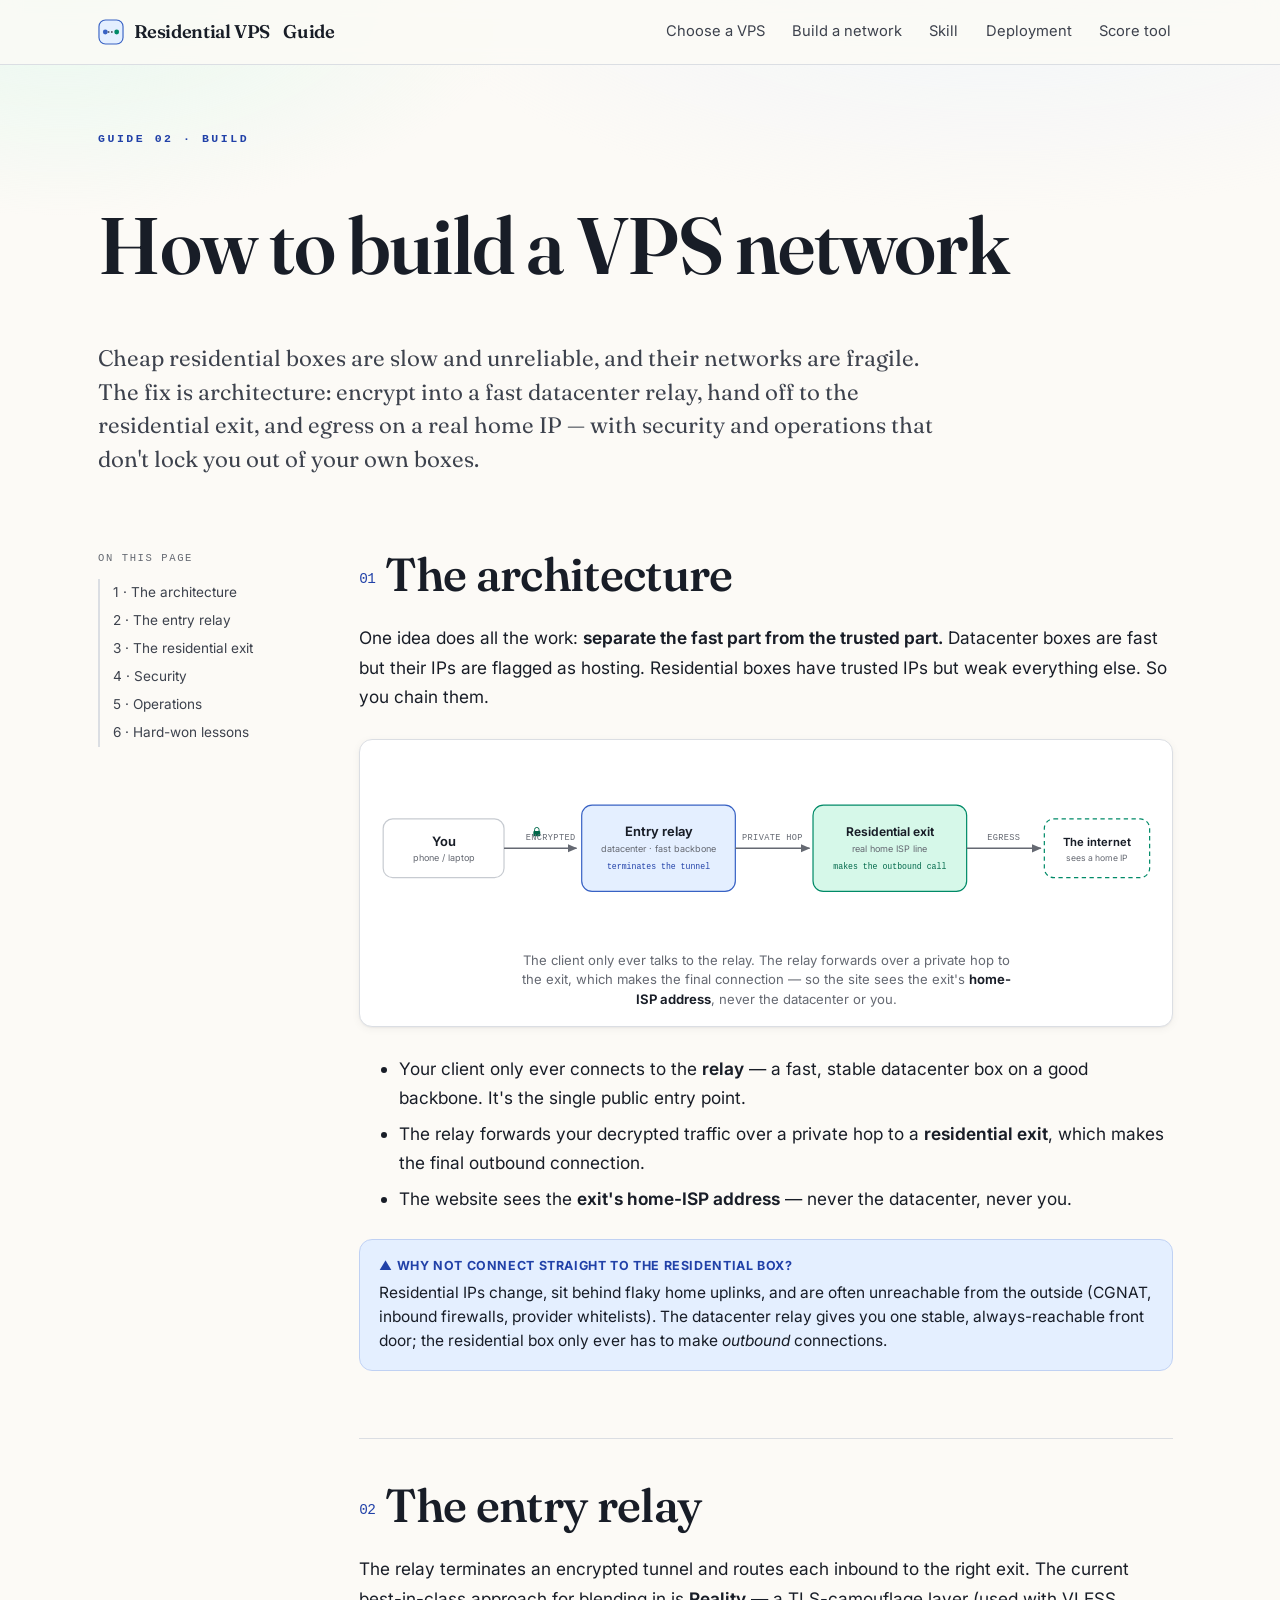
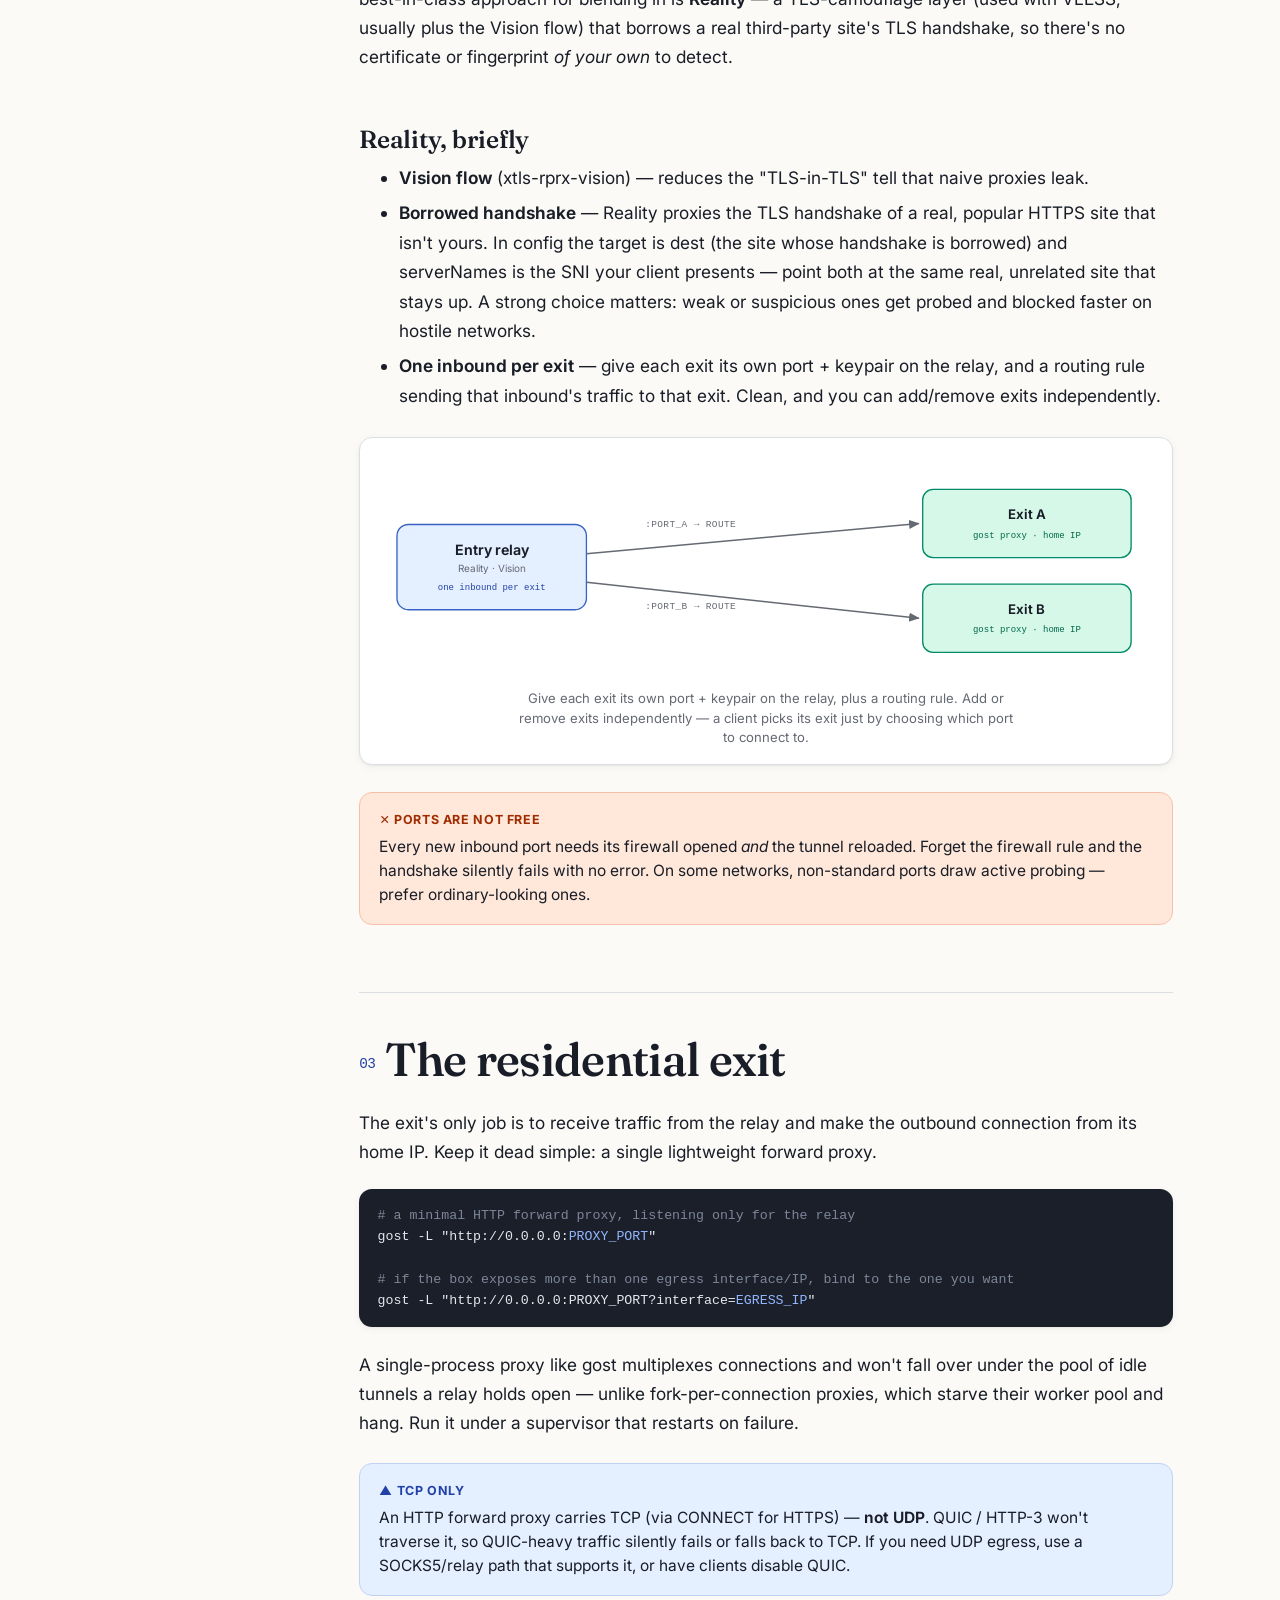
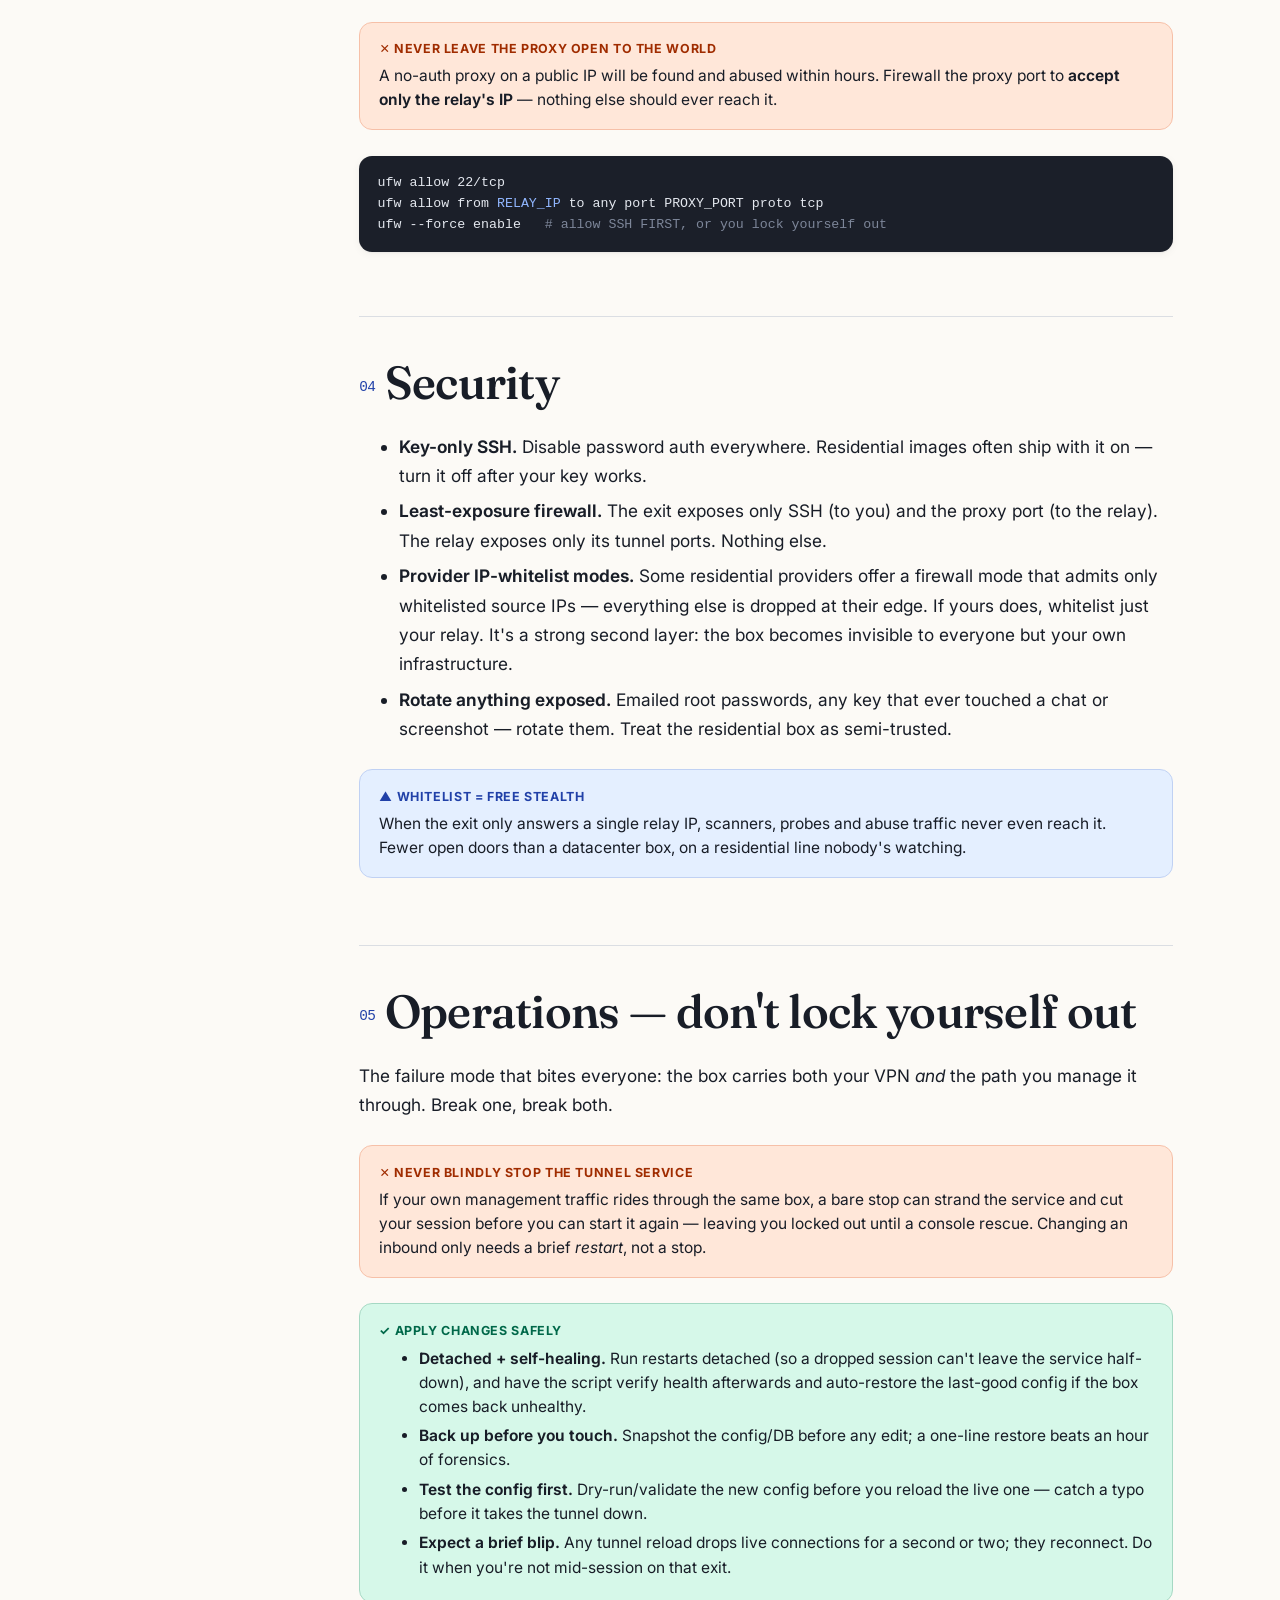
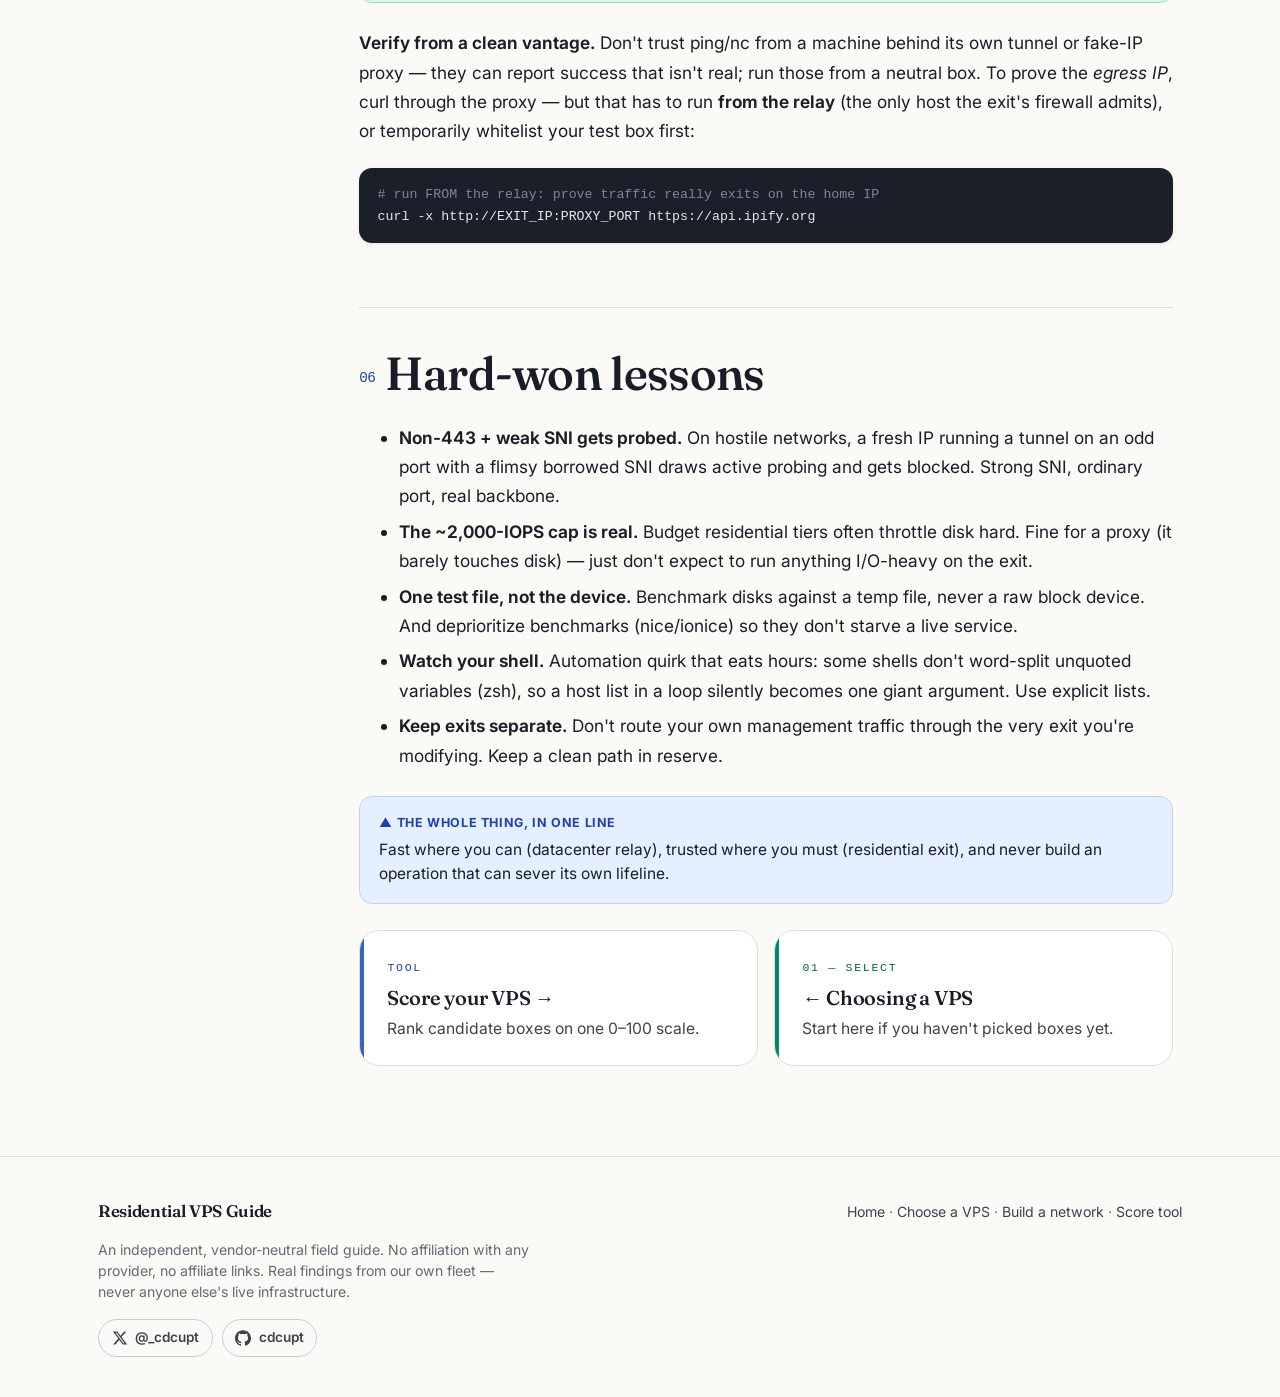
==== build.html @ 26614290 "content: name the real providers on the Deployment page too Match the Choose page — DC-1..3/Res-1..6" ====
<!doctype html>
<html lang="en">
<head>
<meta charset="utf-8">
<meta name="viewport" content="width=device-width, initial-scale=1">
<title>How to build a VPS network — Residential VPS Guide</title>
<meta name="description" content="Chain a fast datacenter relay to cheap residential exits with an encrypted tunnel, lock it down, and operate it without ever cutting off your own access.">
<link rel="preconnect" href="https://fonts.googleapis.com">
<link rel="preconnect" href="https://fonts.gstatic.com" crossorigin>
<link href="https://fonts.googleapis.com/css2?family=Fraunces:opsz,wght@9..144,380..600&family=Inter:wght@400..700&display=swap" rel="stylesheet">
<link rel="stylesheet" href="style.css">
</head>
<body>

<nav class="nav">
  <div class="wrap">
    <a class="brand" href="index.html">
      <svg class="mk" viewBox="0 0 32 32" fill="none" aria-hidden="true">
        <rect x="1.2" y="1.2" width="29.6" height="29.6" rx="8" fill="var(--accent-bg)" stroke="var(--accent)" stroke-width="1.4"/>
        <circle cx="9" cy="16" r="3" fill="var(--accent)"/><circle cx="23" cy="16" r="3" fill="var(--exit)"/>
        <path d="M12 16 H20" stroke="var(--ink-2)" stroke-width="1.6" stroke-dasharray="2 2"/>
      </svg>
      Residential VPS<span class="g">&nbsp;Guide</span>
    </a>
    <div class="nav-links">
      <a href="choose.html"><span class="nl-full">Choose a VPS</span><span class="nl-short">Choose</span></a>
      <a href="build.html" aria-current="page"><span class="nl-full">Build a network</span><span class="nl-short">Build</span></a>
      <a href="setup.html"><span class="nl-full">Skill</span><span class="nl-short">Skill</span></a>
      <a href="deployment.html"><span class="nl-full">Deployment</span><span class="nl-short">Deploy</span></a>
      <a href="tool.html"><span class="nl-full">Score tool</span><span class="nl-short">Score</span></a>
    </div>
  </div>
</nav>

<header class="guide-hero">
  <div class="wrap">
    <p class="eyebrow">Guide 02 · Build</p>
    <h1>How to build a VPS network</h1>
    <p class="lede">Cheap residential boxes are slow and unreliable, and their networks are fragile. The fix is architecture: encrypt into a fast datacenter relay, hand off to the residential exit, and egress on a real home IP — with security and operations that don't lock you out of your own boxes.</p>
  </div>
</header>

<div class="wrap">
  <div class="guide">
    <aside class="toc" aria-label="On this page">
      <div class="tt">On this page</div>
      <a href="#arch">1 · The architecture</a>
      <a href="#relay">2 · The entry relay</a>
      <a href="#exit">3 · The residential exit</a>
      <a href="#security">4 · Security</a>
      <a href="#ops">5 · Operations</a>
      <a href="#lessons">6 · Hard-won lessons</a>
    </aside>

    <div class="gbody prose">

      <section id="arch">
        <h2><span class="n">01</span>The architecture</h2>
        <p>One idea does all the work: <strong>separate the fast part from the trusted part.</strong> Datacenter boxes are fast but their IPs are flagged as hosting. Residential boxes have trusted IPs but weak everything else. So you chain them.</p>
        <figure class="fig">
          <svg viewBox="0 0 900 200" style="width:100%;min-width:660px" role="img" aria-label="Your client encrypts into a datacenter entry relay, which forwards over a private hop to a residential exit, which egresses on a real home-ISP IP.">
            <defs><marker id="ah" markerWidth="9" markerHeight="9" refX="6.5" refY="3" orient="auto"><path d="M0,0 L7,3 L0,6 Z" fill="var(--ink-soft)"/></marker></defs>
            <rect class="dg-box"      x="6"   y="66" width="140" height="68"  rx="11"/>
            <rect class="dg-box a"    x="236" y="50" width="178" height="100" rx="12"/>
            <rect class="dg-box e"    x="504" y="50" width="178" height="100" rx="12"/>
            <rect class="dg-box dash" x="772" y="66" width="122" height="68"  rx="11"/>
            <line class="dg-arw" x1="146" y1="100" x2="230" y2="100" marker-end="url(#ah)"/>
            <line class="dg-arw" x1="414" y1="100" x2="500" y2="100" marker-end="url(#ah)"/>
            <line class="dg-arw" x1="682" y1="100" x2="768" y2="100" marker-end="url(#ah)"/>
            <g transform="translate(180,80)"><rect x="0" y="0" width="8" height="6" rx="1" fill="var(--exit-ink)"/><path d="M1.4 0 v-1.6 a2.6 2.6 0 0 1 5.2 0 V0" fill="none" stroke="var(--exit-ink)" stroke-width="1.1"/></g>
            <text class="dg-lbl" x="200" y="90" text-anchor="middle">encrypted</text>
            <text class="dg-lbl" x="457" y="90" text-anchor="middle">private hop</text>
            <text class="dg-lbl" x="725" y="90" text-anchor="middle">egress</text>
            <text class="dg-t"  x="76"  y="97"  text-anchor="middle" font-size="15">You</text>
            <text class="dg-s"  x="76"  y="115" text-anchor="middle" font-size="10.5">phone / laptop</text>
            <text class="dg-t"  x="325" y="86"  text-anchor="middle" font-size="15">Entry relay</text>
            <text class="dg-s"  x="325" y="104" text-anchor="middle" font-size="10.5">datacenter · fast backbone</text>
            <text class="dg-m"  x="325" y="124" text-anchor="middle" font-size="9.5">terminates the tunnel</text>
            <text class="dg-t"  x="593" y="86"  text-anchor="middle" font-size="14">Residential exit</text>
            <text class="dg-s"  x="593" y="104" text-anchor="middle" font-size="10.5">real home ISP line</text>
            <text class="dg-me" x="593" y="124" text-anchor="middle" font-size="9.5">makes the outbound call</text>
            <text class="dg-t"  x="833" y="97"  text-anchor="middle" font-size="13">The internet</text>
            <text class="dg-s"  x="833" y="115" text-anchor="middle" font-size="10">sees a home IP</text>
          </svg>
          <figcaption>The client only ever talks to the relay. The relay forwards over a private hop to the exit, which makes the final connection — so the site sees the exit's <strong>home-ISP address</strong>, never the datacenter or you.</figcaption>
        </figure>
        <ul>
          <li>Your client only ever connects to the <strong>relay</strong> — a fast, stable datacenter box on a good backbone. It's the single public entry point.</li>
          <li>The relay forwards your decrypted traffic over a private hop to a <strong>residential exit</strong>, which makes the final outbound connection.</li>
          <li>The website sees the <strong>exit's home-ISP address</strong> — never the datacenter, never you.</li>
        </ul>
        <div class="callout tip">
          <div class="ct">▲ Why not connect straight to the residential box?</div>
          Residential IPs change, sit behind flaky home uplinks, and are often unreachable from the outside (CGNAT, inbound firewalls, provider whitelists). The datacenter relay gives you one stable, always-reachable front door; the residential box only ever has to make <em>outbound</em> connections.
        </div>
      </section>

      <section id="relay">
        <h2><span class="n">02</span>The entry relay</h2>
        <p>The relay terminates an encrypted tunnel and routes each inbound to the right exit. The current best-in-class approach for blending in is <strong>Reality</strong> — a TLS-camouflage layer (used with VLESS, usually plus the Vision flow) that borrows a real third-party site's TLS handshake, so there's no certificate or fingerprint <em>of your own</em> to detect.</p>
        <h3>Reality, briefly</h3>
        <ul>
          <li><strong>Vision flow</strong> (<span class="mono">xtls-rprx-vision</span>) — reduces the "TLS-in-TLS" tell that naive proxies leak.</li>
          <li><strong>Borrowed handshake</strong> — Reality proxies the TLS handshake of a real, popular HTTPS site that isn't yours. In config the target is <span class="mono">dest</span> (the site whose handshake is borrowed) and <span class="mono">serverNames</span> is the SNI your client presents — point both at the same real, unrelated site that stays up. A strong choice matters: weak or suspicious ones get probed and blocked faster on hostile networks.</li>
          <li><strong>One inbound per exit</strong> — give each exit its own port + keypair on the relay, and a routing rule sending that inbound's traffic to that exit. Clean, and you can add/remove exits independently.</li>
        </ul>
        <figure class="fig">
          <svg viewBox="0 0 820 224" style="width:100%;min-width:560px" role="img" aria-label="One Reality inbound per exit: the relay routes each port to its own residential exit proxy.">
            <defs><marker id="ah2" markerWidth="9" markerHeight="9" refX="6.5" refY="3" orient="auto"><path d="M0,0 L7,3 L0,6 Z" fill="var(--ink-soft)"/></marker></defs>
            <rect class="dg-box a" x="20" y="67" width="200" height="90" rx="12"/>
            <text class="dg-t" x="120" y="99"  text-anchor="middle" font-size="15">Entry relay</text>
            <text class="dg-s" x="120" y="117" text-anchor="middle" font-size="10.5">Reality · Vision</text>
            <text class="dg-m" x="120" y="136" text-anchor="middle" font-size="9.5">one inbound per exit</text>
            <line class="dg-arw" x1="220" y1="98"  x2="571" y2="66"  marker-end="url(#ah2)"/>
            <line class="dg-arw" x1="220" y1="128" x2="571" y2="166" marker-end="url(#ah2)"/>
            <text class="dg-lbl" x="330" y="70"  text-anchor="middle">:PORT_A → route</text>
            <text class="dg-lbl" x="330" y="156" text-anchor="middle">:PORT_B → route</text>
            <rect class="dg-box e" x="575" y="30"  width="220" height="72" rx="11"/>
            <text class="dg-t"  x="685" y="61" text-anchor="middle" font-size="14">Exit A</text>
            <text class="dg-me" x="685" y="81" text-anchor="middle" font-size="9.5">gost proxy · home IP</text>
            <rect class="dg-box e" x="575" y="130" width="220" height="72" rx="11"/>
            <text class="dg-t"  x="685" y="161" text-anchor="middle" font-size="14">Exit B</text>
            <text class="dg-me" x="685" y="181" text-anchor="middle" font-size="9.5">gost proxy · home IP</text>
          </svg>
          <figcaption>Give each exit its own port + keypair on the relay, plus a routing rule. Add or remove exits independently — a client picks its exit just by choosing which port to connect to.</figcaption>
        </figure>
        <div class="callout dont">
          <div class="ct">✕ Ports are not free</div>
          Every new inbound port needs its firewall opened <em>and</em> the tunnel reloaded. Forget the firewall rule and the handshake silently fails with no error. On some networks, non-standard ports draw active probing — prefer ordinary-looking ones.
        </div>
      </section>

      <section id="exit">
        <h2><span class="n">03</span>The residential exit</h2>
        <p>The exit's only job is to receive traffic from the relay and make the outbound connection from its home IP. Keep it dead simple: a single lightweight forward proxy.</p>
        <pre><span class="c"># a minimal HTTP forward proxy, listening only for the relay</span>
gost -L "http://0.0.0.0:<span class="k">PROXY_PORT</span>"

<span class="c"># if the box exposes more than one egress interface/IP, bind to the one you want</span>
gost -L "http://0.0.0.0:PROXY_PORT?interface=<span class="k">EGRESS_IP</span>"</pre>
        <p>A single-process proxy like <span class="mono">gost</span> multiplexes connections and won't fall over under the pool of idle tunnels a relay holds open — unlike fork-per-connection proxies, which starve their worker pool and hang. Run it under a supervisor that restarts on failure.</p>
        <div class="callout tip">
          <div class="ct">▲ TCP only</div>
          An HTTP forward proxy carries TCP (via <span class="mono">CONNECT</span> for HTTPS) — <strong>not UDP</strong>. QUIC / HTTP-3 won't traverse it, so QUIC-heavy traffic silently fails or falls back to TCP. If you need UDP egress, use a SOCKS5/relay path that supports it, or have clients disable QUIC.
        </div>
        <div class="callout dont">
          <div class="ct">✕ Never leave the proxy open to the world</div>
          A no-auth proxy on a public IP will be found and abused within hours. Firewall the proxy port to <strong>accept only the relay's IP</strong> — nothing else should ever reach it.
        </div>
        <pre>ufw allow 22/tcp
ufw allow from <span class="k">RELAY_IP</span> to any port PROXY_PORT proto tcp
ufw --force enable   <span class="c"># allow SSH FIRST, or you lock yourself out</span></pre>
      </section>

      <section id="security">
        <h2><span class="n">04</span>Security</h2>
        <ul>
          <li><strong>Key-only SSH.</strong> Disable password auth everywhere. Residential images often ship with it on — turn it off after your key works.</li>
          <li><strong>Least-exposure firewall.</strong> The exit exposes only SSH (to you) and the proxy port (to the relay). The relay exposes only its tunnel ports. Nothing else.</li>
          <li><strong>Provider IP-whitelist modes.</strong> Some residential providers offer a firewall mode that admits only whitelisted source IPs — everything else is dropped at their edge. If yours does, whitelist just your relay. It's a strong second layer: the box becomes invisible to everyone but your own infrastructure.</li>
          <li><strong>Rotate anything exposed.</strong> Emailed root passwords, any key that ever touched a chat or screenshot — rotate them. Treat the residential box as semi-trusted.</li>
        </ul>
        <div class="callout tip">
          <div class="ct">▲ Whitelist = free stealth</div>
          When the exit only answers a single relay IP, scanners, probes and abuse traffic never even reach it. Fewer open doors than a datacenter box, on a residential line nobody's watching.
        </div>
      </section>

      <section id="ops">
        <h2><span class="n">05</span>Operations — don't lock yourself out</h2>
        <p>The failure mode that bites everyone: the box carries both your VPN <em>and</em> the path you manage it through. Break one, break both.</p>
        <div class="callout dont">
          <div class="ct">✕ Never blindly stop the tunnel service</div>
          If your own management traffic rides through the same box, a bare <span class="mono">stop</span> can strand the service and cut your session before you can start it again — leaving you locked out until a console rescue. Changing an inbound only needs a brief <em>restart</em>, not a stop.
        </div>
        <div class="callout do">
          <div class="ct">✓ Apply changes safely</div>
          <ul style="margin:.4rem 0 0">
            <li><strong>Detached + self-healing.</strong> Run restarts detached (so a dropped session can't leave the service half-down), and have the script verify health afterwards and auto-restore the last-good config if the box comes back unhealthy.</li>
            <li><strong>Back up before you touch.</strong> Snapshot the config/DB before any edit; a one-line restore beats an hour of forensics.</li>
            <li><strong>Test the config first.</strong> Dry-run/validate the new config before you reload the live one — catch a typo before it takes the tunnel down.</li>
            <li><strong>Expect a brief blip.</strong> Any tunnel reload drops live connections for a second or two; they reconnect. Do it when you're not mid-session on that exit.</li>
          </ul>
        </div>
        <p><strong>Verify from a clean vantage.</strong> Don't trust <span class="mono">ping</span>/<span class="mono">nc</span> from a machine behind its own tunnel or fake-IP proxy — they can report success that isn't real; run those from a neutral box. To prove the <em>egress IP</em>, curl through the proxy — but that has to run <strong>from the relay</strong> (the only host the exit's firewall admits), or temporarily whitelist your test box first:</p>
        <pre><span class="c"># run FROM the relay: prove traffic really exits on the home IP</span>
curl -x http://EXIT_IP:PROXY_PORT https://api.ipify.org</pre>
      </section>

      <section id="lessons">
        <h2><span class="n">06</span>Hard-won lessons</h2>
        <ul>
          <li><strong>Non-443 + weak SNI gets probed.</strong> On hostile networks, a fresh IP running a tunnel on an odd port with a flimsy borrowed SNI draws active probing and gets blocked. Strong SNI, ordinary port, real backbone.</li>
          <li><strong>The ~2,000-IOPS cap is real.</strong> Budget residential tiers often throttle disk hard. Fine for a proxy (it barely touches disk) — just don't expect to run anything I/O-heavy on the exit.</li>
          <li><strong>One test file, not the device.</strong> Benchmark disks against a temp file, never a raw block device. And deprioritize benchmarks (<span class="mono">nice</span>/<span class="mono">ionice</span>) so they don't starve a live service.</li>
          <li><strong>Watch your shell.</strong> Automation quirk that eats hours: some shells don't word-split unquoted variables (zsh), so a host list in a loop silently becomes one giant argument. Use explicit lists.</li>
          <li><strong>Keep exits separate.</strong> Don't route your own management traffic through the very exit you're modifying. Keep a clean path in reserve.</li>
        </ul>
        <div class="callout tip">
          <div class="ct">▲ The whole thing, in one line</div>
          Fast where you can (datacenter relay), trusted where you must (residential exit), and never build an operation that can sever its own lifeline.
        </div>
        <div class="next-cards">
          <a class="track" href="tool.html" style="box-shadow:none">
            <span class="edge" aria-hidden="true"></span>
            <span class="num">TOOL</span>
            <h3 style="font-size:1.25rem">Score your VPS →</h3>
            <p style="margin:0">Rank candidate boxes on one 0–100 scale.</p>
          </a>
          <a class="track exit" href="choose.html" style="box-shadow:none">
            <span class="edge" aria-hidden="true"></span>
            <span class="num">01 — SELECT</span>
            <h3 style="font-size:1.25rem">← Choosing a VPS</h3>
            <p style="margin:0">Start here if you haven't picked boxes yet.</p>
          </a>
        </div>
      </section>

    </div>
  </div>
</div>

<footer class="footer">
  <div class="wrap">
    <div>
      <div class="brand" style="font-size:1.05rem;margin-bottom:.5rem">Residential VPS Guide</div>
      <p class="disc">An independent, vendor-neutral field guide. No affiliation with any provider, no affiliate links. Real findings from our own fleet — never anyone else's live infrastructure.</p>
      <div class="social">
        <a href="https://x.com/_cdcupt" target="_blank" rel="noopener me" aria-label="X — @_cdcupt"><svg viewBox="0 0 24 24" aria-hidden="true"><path d="M18.244 2.25h3.308l-7.227 8.26 8.502 11.24H16.17l-5.214-6.817L4.99 21.75H1.68l7.73-8.835L1.254 2.25H8.08l4.713 6.231zm-1.161 17.52h1.833L7.084 4.126H5.117z"/></svg>@_cdcupt</a>
        <a href="https://github.com/cdcupt" target="_blank" rel="noopener me" aria-label="GitHub — cdcupt"><svg viewBox="0 0 24 24" aria-hidden="true"><path d="M12 .297c-6.63 0-12 5.373-12 12 0 5.303 3.438 9.8 8.205 11.385.6.113.82-.258.82-.577 0-.285-.01-1.04-.015-2.04-3.338.724-4.042-1.61-4.042-1.61C4.422 18.07 3.633 17.7 3.633 17.7c-1.087-.744.084-.729.084-.729 1.205.084 1.838 1.236 1.838 1.236 1.07 1.835 2.809 1.305 3.495.998.108-.776.417-1.305.76-1.605-2.665-.3-5.466-1.332-5.466-5.93 0-1.31.465-2.38 1.235-3.22-.135-.303-.54-1.523.105-3.176 0 0 1.005-.322 3.3 1.23.96-.267 1.98-.399 3-.405 1.02.006 2.04.138 3 .405 2.28-1.552 3.285-1.23 3.285-1.23.645 1.653.24 2.873.12 3.176.765.84 1.23 1.91 1.23 3.22 0 4.61-2.805 5.625-5.475 5.92.42.36.81 1.096.81 2.22 0 1.606-.015 2.896-.015 3.286 0 .315.21.69.825.57C20.565 22.092 24 17.592 24 12.297c0-6.627-5.373-12-12-12"/></svg>cdcupt</a>
      </div>
    </div>
    <nav aria-label="Footer">
      <a href="index.html">Home</a> · <a href="choose.html">Choose a VPS</a> · <a href="build.html">Build a network</a> · <a href="tool.html">Score tool</a>
    </nav>
  </div>
</footer>

</body>
</html>
---- style.css ----
/* ============================================================
   VPS Field Guide — shared design system
   Editorial-technical: warm paper, ink, one confident accent.
   ============================================================ */
:root{
  /* palette (oklch) */
  --paper:      oklch(98.6% 0.006 95);
  --paper-2:    oklch(96.8% 0.008 95);
  --card:       oklch(100% 0 0);
  --ink:        oklch(23% 0.02 265);
  --ink-2:      oklch(38% 0.02 265);
  --ink-soft:   oklch(52% 0.015 265);
  --line:       oklch(90% 0.008 265);
  --line-2:     oklch(84% 0.01 265);

  --accent:     oklch(52% 0.16 264);   /* indigo */
  --accent-ink: oklch(42% 0.17 266);
  --accent-bg:  oklch(95% 0.03 264);
  --exit:       oklch(56% 0.12 168);   /* teal = residential/exit/go (borders/fills) */
  --exit-ink:   oklch(45% 0.11 168);   /* darker teal for TEXT (WCAG AA) */
  --exit-bg:    oklch(95% 0.04 168);
  --warn:       oklch(58% 0.16 40);    /* rust = warning/don't (borders/fills) */
  --warn-ink:   oklch(47% 0.16 38);    /* darker rust for TEXT (WCAG AA) */
  --warn-bg:    oklch(95% 0.04 45);

  --r-lg:20px; --r-md:13px; --r-sm:8px;
  --shadow-sm:0 1px 2px oklch(23% 0.02 265 / .05), 0 2px 8px oklch(23% 0.02 265 / .05);
  --shadow-md:0 4px 14px oklch(23% 0.02 265 / .08), 0 14px 40px oklch(23% 0.02 265 / .07);

  --serif:'Fraunces', 'Iowan Old Style', Georgia, 'Times New Roman', serif;
  --sans:'Inter', system-ui, -apple-system, 'Segoe UI', Roboto, sans-serif;
  --mono:ui-monospace, 'SF Mono', 'Cascadia Code', Menlo, Consolas, monospace;

  --measure:70ch;
  --gutter:clamp(1.1rem, 4vw, 3rem);
}

*{box-sizing:border-box}
html{-webkit-text-size-adjust:100%; scroll-behavior:smooth; scroll-padding-top:5rem}
body{
  margin:0; color:var(--ink); background:var(--paper);
  font-family:var(--sans); font-size:clamp(1rem, .96rem + .2vw, 1.08rem); line-height:1.7;
  -webkit-font-smoothing:antialiased; text-rendering:optimizeLegibility;
}
img,svg{max-width:100%; display:block}
a{color:var(--accent-ink); text-underline-offset:3px; text-decoration-thickness:1px}
a:hover{color:var(--accent)}
:focus-visible{outline:2px solid var(--accent); outline-offset:2px; border-radius:4px}

/* grain/atmosphere */
body::before{
  content:""; position:fixed; inset:0; pointer-events:none; z-index:0; opacity:.5;
  background:radial-gradient(120% 80% at 78% -10%, var(--accent-bg) 0%, transparent 42%),
             radial-gradient(90% 60% at 5% 0%, var(--exit-bg) 0%, transparent 40%);
}
.wrap{max-width:1180px; margin:0 auto; padding-inline:var(--gutter); position:relative; z-index:1}
.narrow{max-width:820px}

/* ---------- typography ---------- */
h1,h2,h3{font-family:var(--serif); font-weight:560; letter-spacing:-.015em; line-height:1.08; color:var(--ink)}
h1{font-size:clamp(2.6rem, 1.4rem + 5vw, 5rem); font-weight:600}
h2{font-size:clamp(1.8rem, 1.2rem + 2.4vw, 2.9rem); margin:0 0 .5em}
h3{font-size:clamp(1.2rem, 1rem + .8vw, 1.55rem); margin:2.2em 0 .4em; letter-spacing:-.01em}
.eyebrow{font-family:var(--mono); font-size:.72rem; letter-spacing:.22em; text-transform:uppercase;
  color:var(--accent-ink); font-weight:600; margin:0 0 1rem}
.lede{font-size:clamp(1.15rem, 1rem + .7vw, 1.4rem); line-height:1.5; color:var(--ink-2); font-family:var(--serif); font-weight:380}
.prose{max-width:var(--measure)}
.prose p, .prose ul, .prose ol{margin:0 0 1.15em}
.prose li{margin:.35em 0}
.prose strong{font-weight:650; color:var(--ink)}
.prose code{font-family:var(--mono); font-size:.86em; background:var(--paper-2); border:1px solid var(--line);
  padding:.1em .4em; border-radius:5px}

/* ---------- top nav ---------- */
.nav{position:sticky; top:0; z-index:20; backdrop-filter:blur(10px);
  background:oklch(98.6% 0.006 95 / .82); border-bottom:1px solid var(--line)}
.nav .wrap{display:flex; align-items:center; justify-content:space-between; height:4rem; gap:1rem}
.brand{display:flex; align-items:center; gap:.6rem; font-family:var(--serif); font-weight:600; font-size:1.15rem;
  letter-spacing:-.02em; color:var(--ink); text-decoration:none}
.brand .mk{width:26px; height:26px; flex:none}
.nav-links{display:flex; align-items:center; gap:.3rem; font-size:.92rem}
.nav-links a{color:var(--ink-2); text-decoration:none; padding:.45rem .7rem; border-radius:999px; white-space:nowrap}
.nav-links a:hover{color:var(--ink); background:var(--paper-2)}
.nav-links a.cta{background:var(--ink); color:var(--paper)}
.nav-links a.cta:hover{background:var(--accent-ink); color:#fff}
.nl-short{display:none}
/* below 820px: logo-only brand + short labels so all five sections fit the header */
@media(max-width:820px){
  .nl-full{display:none} .nl-short{display:inline}
  .brand{font-size:0} .brand .mk{width:26px; height:26px}
  .nav .wrap{gap:.5rem}
  .nav-links{flex:none} .nav-links a{white-space:nowrap}
}
@media(max-width:640px){
  .nav-links a.cta{display:none}
  .nav-links{gap:0}
  .nav-links a{padding:.35rem .42rem; font-size:.8rem}
}
@media(max-width:360px){ .nav-links a{font-size:.72rem; padding:.35rem .32rem} }

/* ---------- buttons ---------- */
.btn{display:inline-flex; align-items:center; gap:.5rem; font-weight:600; font-size:.95rem;
  text-decoration:none; padding:.7rem 1.15rem; border-radius:999px; transition:transform .15s, box-shadow .15s, background .15s}
.btn-primary{background:var(--ink); color:var(--paper); box-shadow:var(--shadow-sm)}
.btn-primary:hover{background:var(--accent-ink); color:#fff; transform:translateY(-1px); box-shadow:var(--shadow-md)}
.btn-ghost{border:1px solid var(--line-2); color:var(--ink)}
.btn-ghost:hover{border-color:var(--ink); background:var(--card)}
.btn .arr{transition:transform .15s}
.btn:hover .arr{transform:translateX(3px)}
@media(max-width:640px){ .brand .g{display:none} }

/* ---------- hero ---------- */
.hero{padding:clamp(3rem,7vw,6rem) 0 clamp(2rem,4vw,3.5rem); position:relative; overflow:hidden}
.hero .wrap{position:relative; z-index:2}
/* decorative network-of-nodes background */
.hero-bg{position:absolute; inset:0; z-index:0; pointer-events:none; overflow:hidden}
.hero-bg svg{position:absolute; top:-6%; right:-4%; width:min(940px,66%); height:auto}
.hero-bg .edge{stroke:var(--accent); stroke-width:1.1; fill:none; opacity:.2}
.hero-bg .node{fill:var(--paper); stroke:var(--accent); stroke-width:1.5; opacity:.42}
.hero-bg .node.a{fill:var(--accent); stroke:none; opacity:.9}
.hero-bg .node.e{fill:var(--exit); stroke:none; opacity:.9}
.hero-bg .halo{fill:none; stroke-width:1.4}
.hero-bg .halo.a{stroke:var(--accent)} .hero-bg .halo.e{stroke:var(--exit)}
.hero-bg .pulse{transform-box:fill-box; transform-origin:center; opacity:.55; animation:nodepulse 3.6s ease-in-out infinite}
.hero-bg .pulse.d2{animation-delay:1.2s} .hero-bg .pulse.d3{animation-delay:2.4s}
@keyframes nodepulse{0%,100%{opacity:.3; transform:scale(1)} 50%{opacity:.9; transform:scale(1.55)}}
/* soft radial glow behind the mesh + gentle fade behind the headline (left) only */
.hero-bg::before{content:""; position:absolute; top:-12%; right:-6%; width:56%; height:80%;
  background:radial-gradient(closest-side, var(--accent-bg), transparent 72%); opacity:.7}
.hero-bg::after{content:""; position:absolute; inset:0;
  background:linear-gradient(92deg, var(--paper) 15%, transparent 48%)}

/* ---------- social ---------- */
.social{display:flex; flex-wrap:wrap; gap:.55rem; margin-top:1rem}
.social a{display:inline-flex; align-items:center; gap:.45rem; padding:.42rem .8rem; border:1px solid var(--line-2);
  border-radius:999px; color:var(--ink-2); text-decoration:none; font-size:.85rem; font-weight:600; transition:.15s}
.social a:hover{border-color:var(--ink); color:var(--ink); background:var(--card); transform:translateY(-1px)}
.social svg{width:16px; height:16px; fill:currentColor}
.hero h1{margin:.2em 0 .4em; max-width:16ch}
.hero .lede{max-width:56ch; margin:0 0 1.8rem}
.hero-cta{display:flex; flex-wrap:wrap; gap:.8rem; align-items:center}
.hero-figure{margin-top:clamp(2.5rem,5vw,4rem); overflow-x:auto}

/* ---------- stat strip ---------- */
.stats{display:grid; grid-template-columns:repeat(4,1fr); gap:1px; background:var(--line);
  border:1px solid var(--line); border-radius:var(--r-md); overflow:hidden; margin:2.5rem 0}
.stats .s{background:var(--card); padding:1.15rem 1.2rem}
.stats .v{font-family:var(--serif); font-size:clamp(1.6rem,1.2rem+1.4vw,2.2rem); font-weight:600; line-height:1; letter-spacing:-.02em}
.stats .k{font-family:var(--mono); font-size:.68rem; letter-spacing:.1em; text-transform:uppercase; color:var(--ink-soft); margin-top:.5rem}
@media(max-width:680px){ .stats{grid-template-columns:1fr 1fr} }

/* ---------- track cards ---------- */
.tracks{display:grid; grid-template-columns:1fr 1fr; gap:1.3rem; margin:1.5rem 0}
@media(max-width:760px){ .tracks{grid-template-columns:1fr} }
.track{position:relative; display:flex; flex-direction:column; background:var(--card); border:1px solid var(--line);
  border-radius:var(--r-lg); padding:1.7rem 1.7rem 1.5rem; text-decoration:none; color:inherit;
  box-shadow:var(--shadow-sm); transition:transform .18s, box-shadow .18s, border-color .18s; overflow:hidden}
.track:hover{transform:translateY(-3px); box-shadow:var(--shadow-md); border-color:var(--line-2)}
.track .num{font-family:var(--mono); font-size:.72rem; letter-spacing:.15em; color:var(--accent-ink)}
.track h3{font-size:1.5rem; margin:.6rem 0 .5rem}
.track p{color:var(--ink-2); margin:0 0 1.2rem; font-size:.98rem; line-height:1.55}
.track .go{margin-top:auto; font-weight:600; color:var(--accent-ink); font-size:.92rem; display:inline-flex; gap:.4rem; align-items:center}
.track .edge{position:absolute; inset:0 auto 0 0; width:4px; background:var(--accent)}
.track.exit .edge{background:var(--exit)}
.track.exit .num,.track.exit .go{color:var(--exit-ink)}

/* ---------- section scaffolding ---------- */
.section{padding:clamp(2.5rem,5vw,4.5rem) 0}
.section + .section{border-top:1px solid var(--line)}
.kicker{font-family:var(--mono); font-size:.72rem; letter-spacing:.18em; text-transform:uppercase; color:var(--accent-ink); font-weight:600}

/* ---------- callouts ---------- */
.callout{border-radius:var(--r-md); padding:1.05rem 1.2rem; margin:1.6rem 0; border:1px solid var(--line-2);
  background:var(--card); font-size:.97rem; line-height:1.55}
.callout .ct{font-weight:700; font-size:.78rem; text-transform:uppercase; letter-spacing:.05em; margin-bottom:.35rem; display:flex; gap:.5rem; align-items:center}
.callout.do{background:var(--exit-bg); border-color:oklch(84% 0.06 168)} .callout.do .ct{color:var(--exit-ink)}
.callout.dont{background:var(--warn-bg); border-color:oklch(85% 0.07 45)} .callout.dont .ct{color:var(--warn-ink)}
.callout.tip{background:var(--accent-bg); border-color:oklch(86% 0.05 264)} .callout.tip .ct{color:var(--accent-ink)}

/* ---------- code block ---------- */
pre{background:oklch(24% 0.02 265); color:oklch(93% 0.01 265); border-radius:var(--r-md); padding:1rem 1.15rem;
  overflow-x:auto; font-family:var(--mono); font-size:.83rem; line-height:1.6; margin:1.4rem 0; box-shadow:var(--shadow-sm)}
pre .c{color:oklch(62% 0.03 265)}  /* comment */
pre .k{color:oklch(78% 0.12 264)}  /* keyword/accent */

/* ---------- footer ---------- */
.footer{border-top:1px solid var(--line); margin-top:2rem; padding:2.5rem 0; color:var(--ink-soft); font-size:.88rem}
.footer .wrap{display:flex; flex-wrap:wrap; gap:1.2rem 2rem; justify-content:space-between; align-items:baseline}
.footer a{color:var(--ink-2); text-decoration:none} .footer a:hover{color:var(--accent-ink)}
.footer .disc{max-width:48ch; line-height:1.5}

/* ---------- guide layout (TOC + body) ---------- */
.guide-hero{padding:clamp(2.5rem,5vw,4rem) 0 0}
.guide-hero .lede{max-width:60ch; margin-top:.6rem}
.guide{display:grid; grid-template-columns:210px minmax(0,1fr); gap:clamp(2rem,4vw,4.5rem); align-items:start; padding:clamp(2rem,4vw,3.5rem) 0 1rem}
.toc{position:sticky; top:5rem; font-size:.85rem}
.toc .tt{font-family:var(--mono); font-size:.66rem; letter-spacing:.15em; text-transform:uppercase; color:var(--ink-soft); margin-bottom:.7rem}
.toc a{display:block; color:var(--ink-2); text-decoration:none; padding:.32rem 0 .32rem .8rem; border-left:2px solid var(--line); line-height:1.3}
.toc a:hover{color:var(--accent-ink); border-color:var(--accent)}
.gbody{min-width:0; max-width:74ch}
.gbody section{padding:0 0 2.6rem}
.gbody section + section{border-top:1px solid var(--line); padding-top:2.6rem}
.gbody h2{scroll-margin-top:5rem; margin:0 0 .5em; font-size:clamp(1.55rem,1.2rem+1.4vw,2.1rem)}
.gbody h2 .n{font-family:var(--mono); font-size:.9rem; color:var(--accent-ink); font-weight:400; margin-right:.6rem; vertical-align:middle}
/* mini comparison table */
.mtable{width:100%; border-collapse:collapse; font-size:.9rem; margin:1.4rem 0}
.mtable th,.mtable td{text-align:left; padding:.7rem .8rem; border-bottom:1px solid var(--line); vertical-align:top; overflow-wrap:anywhere}
@media(max-width:480px){ .mtable th,.mtable td{padding:.6rem .5rem} .mtable{font-size:.84rem} }
.mtable thead th{font-family:var(--mono); font-size:.66rem; letter-spacing:.06em; text-transform:uppercase; color:var(--ink-soft); border-bottom:1px solid var(--line-2)}
.mtable td:first-child{font-weight:600}
.mtable .mono{font-family:var(--mono); font-size:.85em; color:var(--ink-2)}
/* scrollable table container (shared) */
.tool-wrap{overflow-x:auto; border:1px solid var(--line); border-radius:var(--r-md); background:var(--card); box-shadow:var(--shadow-sm); margin:1.6rem 0; -webkit-overflow-scrolling:touch}

/* reference-deployment performance table */
.perf-ref{width:100%; border-collapse:collapse; font-size:.86rem; min-width:840px}
.perf-ref thead th{font-family:var(--mono); font-size:.6rem; letter-spacing:.05em; text-transform:uppercase; color:var(--ink-soft); text-align:right; padding:.7rem .5rem; border-bottom:1px solid var(--line-2); white-space:nowrap}
.perf-ref thead th:nth-child(-n+2){text-align:left}
.perf-ref thead th small{display:block; font-weight:400; opacity:.75}
.perf-ref tbody td{padding:.72rem .5rem; border-bottom:1px solid var(--line); text-align:right; font-family:var(--mono); font-variant-numeric:tabular-nums; white-space:nowrap; color:var(--ink)}
.perf-ref tbody tr:last-child td{border-bottom:none}
.perf-ref tbody td.box{text-align:left; font-family:var(--sans); font-weight:700}
.perf-ref tbody td.type{text-align:left; font-family:var(--sans); color:var(--ink-soft); font-size:.82rem}
.perf-ref td.sc{font-weight:800; font-size:1rem}
.perf-ref td.hi{background:var(--accent-bg); color:var(--accent-ink)}
.perf-ref td.lo{background:var(--warn-bg); color:var(--warn-ink)}

/* diagrams / figures */
.fig{margin:1.7rem 0; background:var(--card); border:1px solid var(--line); border-radius:var(--r-md); box-shadow:var(--shadow-sm); padding:1.4rem 1.1rem 1rem; overflow-x:auto}
.fig svg{display:block; margin:0 auto; height:auto; min-width:0}
.fig figcaption{margin:1rem auto 0; max-width:62ch; text-align:center; color:var(--ink-soft); font-size:.82rem; line-height:1.5}
.dg-box{fill:var(--card); stroke:var(--line-2); stroke-width:1.4}
.dg-box.a{fill:var(--accent-bg); stroke:var(--accent)}
.dg-box.e{fill:var(--exit-bg); stroke:var(--exit)}
.dg-box.dash{fill:var(--card); stroke:var(--exit); stroke-dasharray:5 4}
.dg-t{font-family:var(--sans); font-weight:650; fill:var(--ink)}
.dg-s{font-family:var(--sans); fill:var(--ink-soft)}
.dg-m{font-family:var(--mono); fill:var(--accent-ink)}
.dg-me{font-family:var(--mono); fill:var(--exit-ink)}
.dg-arw{stroke:var(--ink-soft); stroke-width:1.6; fill:none}
.dg-lbl{font-family:var(--mono); font-size:10px; letter-spacing:.04em; fill:var(--ink-soft); text-transform:uppercase}

/* checklist */
.check{list-style:none; padding:0; margin:1.4rem 0}
.check li{position:relative; padding:.5rem 0 .5rem 2rem; border-bottom:1px solid var(--line)}
.check li::before{content:"✓"; position:absolute; left:.2rem; top:.5rem; color:var(--exit); font-weight:700}
.next-cards{display:grid; grid-template-columns:1fr 1fr; gap:1rem; margin-top:1.5rem}
@media(max-width:760px){ .next-cards{grid-template-columns:1fr} }
@media(max-width:860px){ .guide{grid-template-columns:1fr} .toc{display:none} }

@media(prefers-reduced-motion:reduce){ *{animation:none !important; transition:none !important} html{scroll-behavior:auto} }
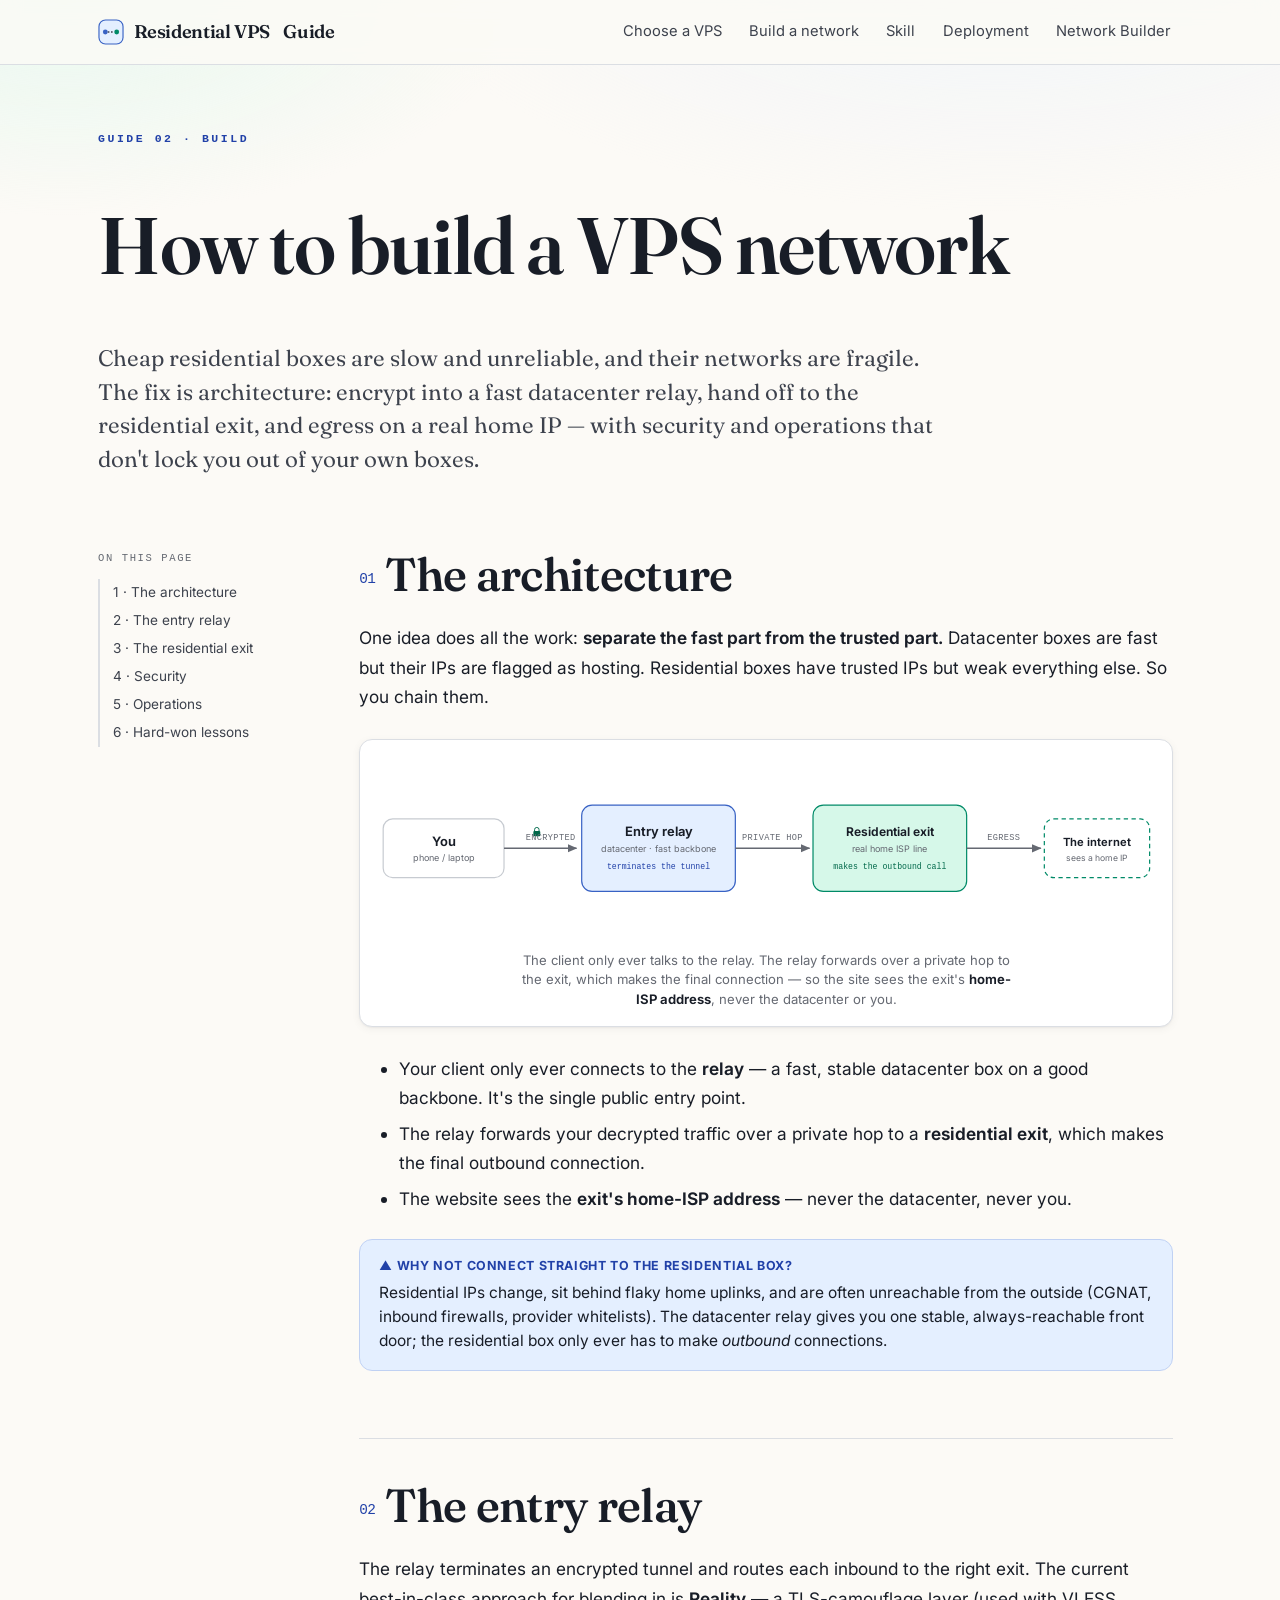
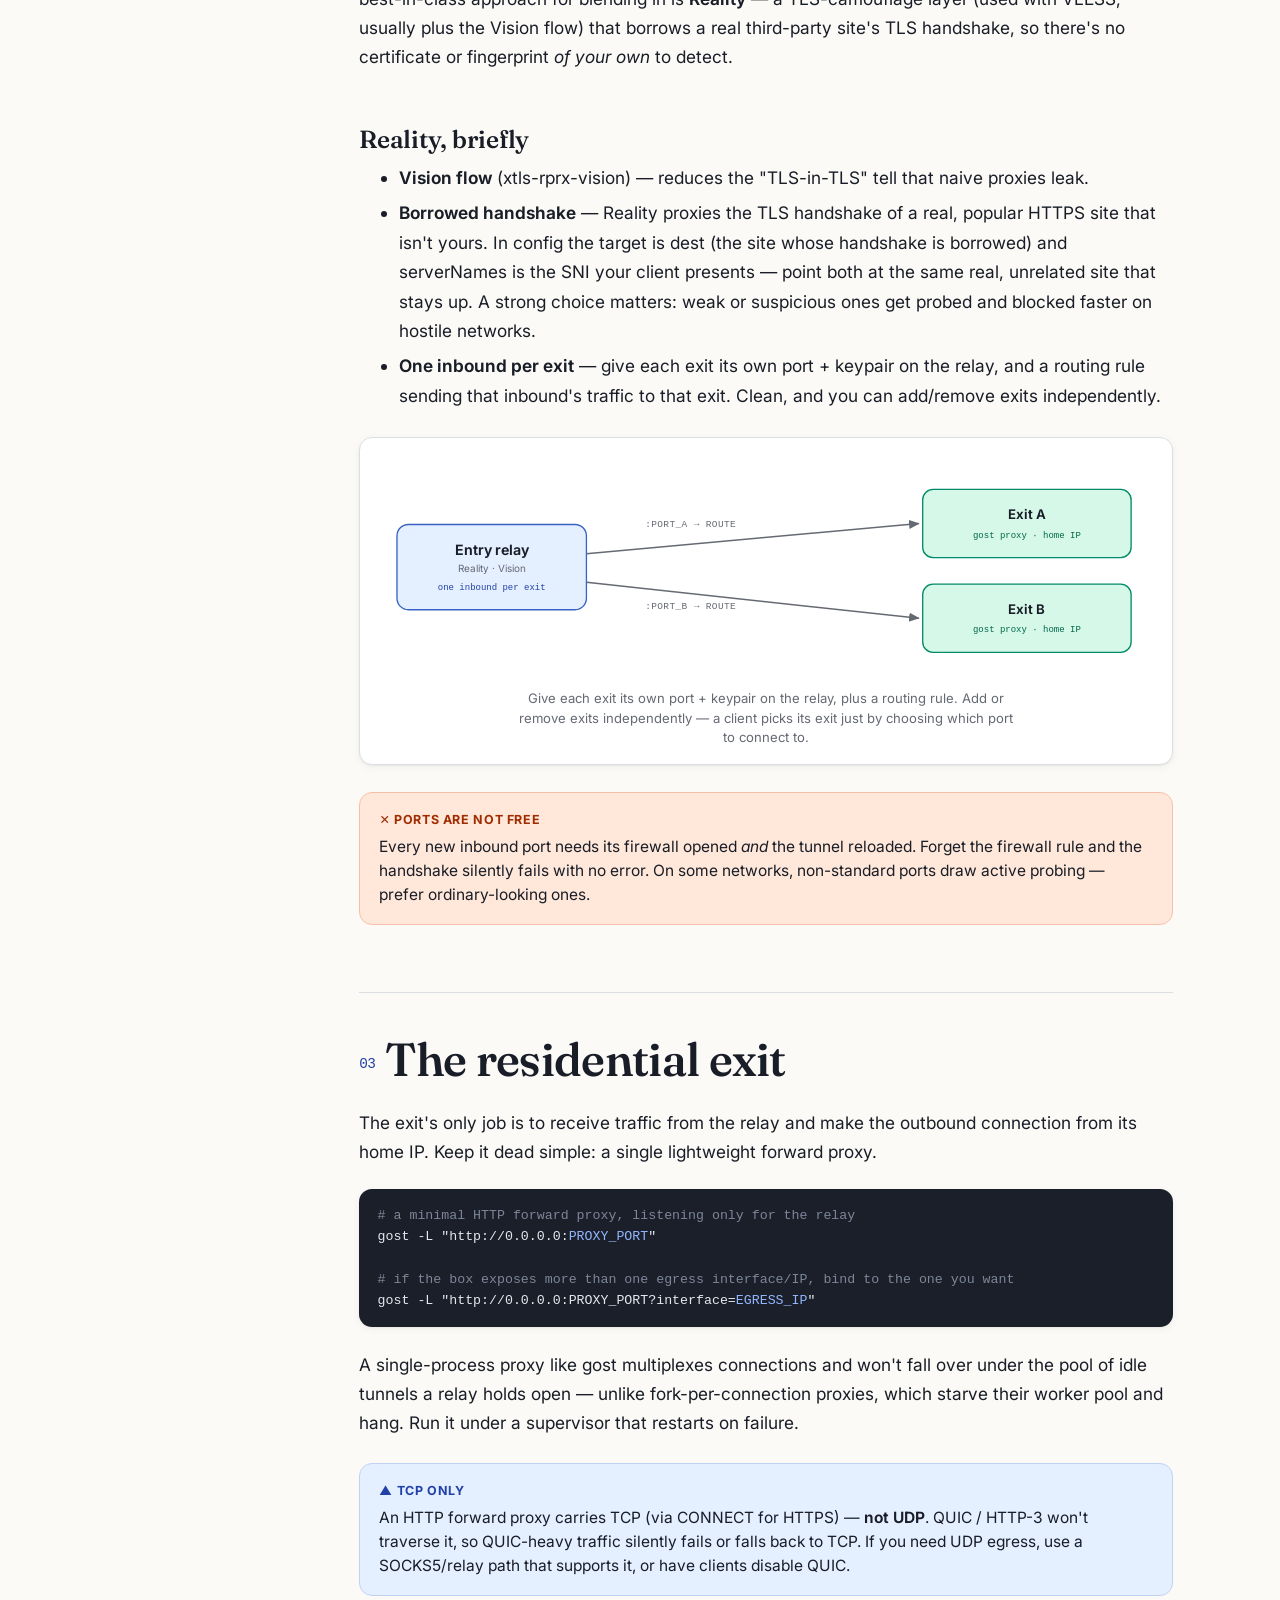
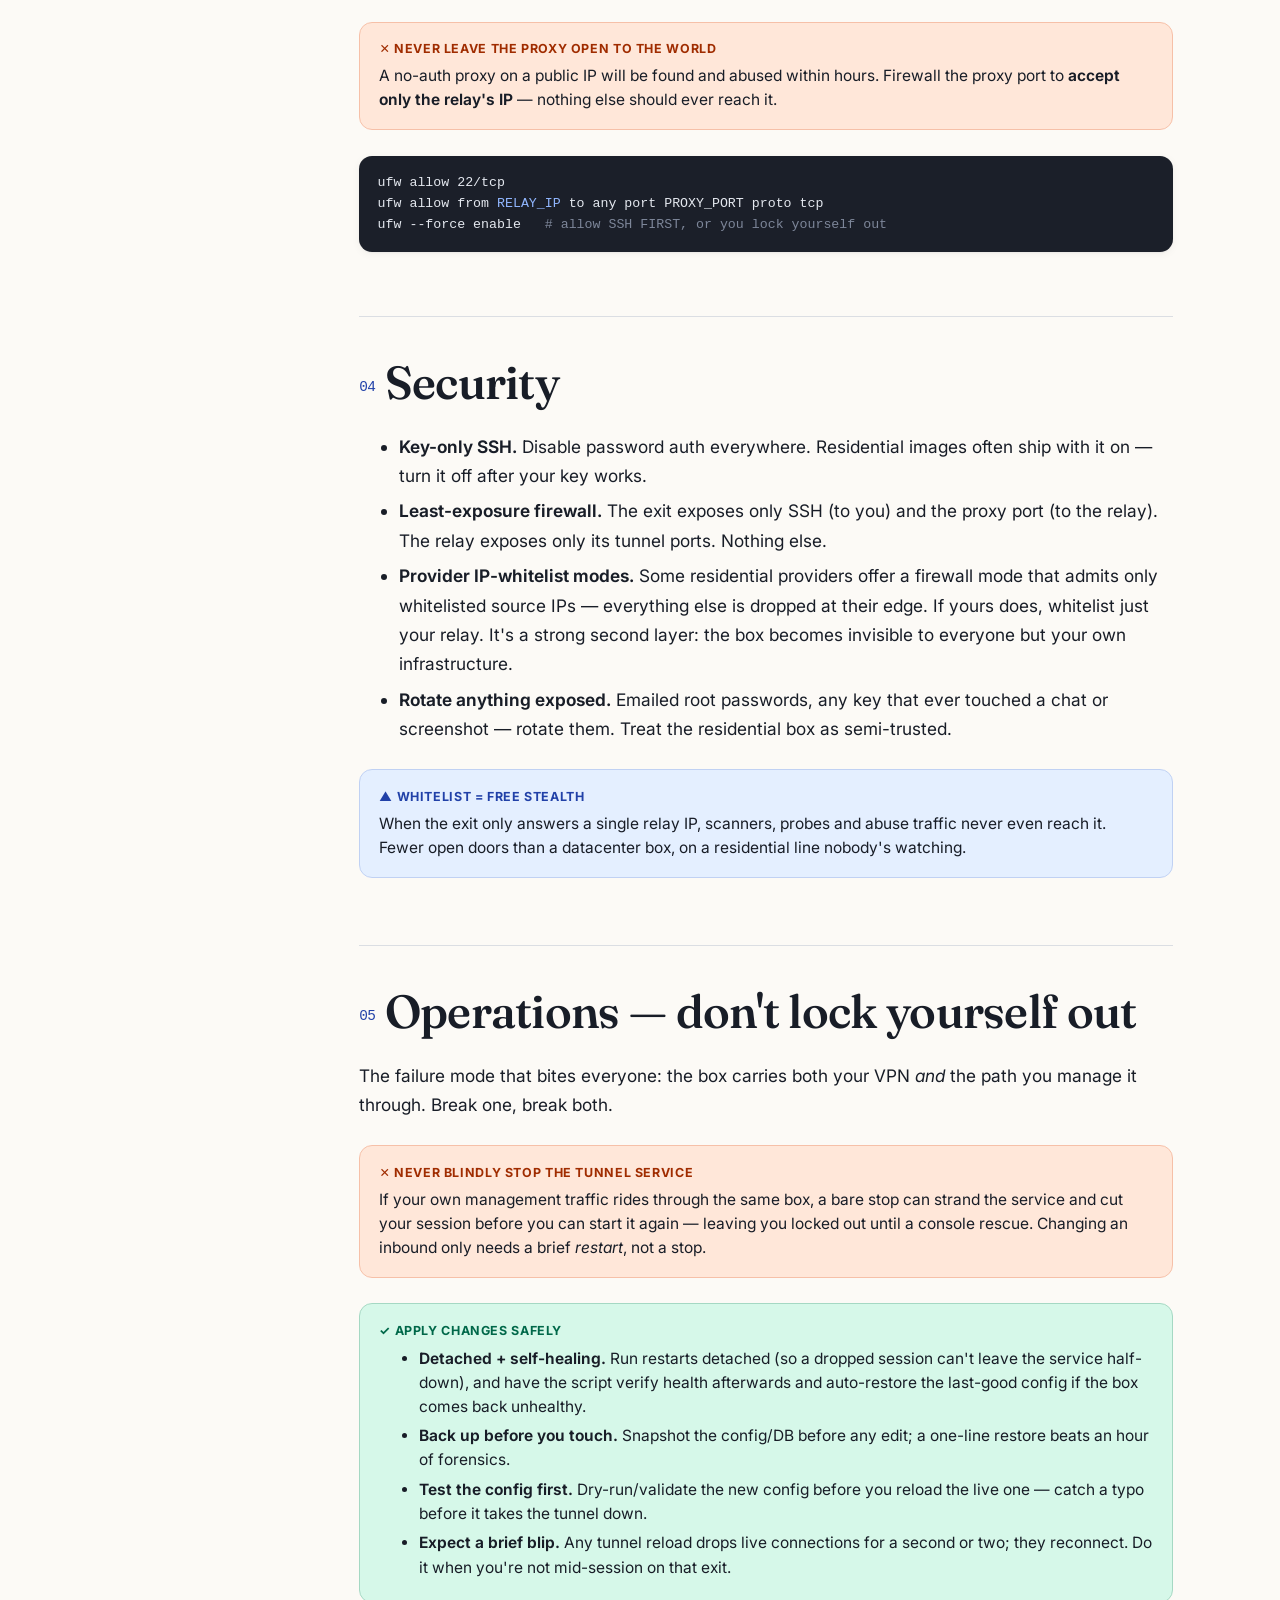
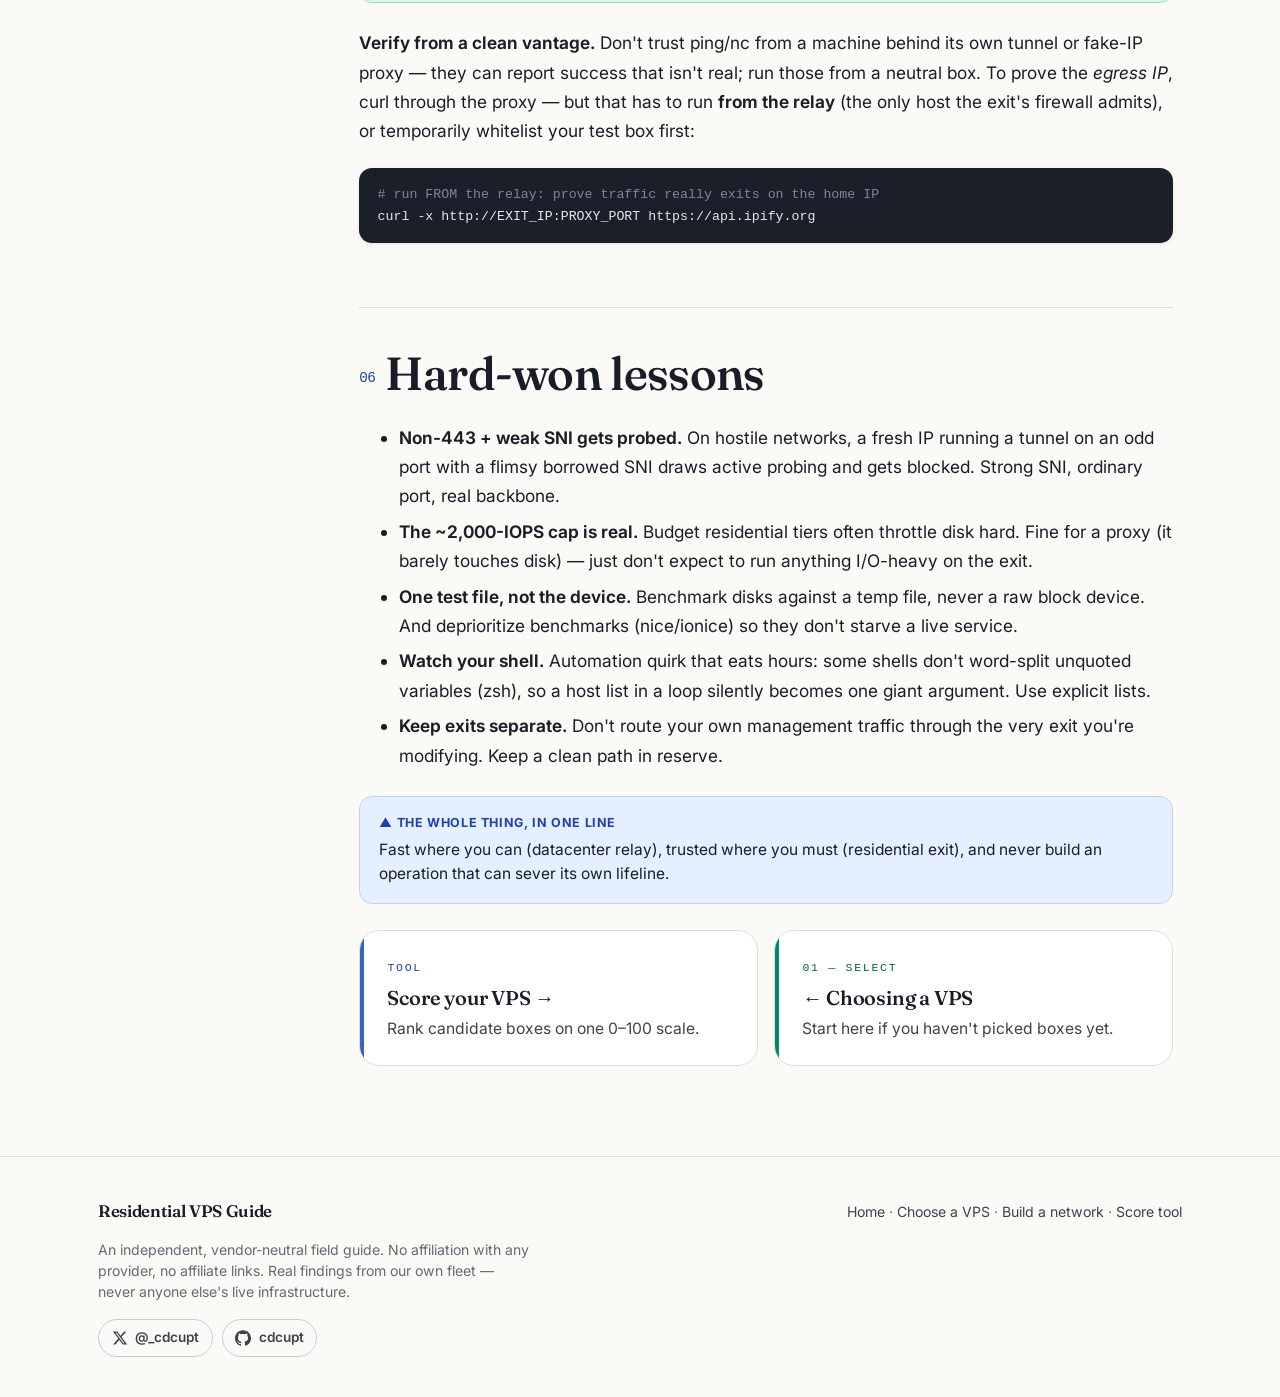
==== commit 36a3d04b: "feat: Network Builder nav label, BWH→VirVM default, prominent palette headers" ====
--- a/build.html
+++ b/build.html
@@ -27,7 +27,7 @@
       <a href="build.html" aria-current="page"><span class="nl-full">Build a network</span><span class="nl-short">Build</span></a>
       <a href="setup.html"><span class="nl-full">Skill</span><span class="nl-short">Skill</span></a>
       <a href="deployment.html"><span class="nl-full">Deployment</span><span class="nl-short">Deploy</span></a>
-      <a href="tool.html"><span class="nl-full">Score tool</span><span class="nl-short">Score</span></a>
+      <a href="tool.html"><span class="nl-full">Network Builder</span><span class="nl-short">Builder</span></a>
     </div>
   </div>
 </nav>
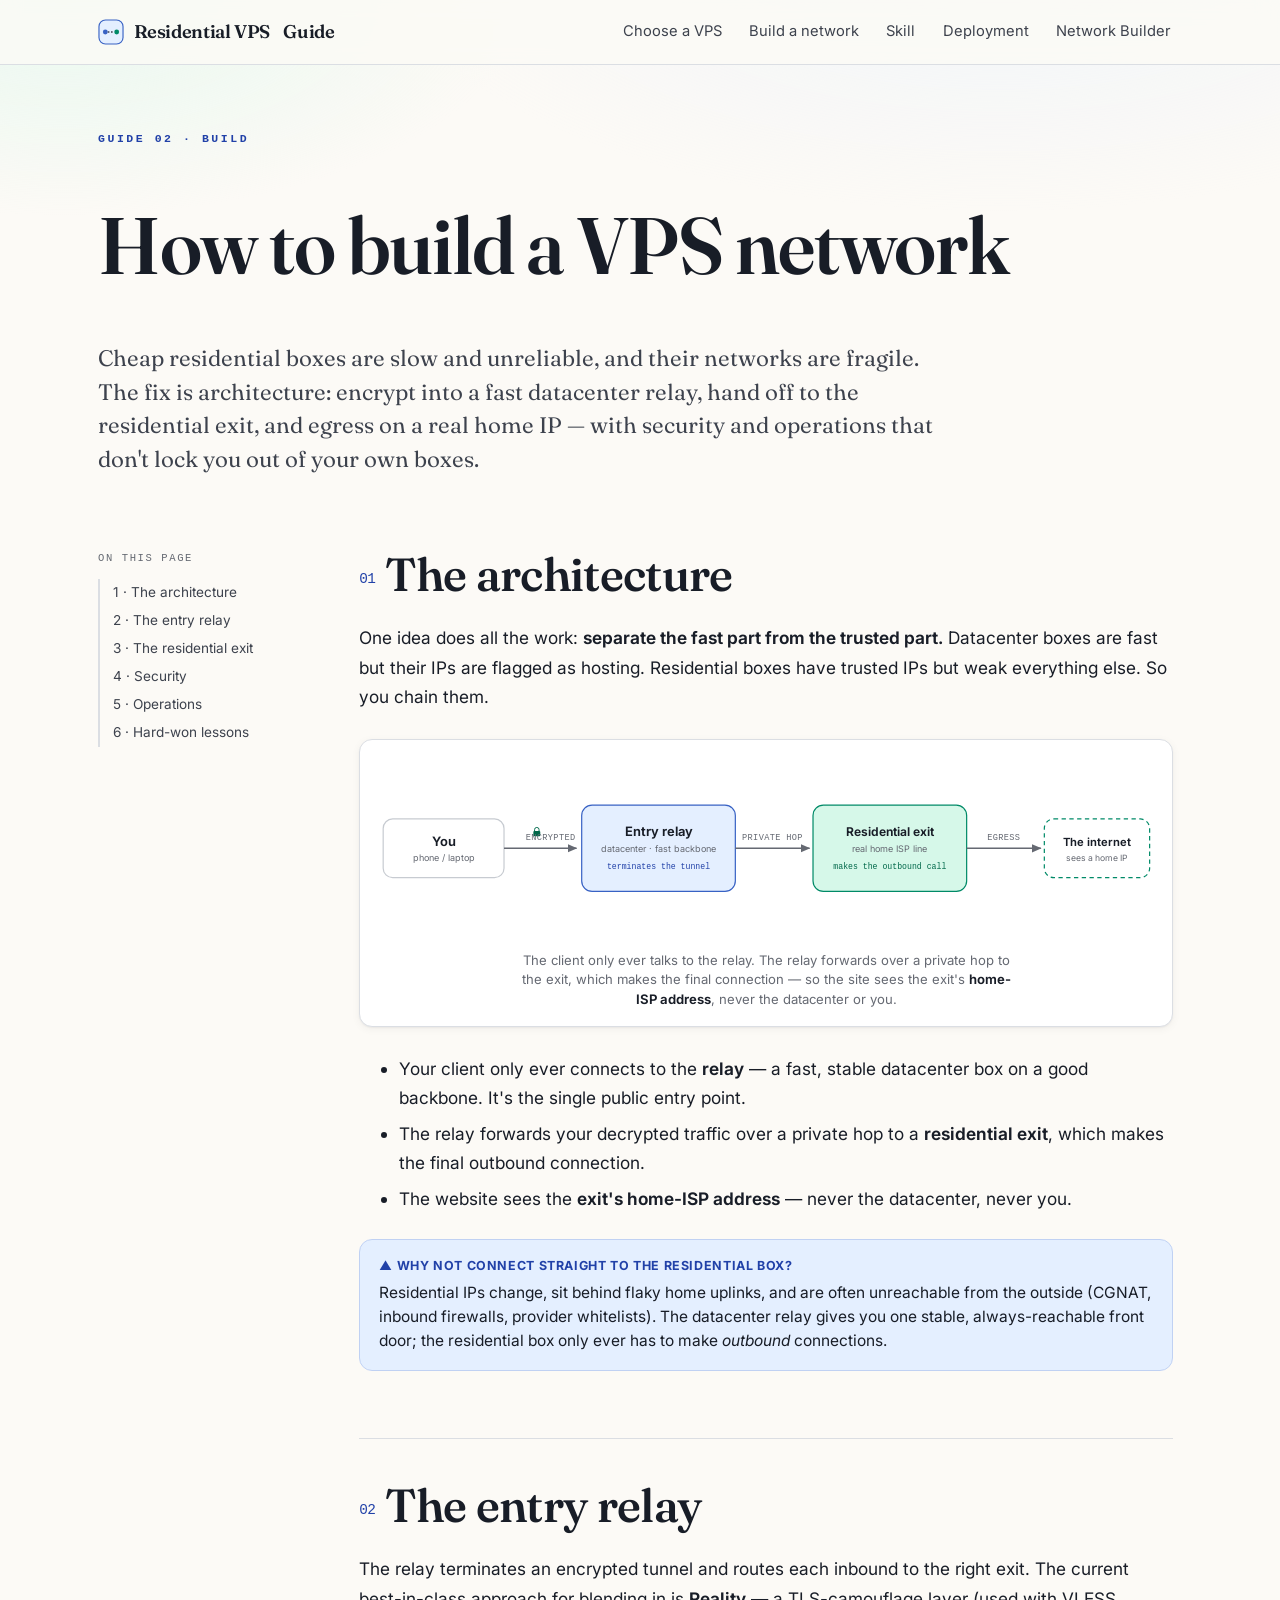
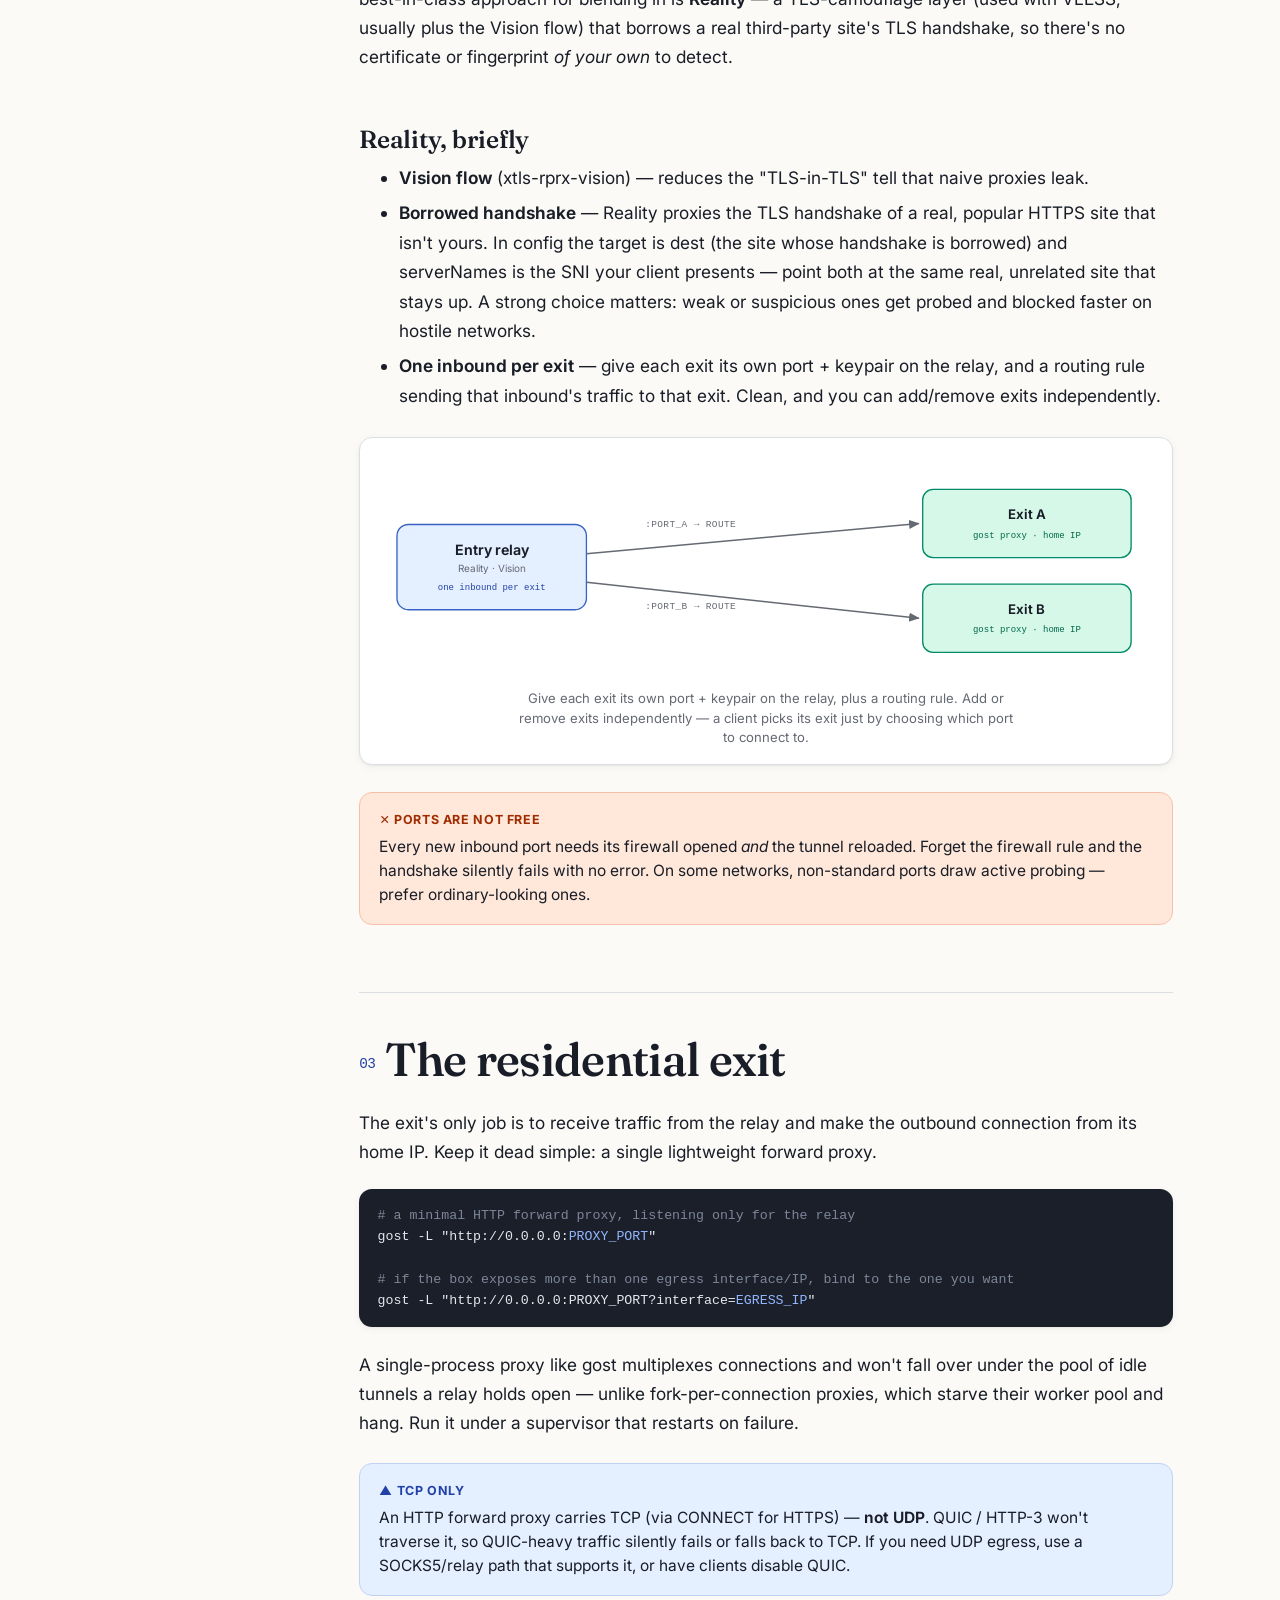
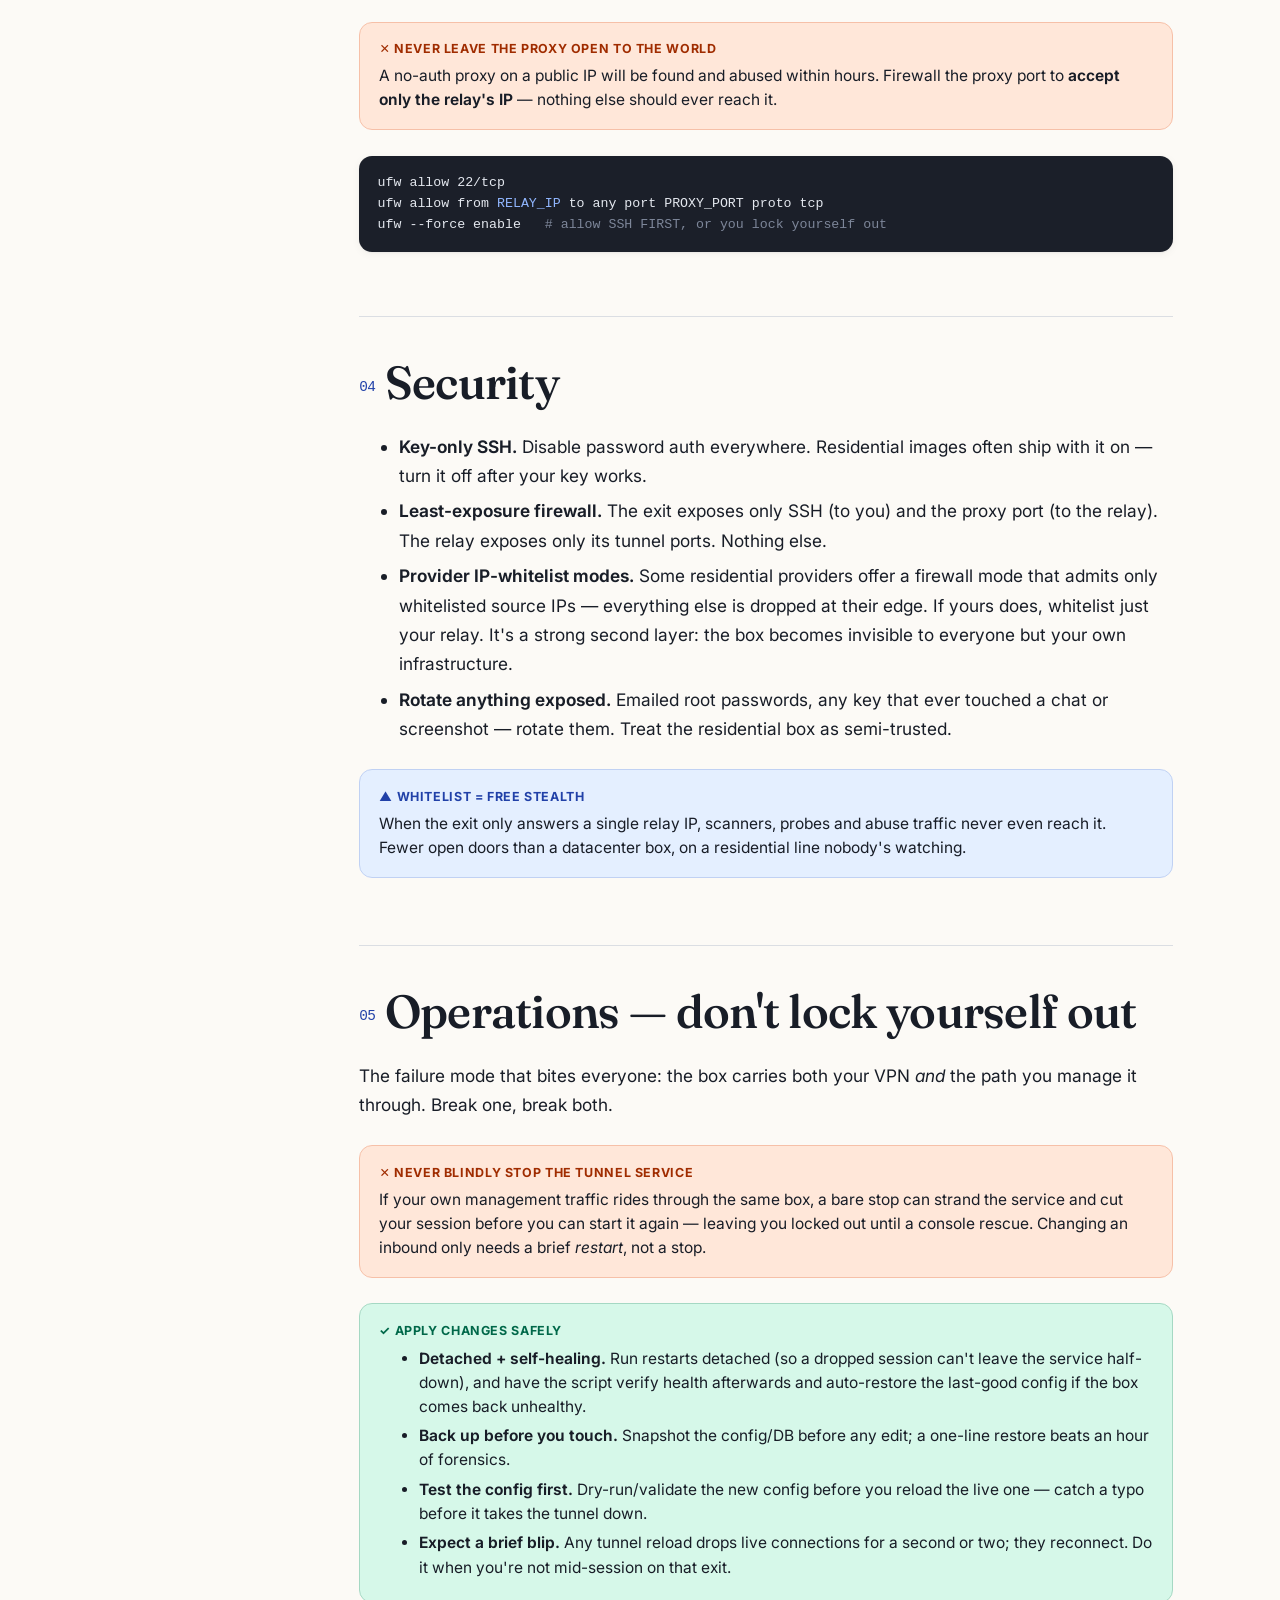
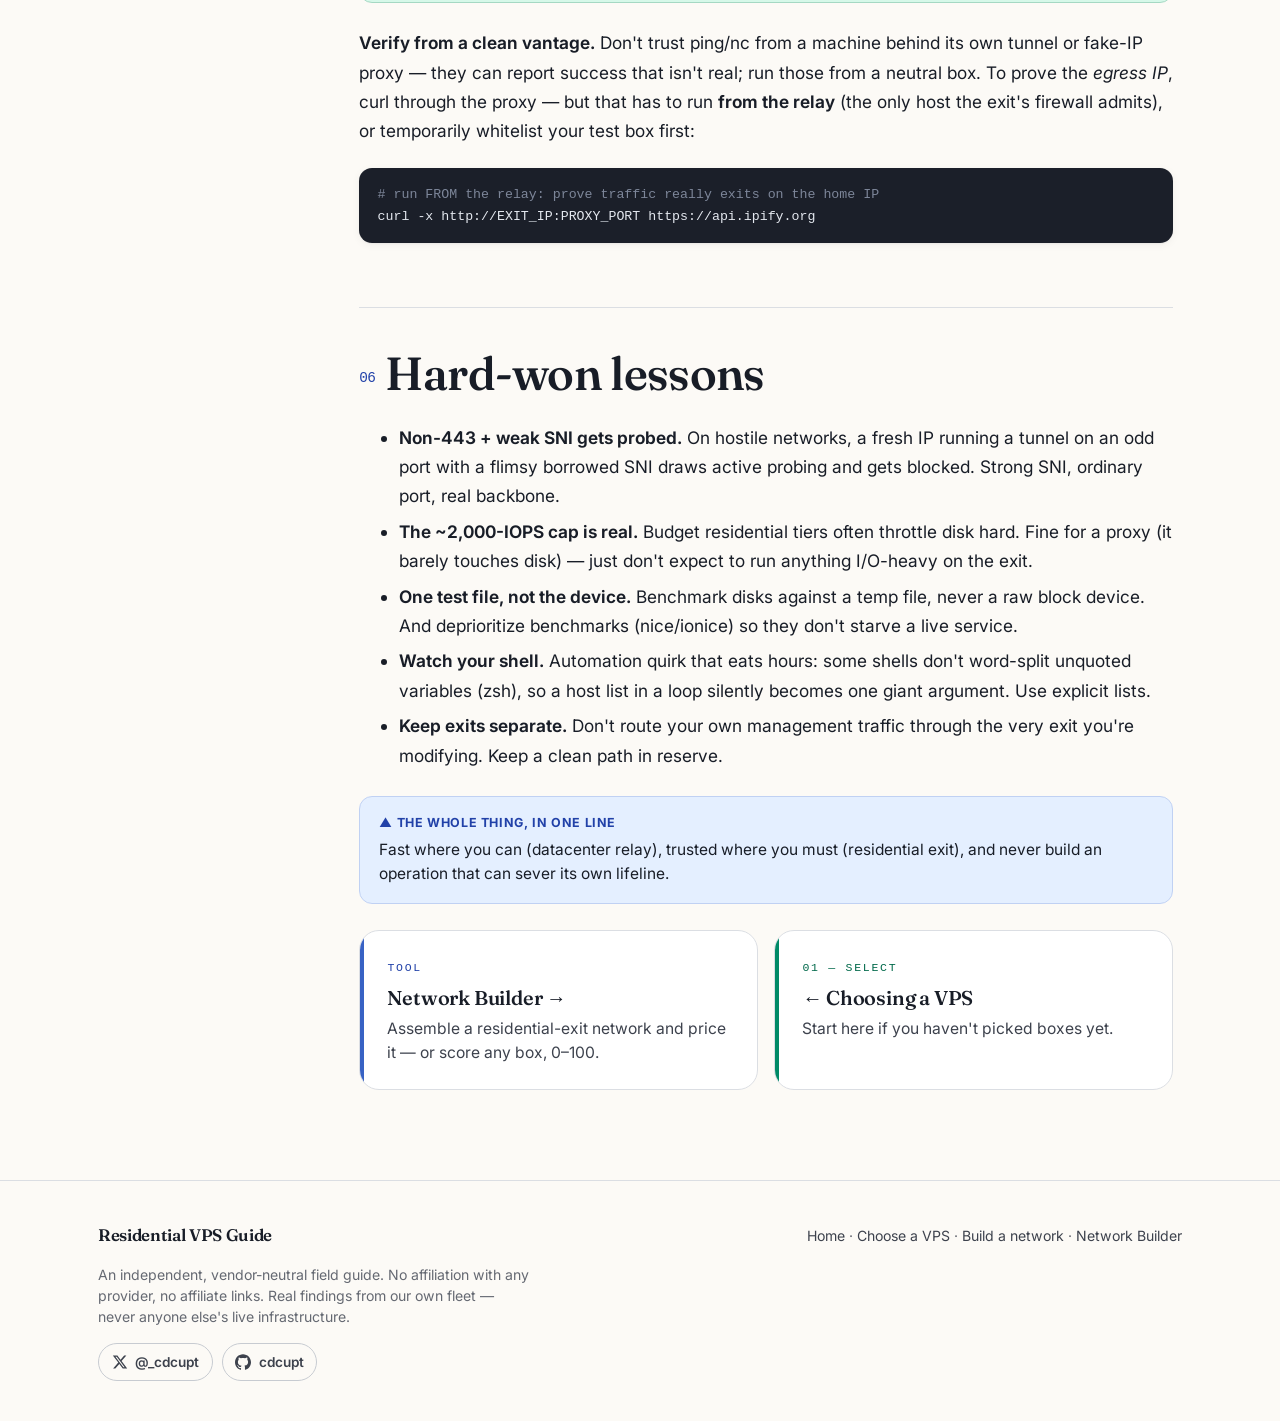
==== commit c207e208: "refactor: rename the tool to "Network Builder" site-wide (title, H1, footer nav, cards, CTA)" ====
--- a/build.html
+++ b/build.html
@@ -204,8 +204,8 @@
           <a class="track" href="tool.html" style="box-shadow:none">
             <span class="edge" aria-hidden="true"></span>
             <span class="num">TOOL</span>
-            <h3 style="font-size:1.25rem">Score your VPS →</h3>
-            <p style="margin:0">Rank candidate boxes on one 0–100 scale.</p>
+            <h3 style="font-size:1.25rem">Network Builder →</h3>
+            <p style="margin:0">Assemble a residential-exit network and price it — or score any box, 0–100.</p>
           </a>
           <a class="track exit" href="choose.html" style="box-shadow:none">
             <span class="edge" aria-hidden="true"></span>
@@ -231,7 +231,7 @@
       </div>
     </div>
     <nav aria-label="Footer">
-      <a href="index.html">Home</a> · <a href="choose.html">Choose a VPS</a> · <a href="build.html">Build a network</a> · <a href="tool.html">Score tool</a>
+      <a href="index.html">Home</a> · <a href="choose.html">Choose a VPS</a> · <a href="build.html">Build a network</a> · <a href="tool.html">Network Builder</a>
     </nav>
   </div>
 </footer>
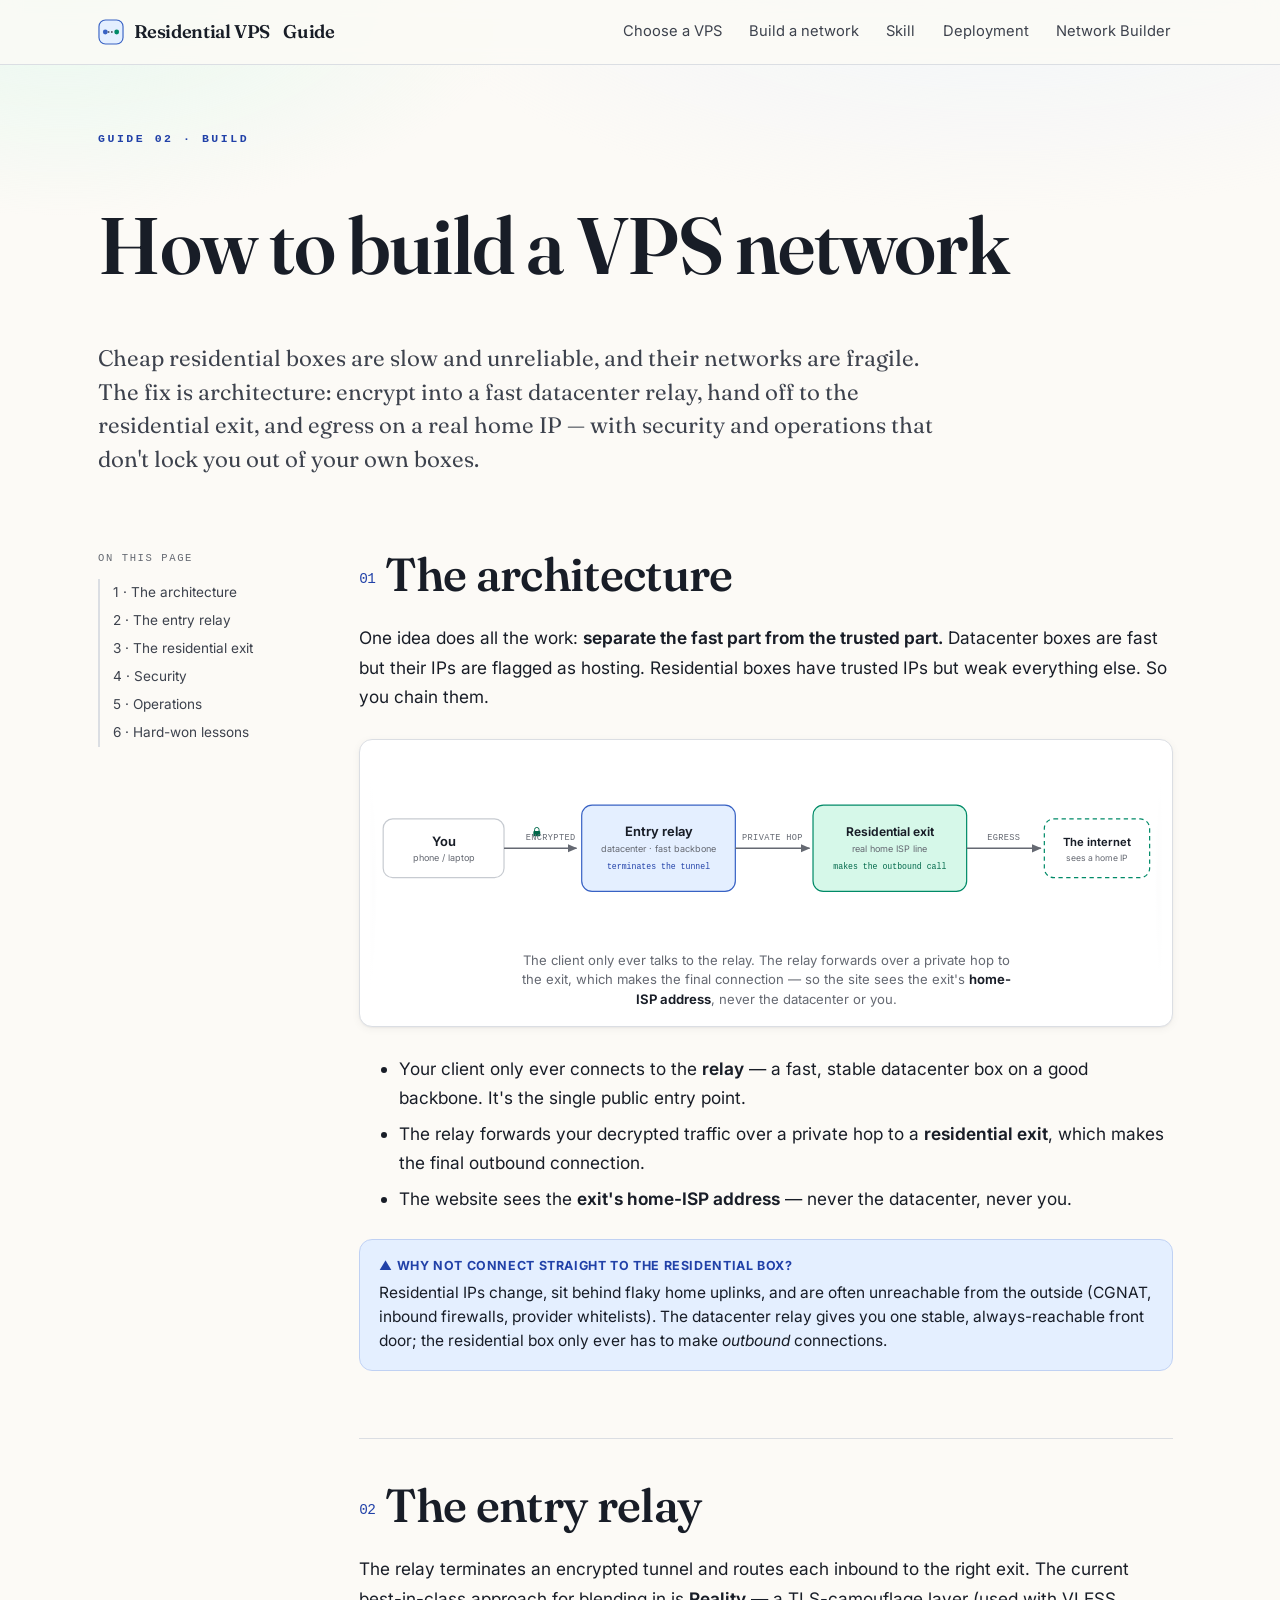
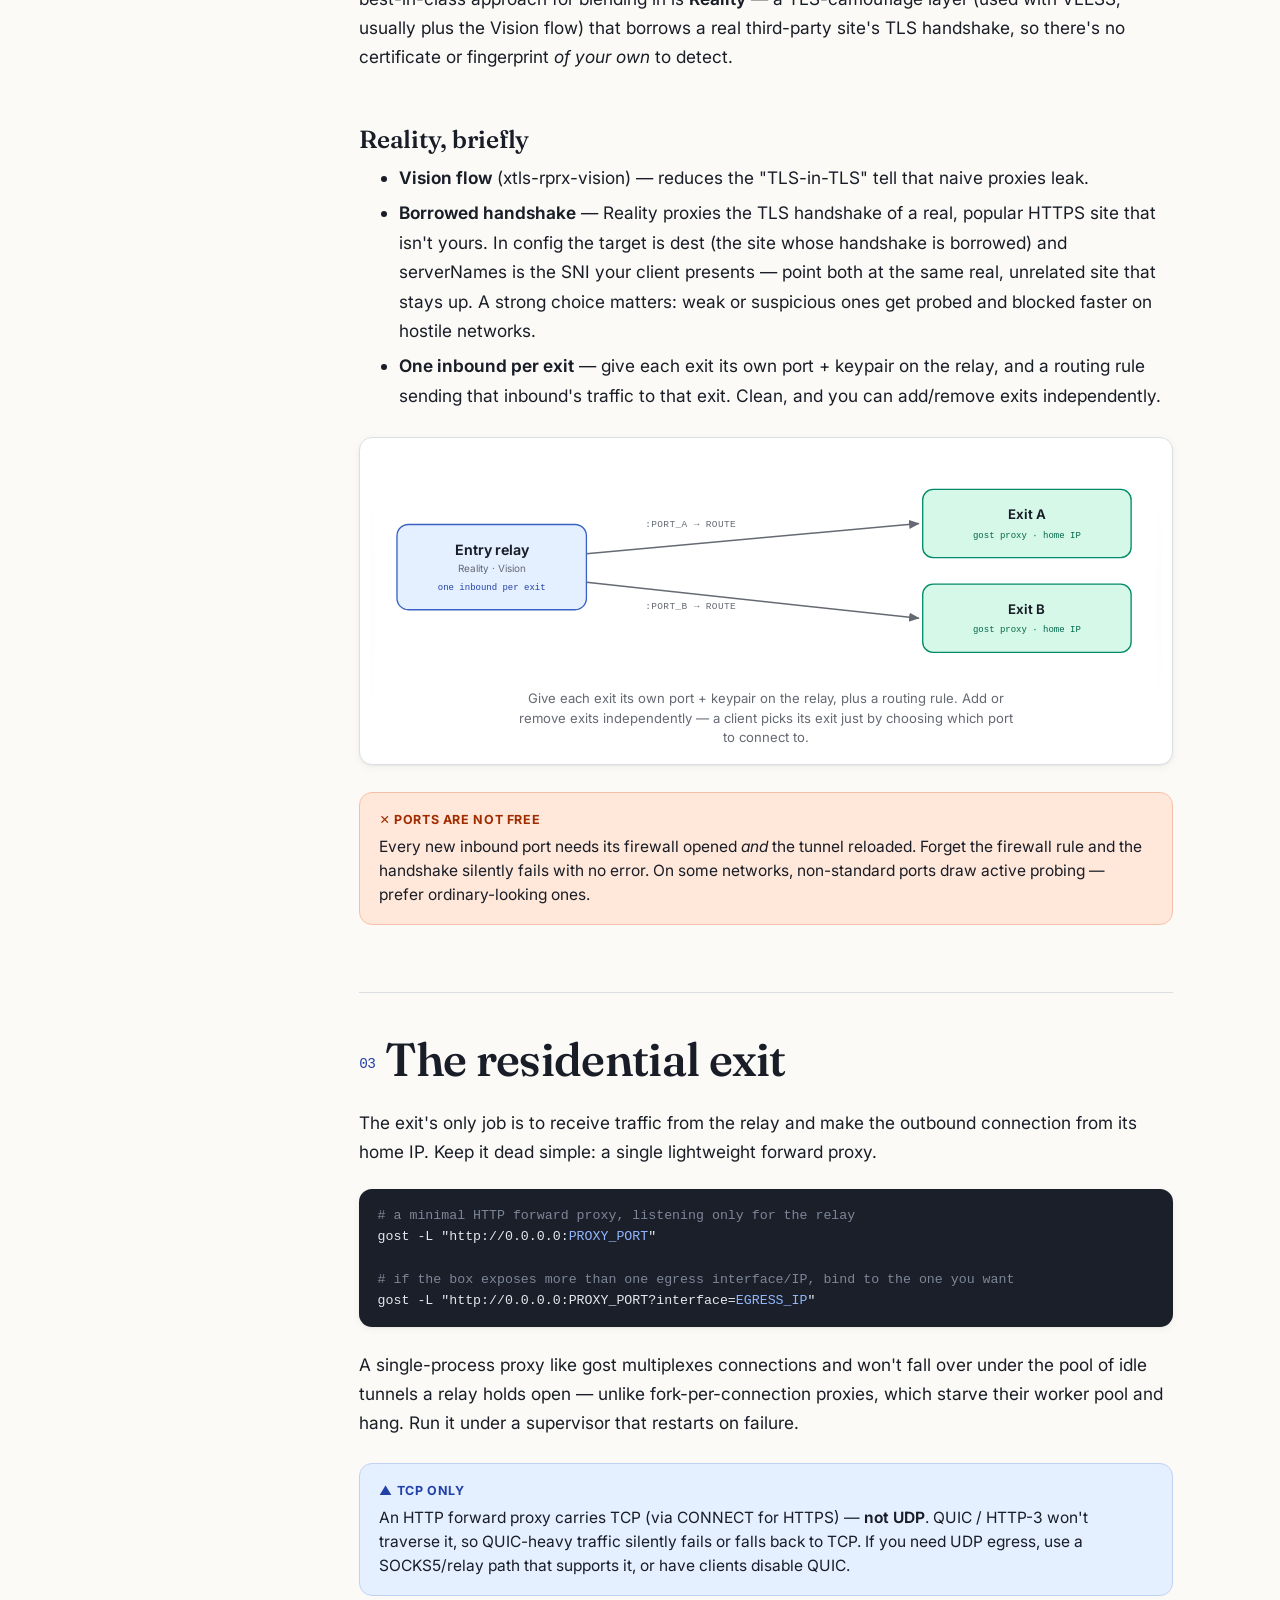
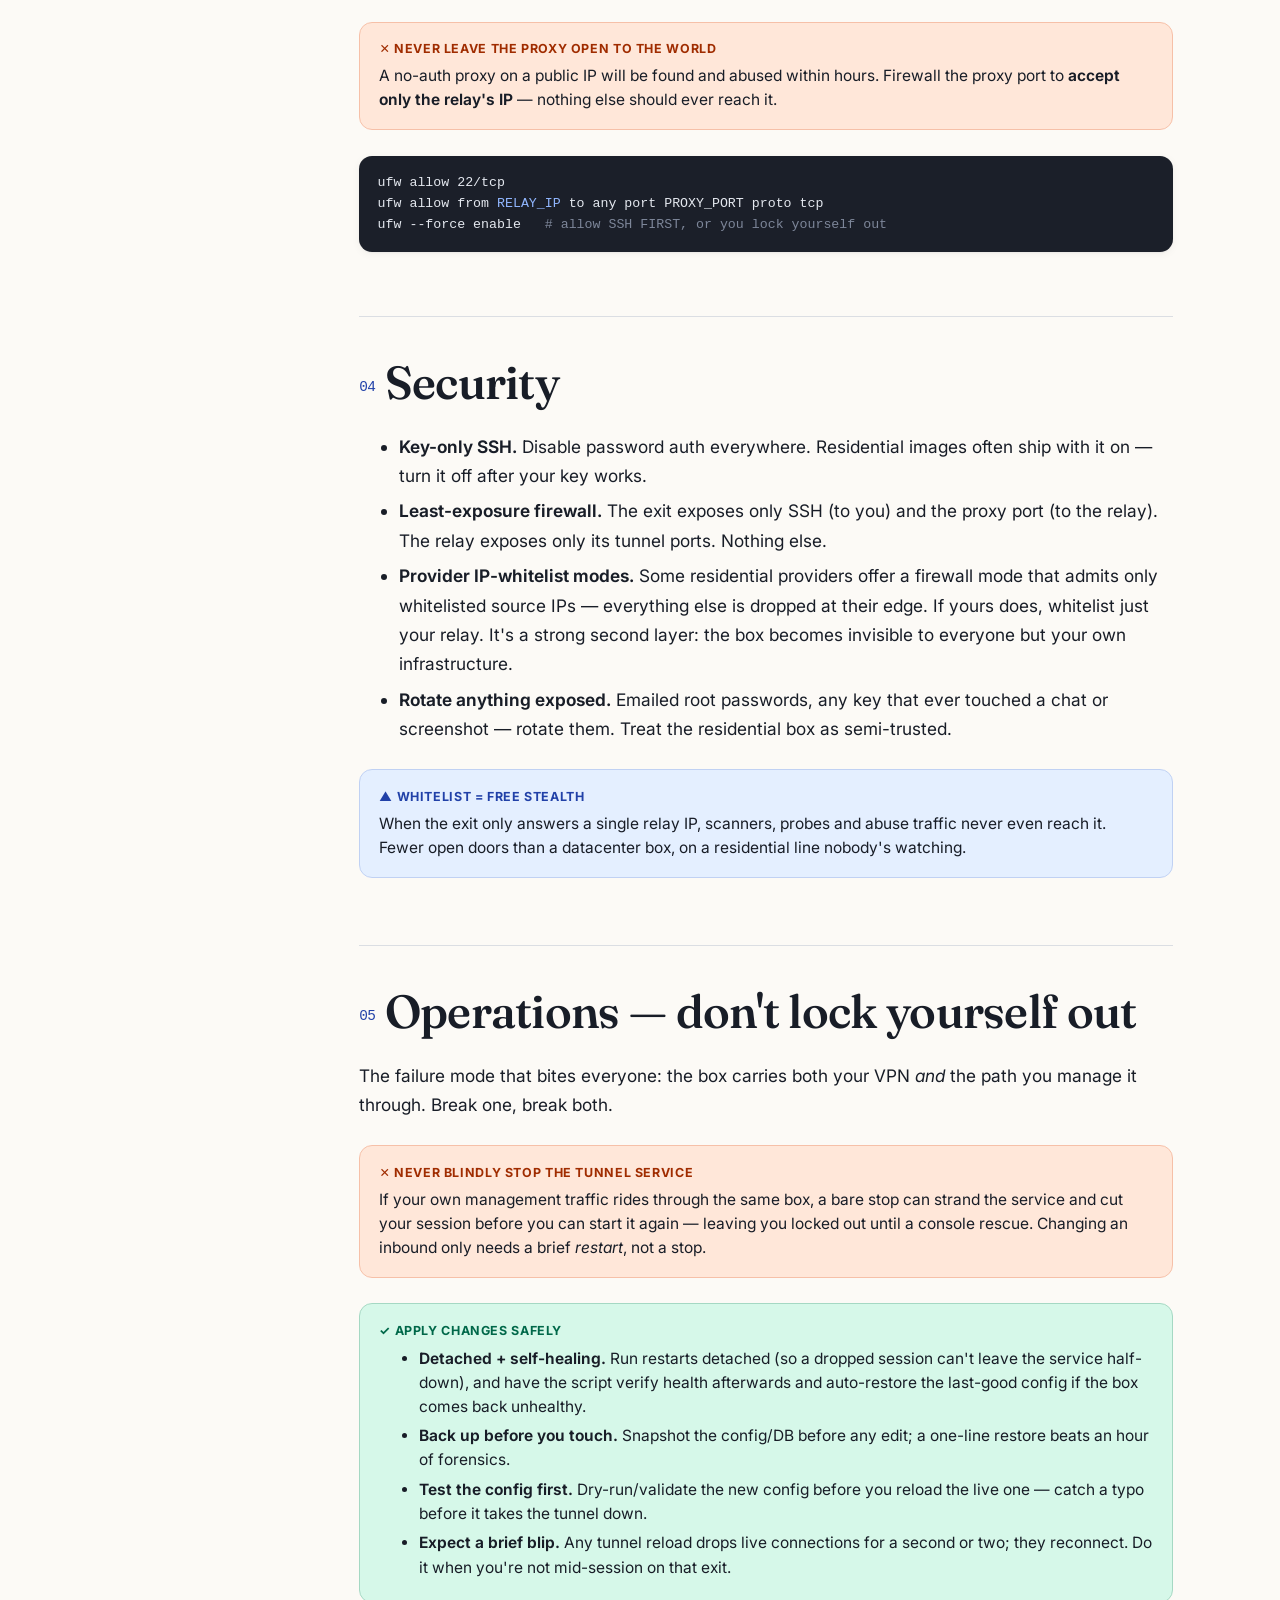
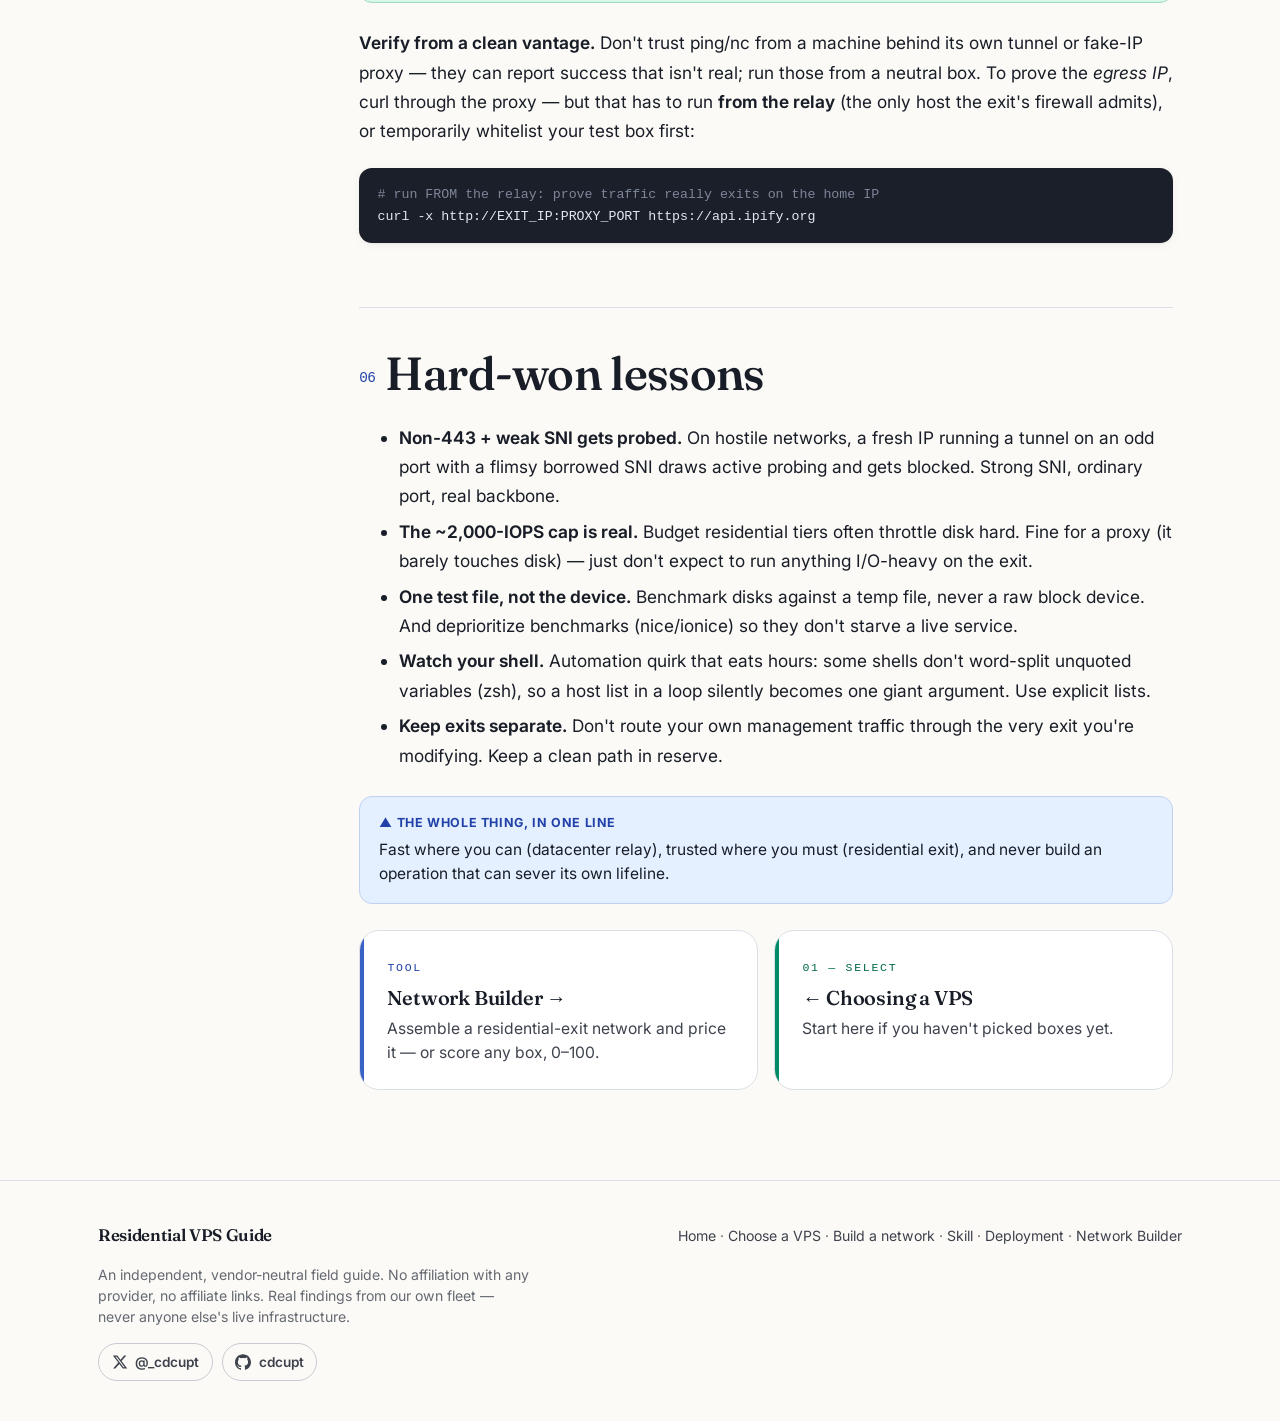
==== commit ce867312: "fix: drop leaked PM-pending markers from builder, unify footer nav, align AaITR price, ease value ca" ====
--- a/build.html
+++ b/build.html
@@ -231,7 +231,7 @@
       </div>
     </div>
     <nav aria-label="Footer">
-      <a href="index.html">Home</a> · <a href="choose.html">Choose a VPS</a> · <a href="build.html">Build a network</a> · <a href="tool.html">Network Builder</a>
+      <a href="index.html">Home</a> · <a href="choose.html">Choose a VPS</a> · <a href="build.html">Build a network</a> · <a href="setup.html">Skill</a> · <a href="deployment.html">Deployment</a> · <a href="tool.html">Network Builder</a>
     </nav>
   </div>
 </footer>
--- a/style.css
+++ b/style.css
@@ -139,7 +139,9 @@
 .hero h1{margin:.2em 0 .4em; max-width:16ch}
 .hero .lede{max-width:56ch; margin:0 0 1.8rem}
 .hero-cta{display:flex; flex-wrap:wrap; gap:.8rem; align-items:center}
-.hero-figure{margin-top:clamp(2.5rem,5vw,4rem); overflow-x:auto}
+.hero-figure{margin-top:clamp(2.5rem,5vw,4rem); overflow-x:auto; background:var(--card);
+  border:1px solid var(--line); border-radius:var(--r-md); box-shadow:var(--shadow-sm); padding:1.2rem 1.1rem}
+.hero-figure svg{display:block; margin:0 auto}
 
 /* ---------- stat strip ---------- */
 .stats{display:grid; grid-template-columns:repeat(4,1fr); gap:1px; background:var(--line);
@@ -204,7 +206,7 @@
 .gbody h2 .n{font-family:var(--mono); font-size:.9rem; color:var(--accent-ink); font-weight:400; margin-right:.6rem; vertical-align:middle}
 /* mini comparison table */
 .mtable{width:100%; border-collapse:collapse; font-size:.9rem; margin:1.4rem 0}
-.mtable th,.mtable td{text-align:left; padding:.7rem .8rem; border-bottom:1px solid var(--line); vertical-align:top; overflow-wrap:anywhere}
+.mtable th,.mtable td{text-align:left; padding:.7rem .8rem; border-bottom:1px solid var(--line); vertical-align:top; overflow-wrap:break-word; -webkit-hyphens:auto; hyphens:auto}
 @media(max-width:480px){ .mtable th,.mtable td{padding:.6rem .5rem} .mtable{font-size:.84rem} }
 .mtable thead th{font-family:var(--mono); font-size:.66rem; letter-spacing:.06em; text-transform:uppercase; color:var(--ink-soft); border-bottom:1px solid var(--line-2)}
 .mtable td:first-child{font-weight:600}
@@ -229,6 +231,28 @@
 .fig{margin:1.7rem 0; background:var(--card); border:1px solid var(--line); border-radius:var(--r-md); box-shadow:var(--shadow-sm); padding:1.4rem 1.1rem 1rem; overflow-x:auto}
 .fig svg{display:block; margin:0 auto; height:auto; min-width:0}
 .fig figcaption{margin:1rem auto 0; max-width:62ch; text-align:center; color:var(--ink-soft); font-size:.82rem; line-height:1.5}
+
+/* horizontal-scroll affordance (shared): edge shadows appear only while there
+   is off-screen content to swipe to — pure CSS, no JS. The card-coloured cover
+   gradients ride WITH the content (background-attachment:local); the shadow
+   gradients stay pinned to the container edges (scroll), so a shadow shows only
+   on the side that still has hidden content. Keeps wide diagrams/tables reading
+   as swipeable panels rather than clipped/broken figures. */
+.hero-figure,.fig,.tool-wrap{
+  background-image:
+    linear-gradient(to right, var(--card) 30%, transparent),
+    linear-gradient(to left,  var(--card) 30%, transparent),
+    radial-gradient(farthest-side at 0 50%,   oklch(23% 0.02 265 / .22), transparent),
+    radial-gradient(farthest-side at 100% 50%, oklch(23% 0.02 265 / .22), transparent);
+  background-position:0 0, 100% 0, 0 0, 100% 0;
+  background-size:2rem 100%, 2rem 100%, 1.05rem 100%, 1.05rem 100%;
+  background-repeat:no-repeat;
+  background-attachment:local, local, scroll, scroll;
+}
+.hero-figure::-webkit-scrollbar,.fig::-webkit-scrollbar,.tool-wrap::-webkit-scrollbar{height:9px}
+.hero-figure::-webkit-scrollbar-thumb,.fig::-webkit-scrollbar-thumb,.tool-wrap::-webkit-scrollbar-thumb{
+  background:var(--line-2); border-radius:99px; border:2px solid var(--card)}
+.hero-figure::-webkit-scrollbar-track,.fig::-webkit-scrollbar-track,.tool-wrap::-webkit-scrollbar-track{background:transparent}
 .dg-box{fill:var(--card); stroke:var(--line-2); stroke-width:1.4}
 .dg-box.a{fill:var(--accent-bg); stroke:var(--accent)}
 .dg-box.e{fill:var(--exit-bg); stroke:var(--exit)}
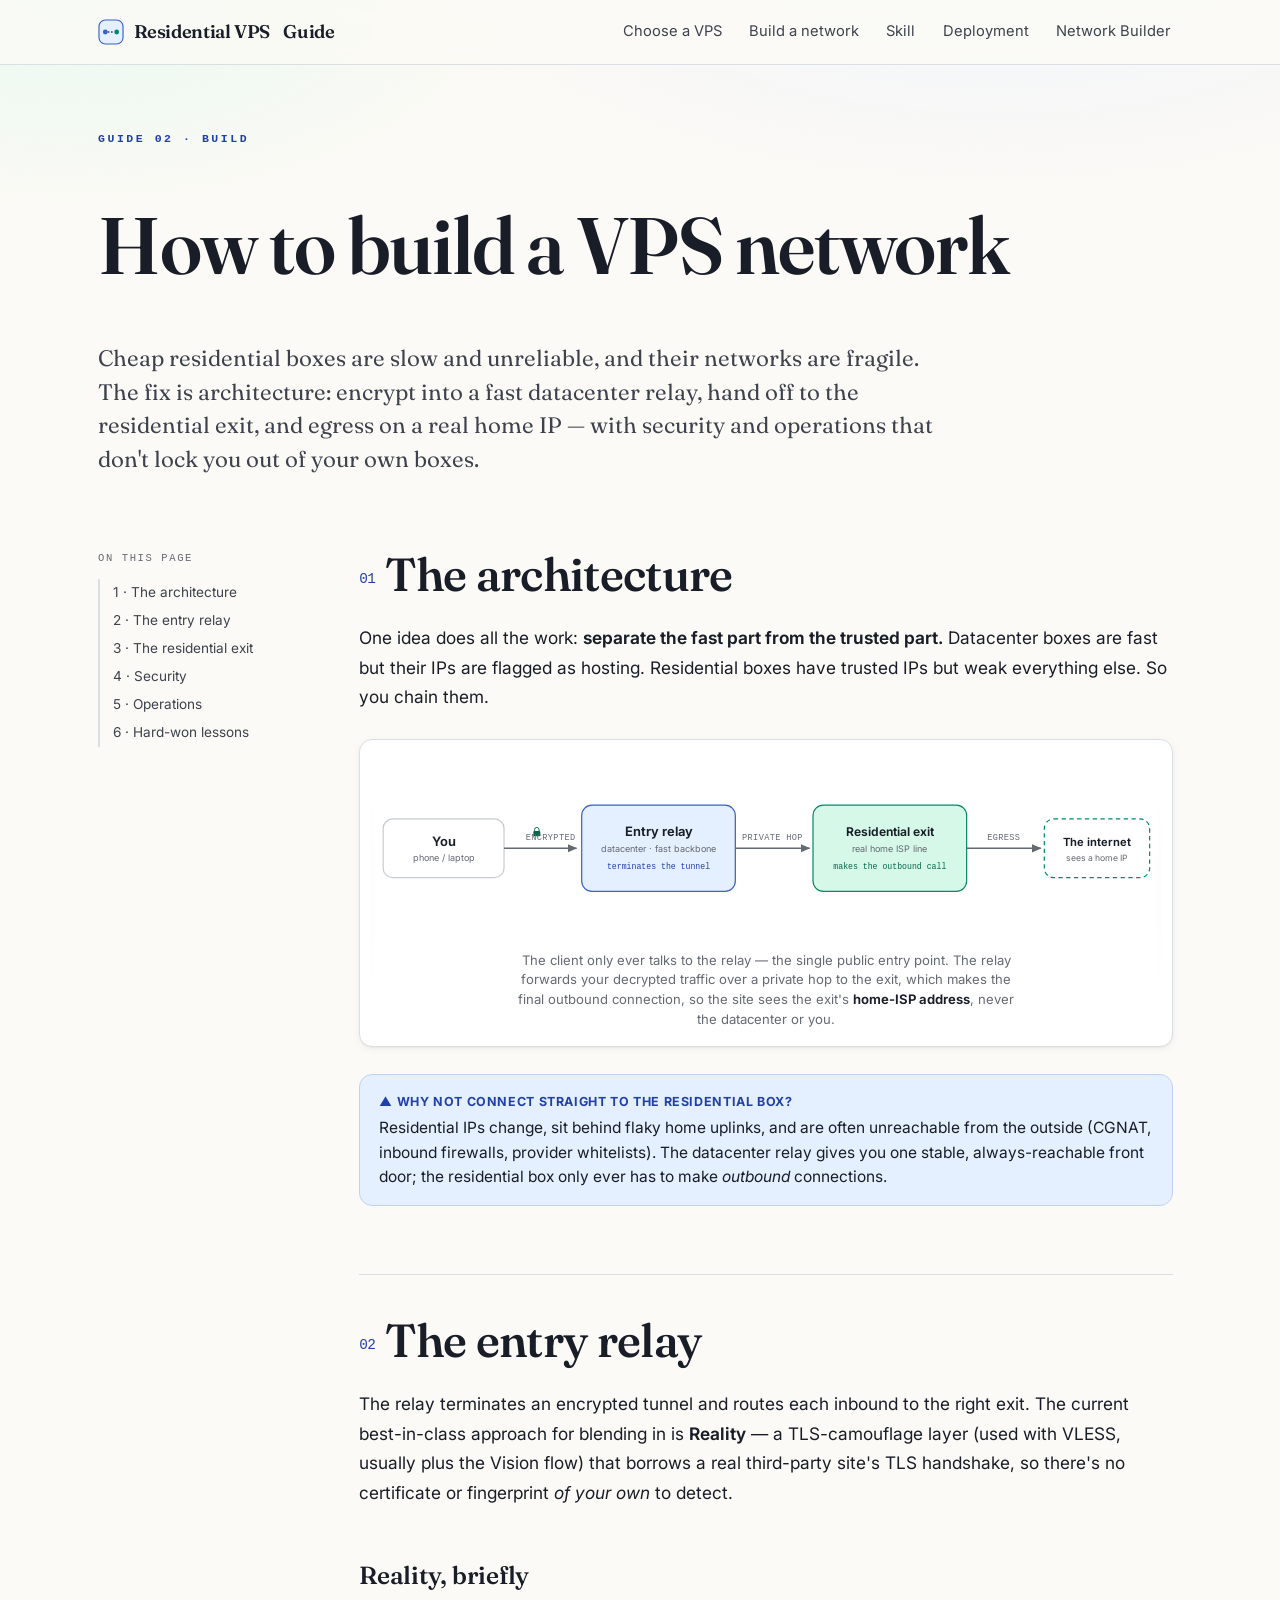
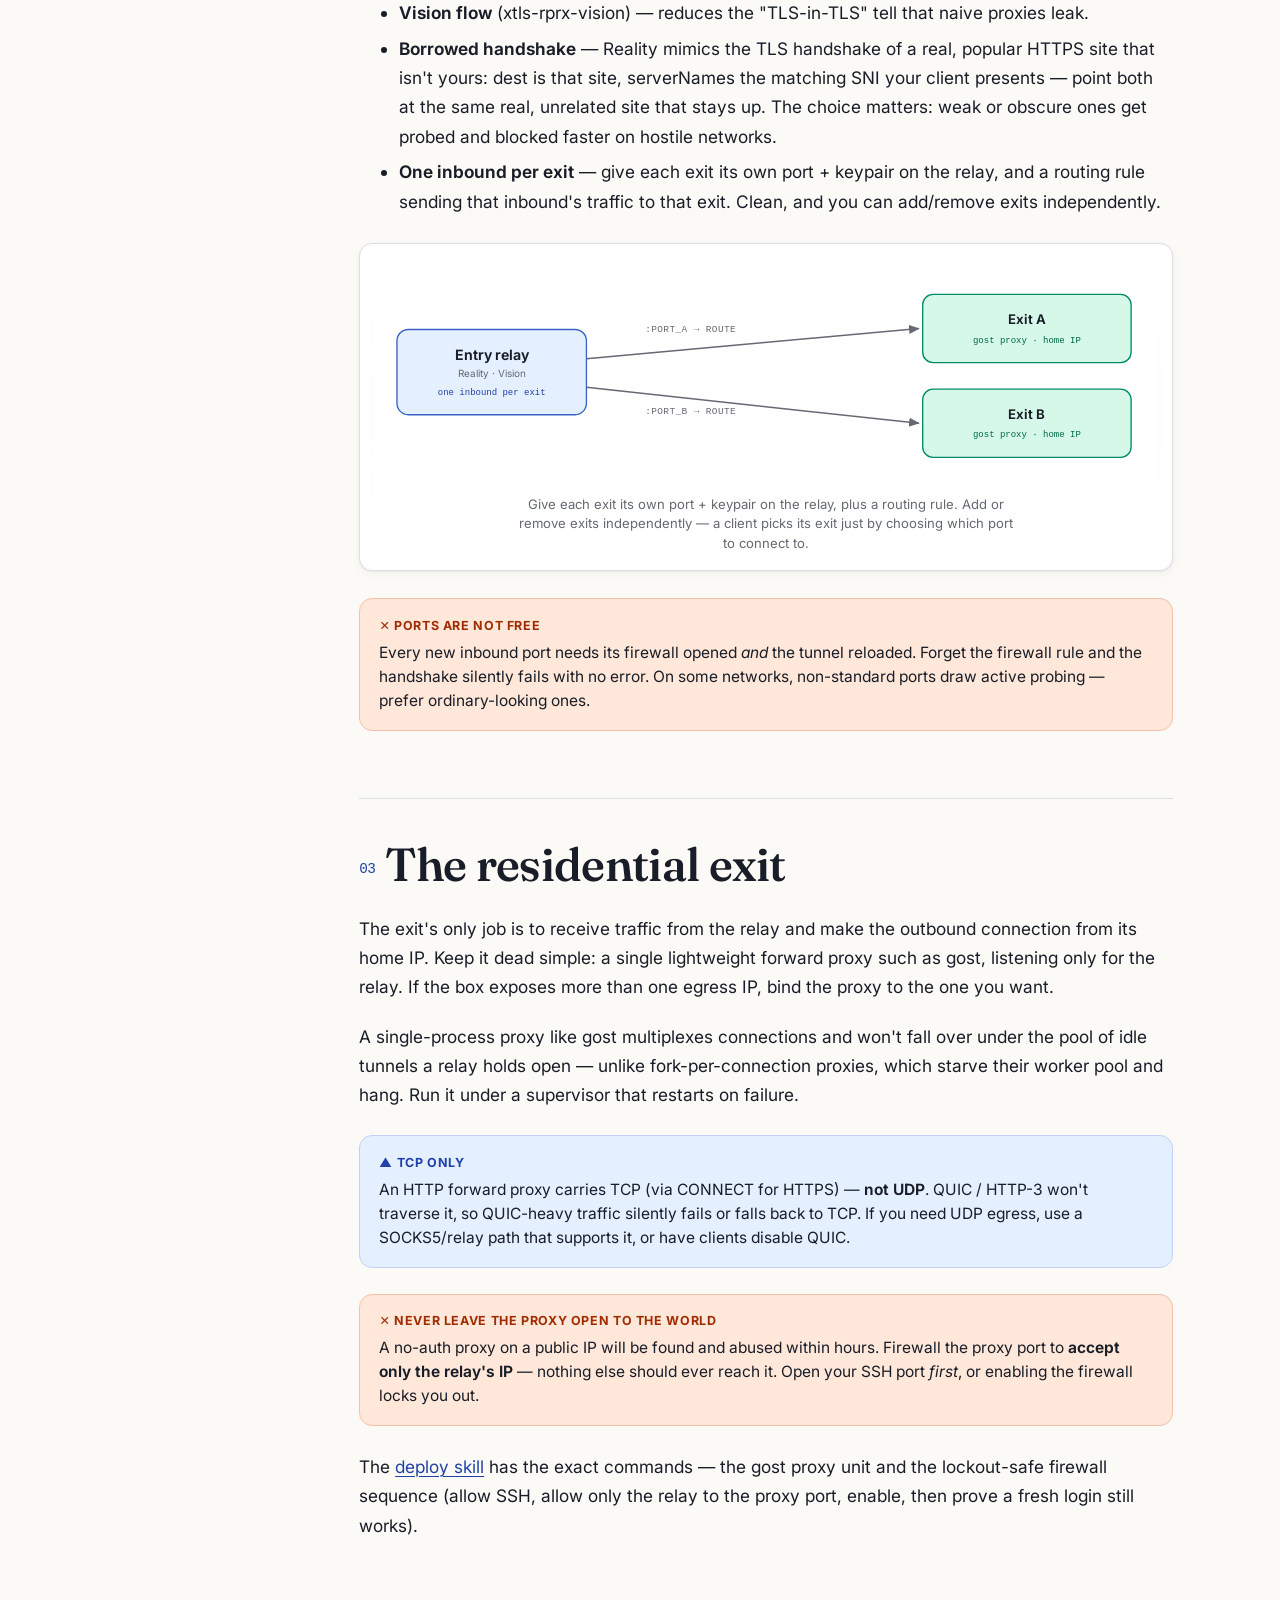
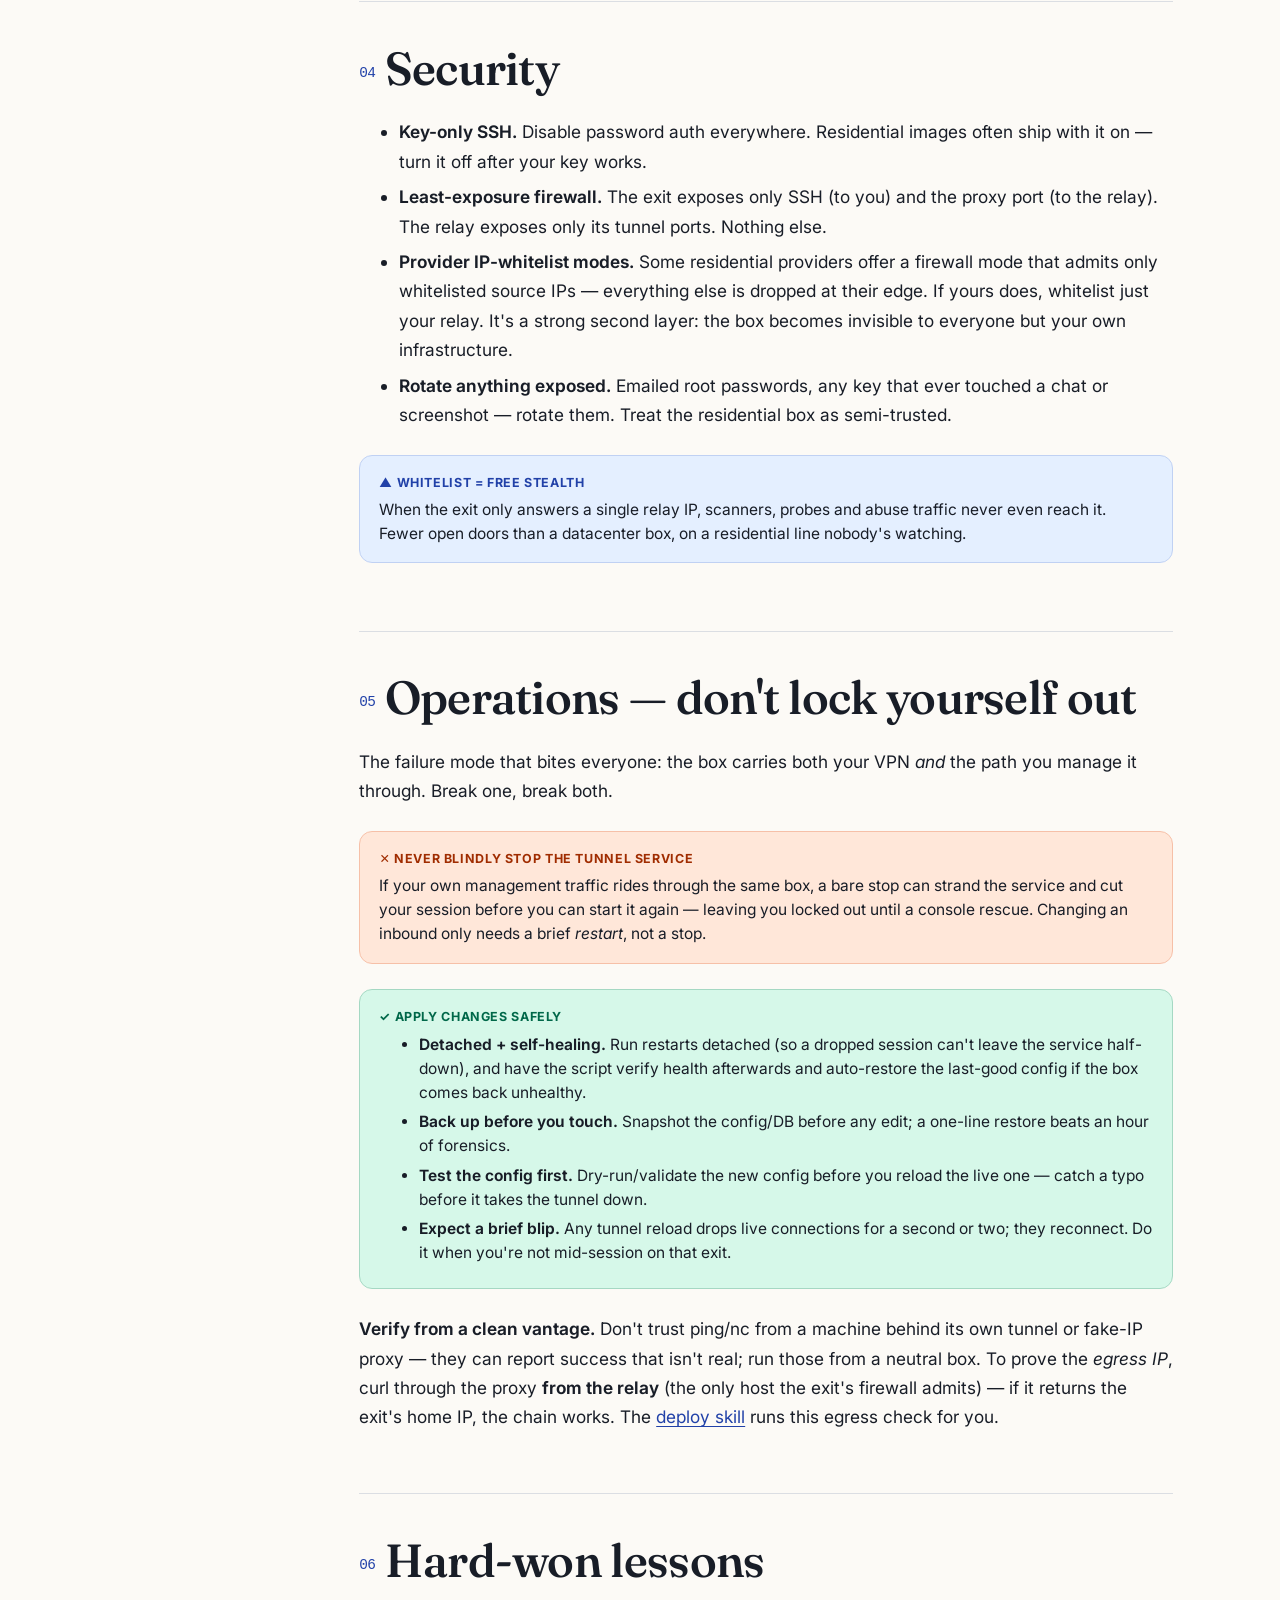
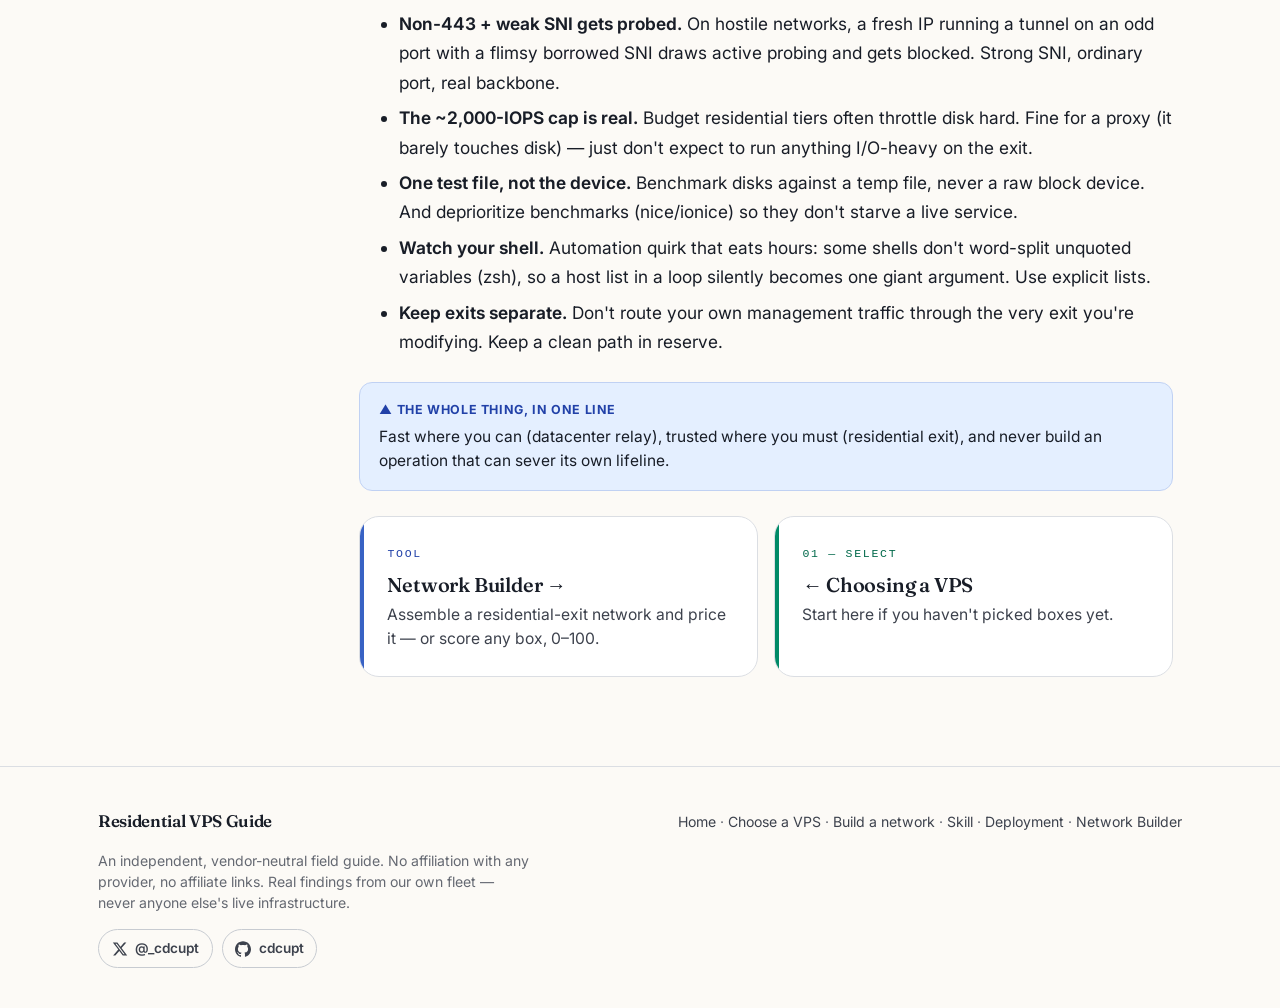
==== commit e8afac2b: "docs: slim guidebook pages to concepts + skill pointers Now that the deploy skill (setup.html) holds" ====
--- a/build.html
+++ b/build.html
@@ -82,13 +82,8 @@
             <text class="dg-t"  x="833" y="97"  text-anchor="middle" font-size="13">The internet</text>
             <text class="dg-s"  x="833" y="115" text-anchor="middle" font-size="10">sees a home IP</text>
           </svg>
-          <figcaption>The client only ever talks to the relay. The relay forwards over a private hop to the exit, which makes the final connection — so the site sees the exit's <strong>home-ISP address</strong>, never the datacenter or you.</figcaption>
+          <figcaption>The client only ever talks to the relay — the single public entry point. The relay forwards your decrypted traffic over a private hop to the exit, which makes the final outbound connection, so the site sees the exit's <strong>home-ISP address</strong>, never the datacenter or you.</figcaption>
         </figure>
-        <ul>
-          <li>Your client only ever connects to the <strong>relay</strong> — a fast, stable datacenter box on a good backbone. It's the single public entry point.</li>
-          <li>The relay forwards your decrypted traffic over a private hop to a <strong>residential exit</strong>, which makes the final outbound connection.</li>
-          <li>The website sees the <strong>exit's home-ISP address</strong> — never the datacenter, never you.</li>
-        </ul>
         <div class="callout tip">
           <div class="ct">▲ Why not connect straight to the residential box?</div>
           Residential IPs change, sit behind flaky home uplinks, and are often unreachable from the outside (CGNAT, inbound firewalls, provider whitelists). The datacenter relay gives you one stable, always-reachable front door; the residential box only ever has to make <em>outbound</em> connections.
@@ -101,7 +96,7 @@
         <h3>Reality, briefly</h3>
         <ul>
           <li><strong>Vision flow</strong> (<span class="mono">xtls-rprx-vision</span>) — reduces the "TLS-in-TLS" tell that naive proxies leak.</li>
-          <li><strong>Borrowed handshake</strong> — Reality proxies the TLS handshake of a real, popular HTTPS site that isn't yours. In config the target is <span class="mono">dest</span> (the site whose handshake is borrowed) and <span class="mono">serverNames</span> is the SNI your client presents — point both at the same real, unrelated site that stays up. A strong choice matters: weak or suspicious ones get probed and blocked faster on hostile networks.</li>
+          <li><strong>Borrowed handshake</strong> — Reality mimics the TLS handshake of a real, popular HTTPS site that isn't yours: <span class="mono">dest</span> is that site, <span class="mono">serverNames</span> the matching SNI your client presents — point both at the same real, unrelated site that stays up. The choice matters: weak or obscure ones get probed and blocked faster on hostile networks.</li>
           <li><strong>One inbound per exit</strong> — give each exit its own port + keypair on the relay, and a routing rule sending that inbound's traffic to that exit. Clean, and you can add/remove exits independently.</li>
         </ul>
         <figure class="fig">
@@ -132,12 +127,7 @@
 
       <section id="exit">
         <h2><span class="n">03</span>The residential exit</h2>
-        <p>The exit's only job is to receive traffic from the relay and make the outbound connection from its home IP. Keep it dead simple: a single lightweight forward proxy.</p>
-        <pre><span class="c"># a minimal HTTP forward proxy, listening only for the relay</span>
-gost -L "http://0.0.0.0:<span class="k">PROXY_PORT</span>"
-
-<span class="c"># if the box exposes more than one egress interface/IP, bind to the one you want</span>
-gost -L "http://0.0.0.0:PROXY_PORT?interface=<span class="k">EGRESS_IP</span>"</pre>
+        <p>The exit's only job is to receive traffic from the relay and make the outbound connection from its home IP. Keep it dead simple: a single lightweight forward proxy such as <span class="mono">gost</span>, listening only for the relay. If the box exposes more than one egress IP, bind the proxy to the one you want.</p>
         <p>A single-process proxy like <span class="mono">gost</span> multiplexes connections and won't fall over under the pool of idle tunnels a relay holds open — unlike fork-per-connection proxies, which starve their worker pool and hang. Run it under a supervisor that restarts on failure.</p>
         <div class="callout tip">
           <div class="ct">▲ TCP only</div>
@@ -145,11 +135,9 @@
         </div>
         <div class="callout dont">
           <div class="ct">✕ Never leave the proxy open to the world</div>
-          A no-auth proxy on a public IP will be found and abused within hours. Firewall the proxy port to <strong>accept only the relay's IP</strong> — nothing else should ever reach it.
-        </div>
-        <pre>ufw allow 22/tcp
-ufw allow from <span class="k">RELAY_IP</span> to any port PROXY_PORT proto tcp
-ufw --force enable   <span class="c"># allow SSH FIRST, or you lock yourself out</span></pre>
+          A no-auth proxy on a public IP will be found and abused within hours. Firewall the proxy port to <strong>accept only the relay's IP</strong> — nothing else should ever reach it. Open your SSH port <em>first</em>, or enabling the firewall locks you out.
+        </div>
+        <p>The <a href="setup.html">deploy skill</a> has the exact commands — the <span class="mono">gost</span> proxy unit and the lockout-safe firewall sequence (allow SSH, allow only the relay to the proxy port, enable, then prove a fresh login still works).</p>
       </section>
 
       <section id="security">
@@ -182,9 +170,7 @@
             <li><strong>Expect a brief blip.</strong> Any tunnel reload drops live connections for a second or two; they reconnect. Do it when you're not mid-session on that exit.</li>
           </ul>
         </div>
-        <p><strong>Verify from a clean vantage.</strong> Don't trust <span class="mono">ping</span>/<span class="mono">nc</span> from a machine behind its own tunnel or fake-IP proxy — they can report success that isn't real; run those from a neutral box. To prove the <em>egress IP</em>, curl through the proxy — but that has to run <strong>from the relay</strong> (the only host the exit's firewall admits), or temporarily whitelist your test box first:</p>
-        <pre><span class="c"># run FROM the relay: prove traffic really exits on the home IP</span>
-curl -x http://EXIT_IP:PROXY_PORT https://api.ipify.org</pre>
+        <p><strong>Verify from a clean vantage.</strong> Don't trust <span class="mono">ping</span>/<span class="mono">nc</span> from a machine behind its own tunnel or fake-IP proxy — they can report success that isn't real; run those from a neutral box. To prove the <em>egress IP</em>, curl through the proxy <strong>from the relay</strong> (the only host the exit's firewall admits) — if it returns the exit's home IP, the chain works. The <a href="setup.html">deploy skill</a> runs this egress check for you.</p>
       </section>
 
       <section id="lessons">
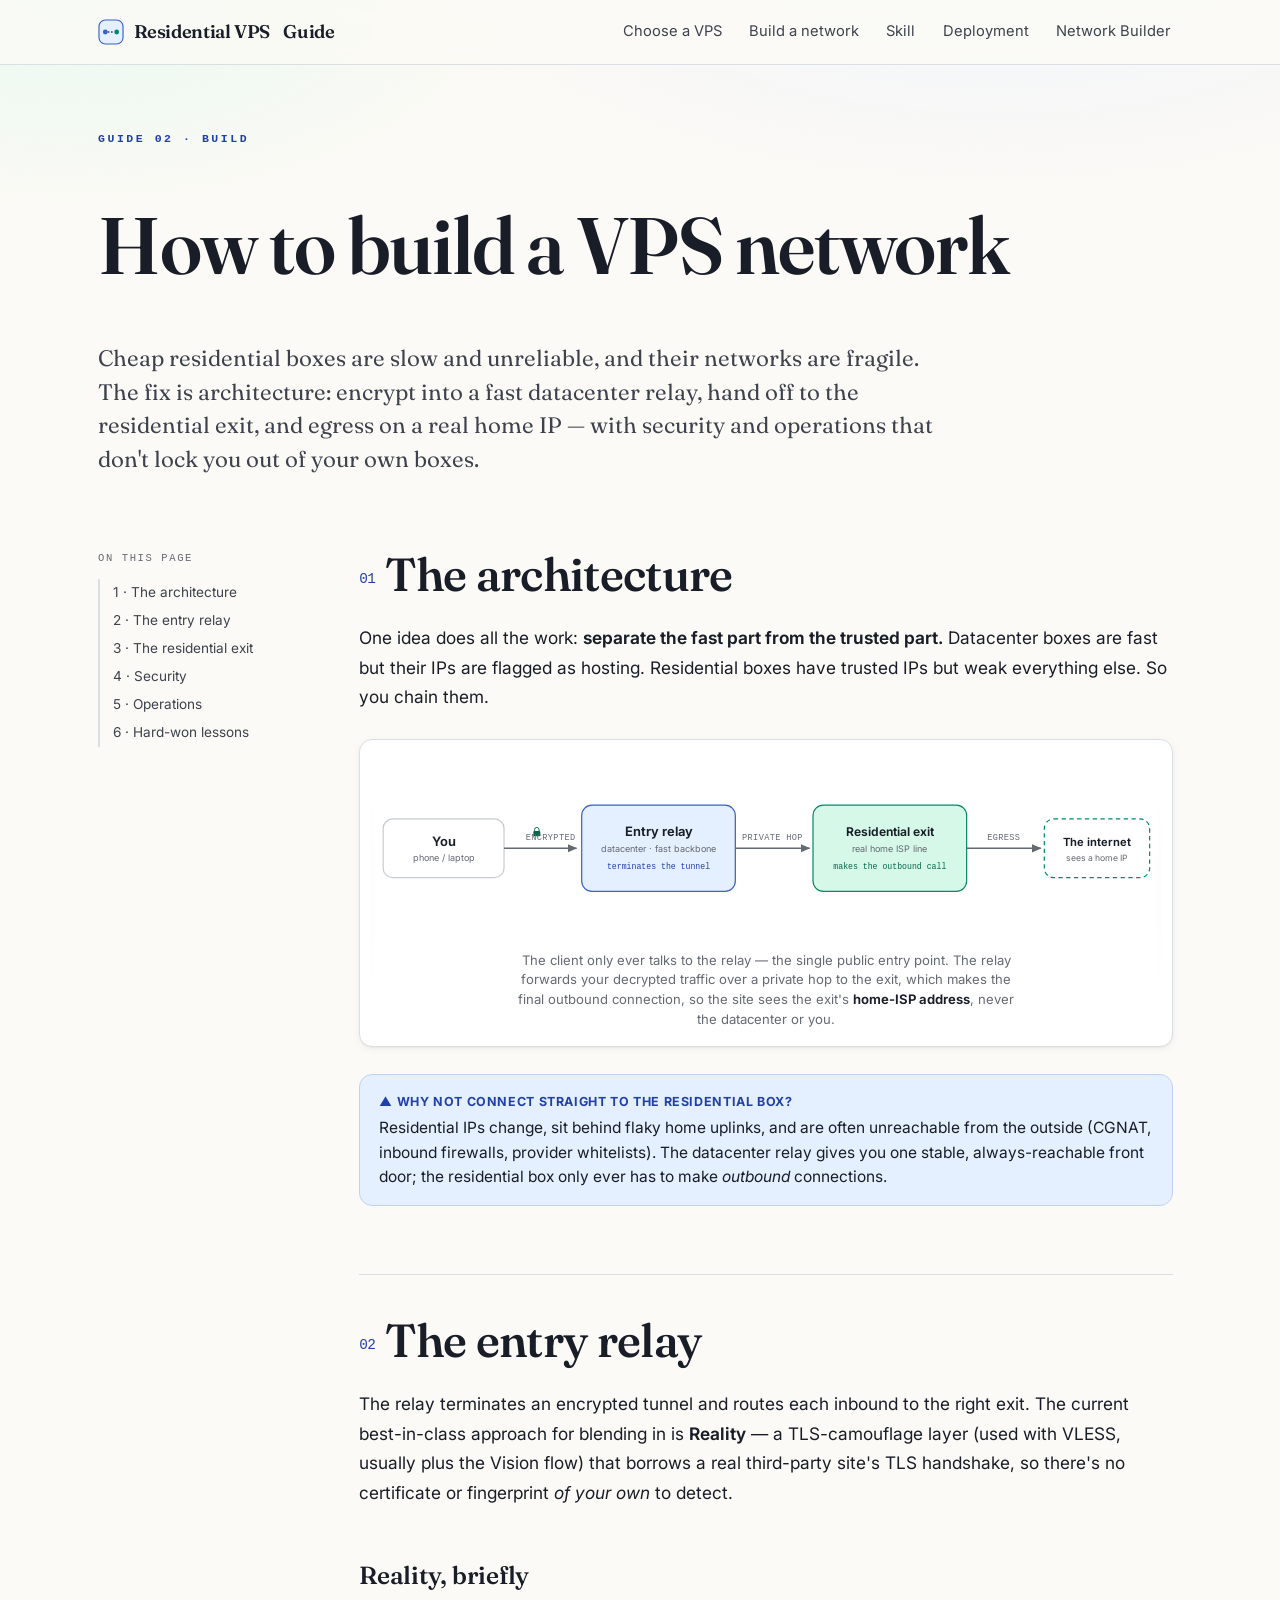
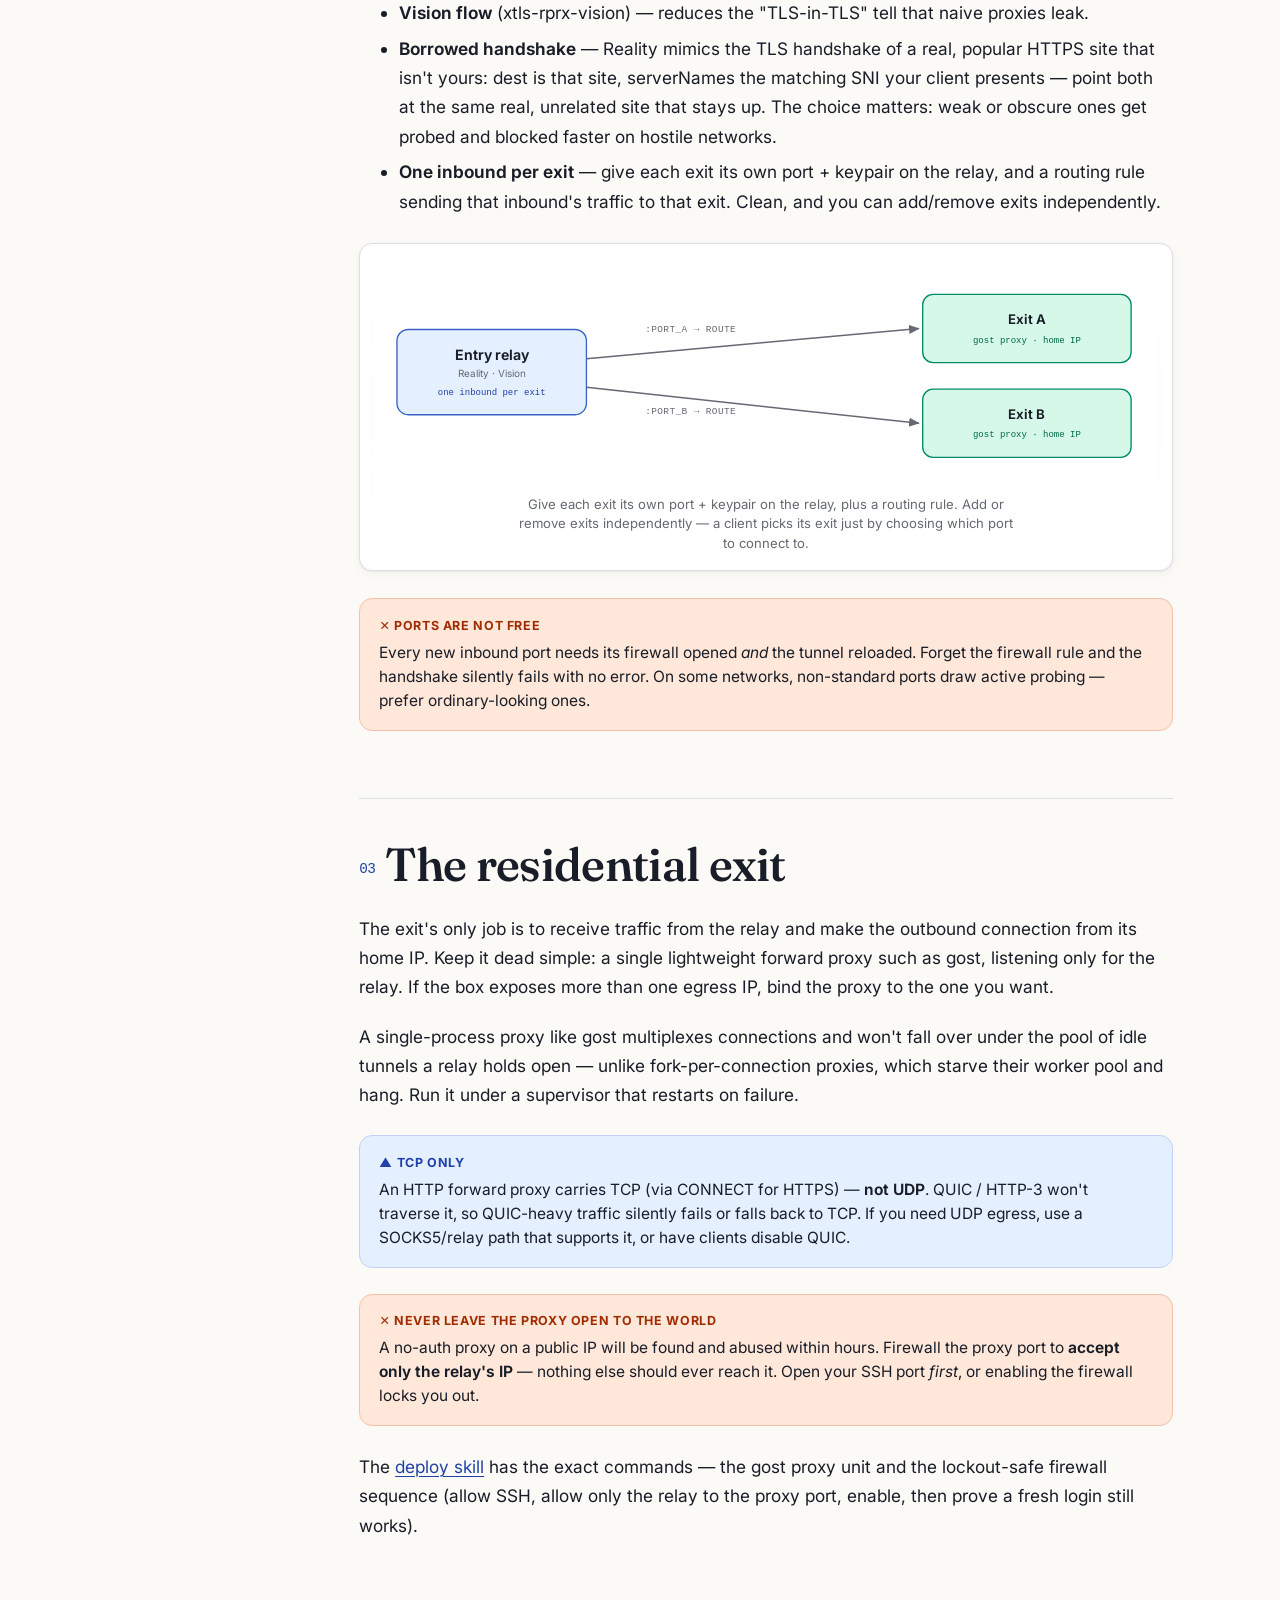
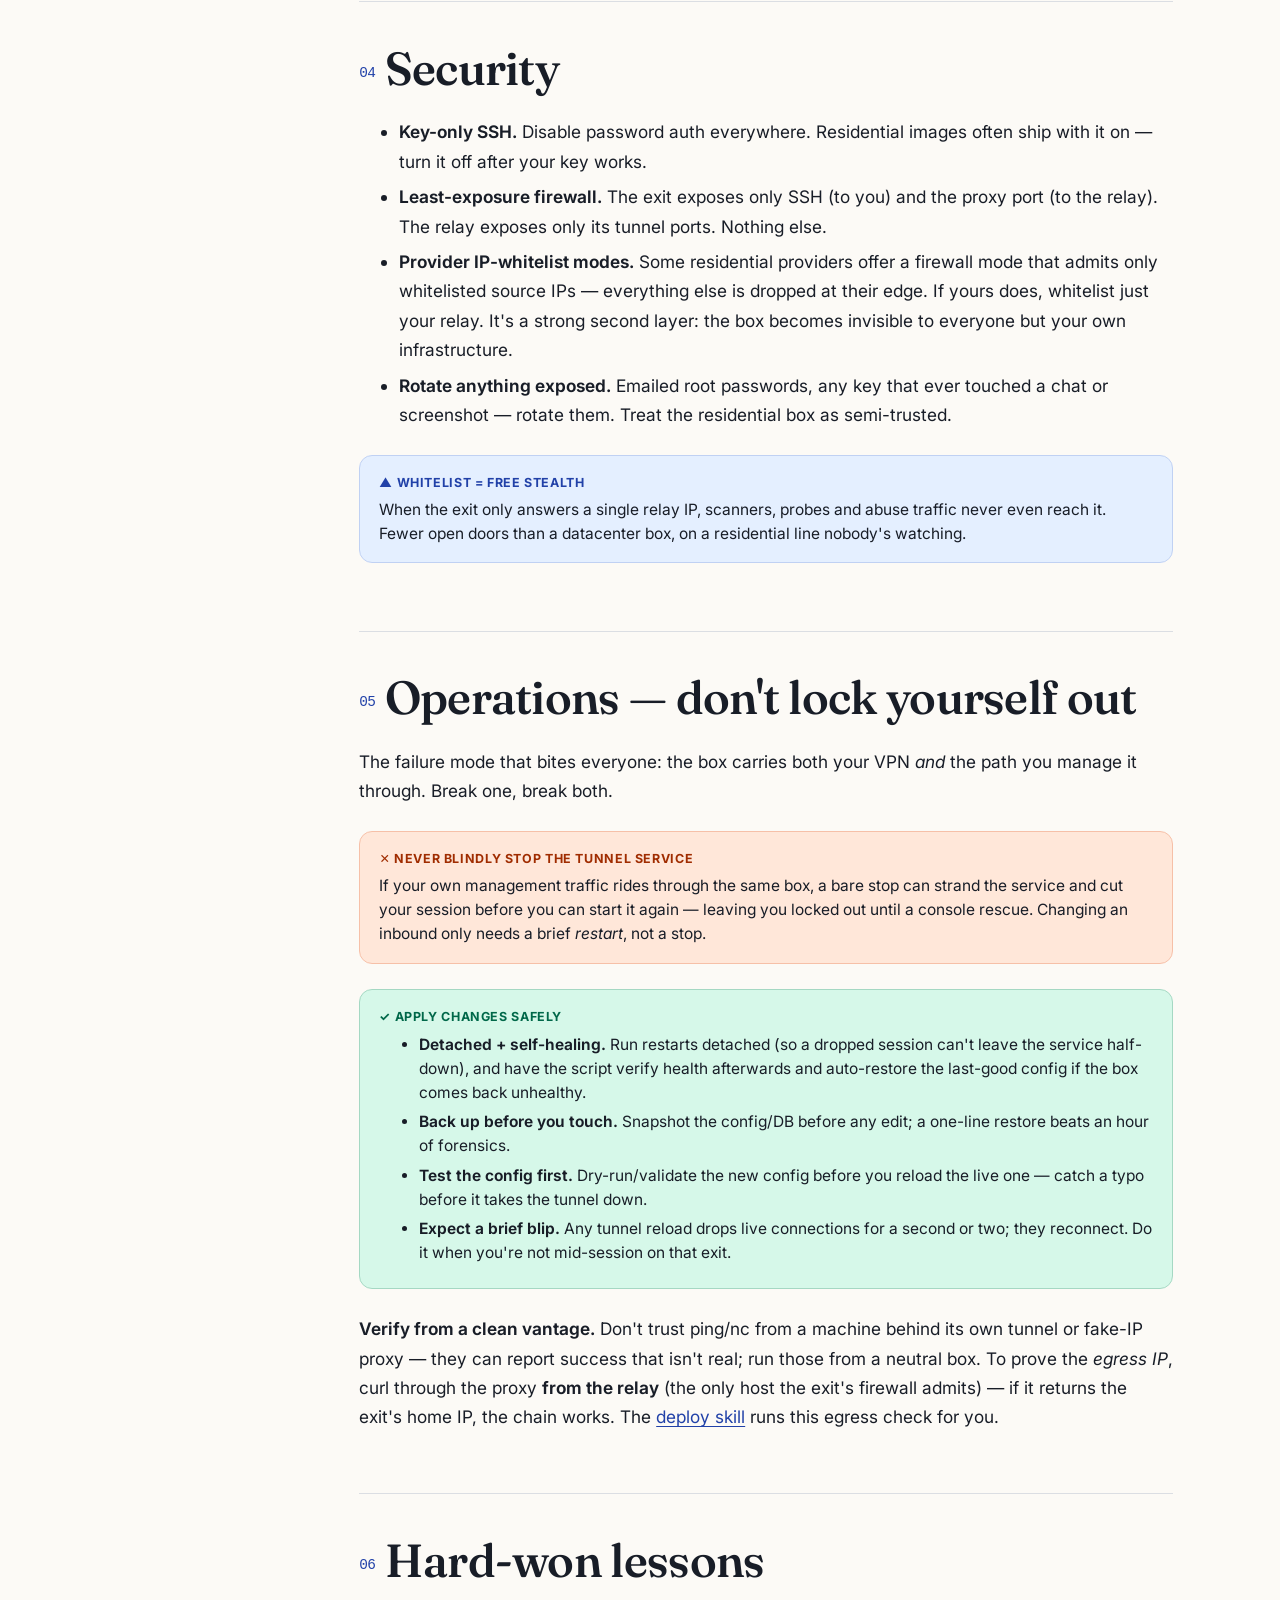
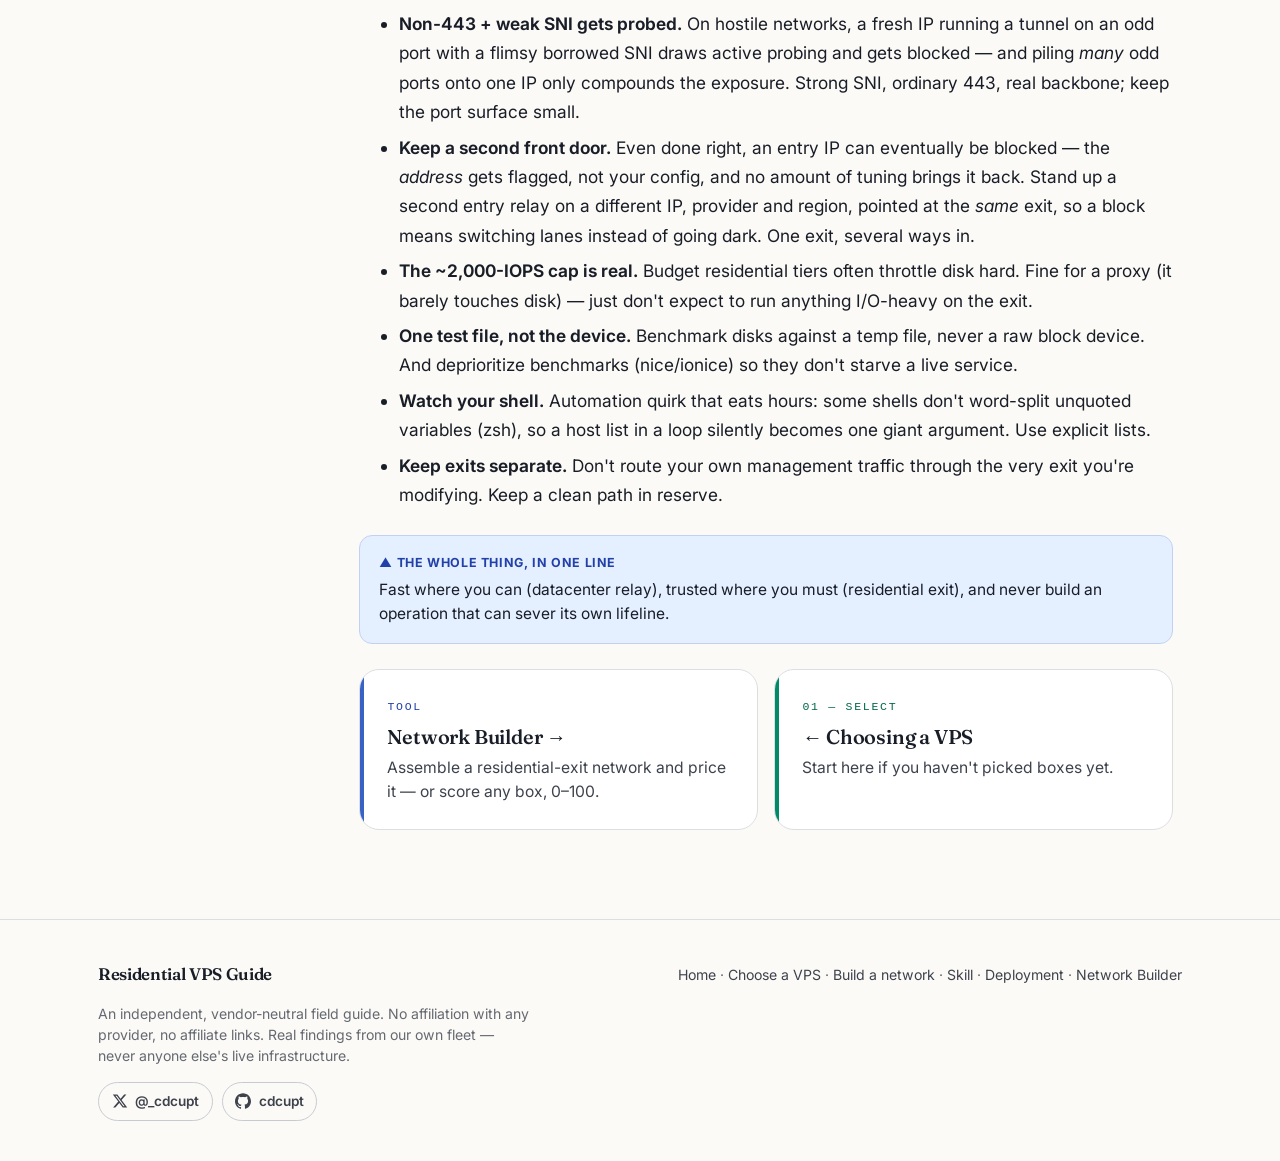
==== commit 9f2552c7: "feat: promote DMIT to a benchmarked CN2 GIA jump host (LA + HK) + cross-backup lesson - DMIT added a" ====
--- a/build.html
+++ b/build.html
@@ -176,7 +176,8 @@
       <section id="lessons">
         <h2><span class="n">06</span>Hard-won lessons</h2>
         <ul>
-          <li><strong>Non-443 + weak SNI gets probed.</strong> On hostile networks, a fresh IP running a tunnel on an odd port with a flimsy borrowed SNI draws active probing and gets blocked. Strong SNI, ordinary port, real backbone.</li>
+          <li><strong>Non-443 + weak SNI gets probed.</strong> On hostile networks, a fresh IP running a tunnel on an odd port with a flimsy borrowed SNI draws active probing and gets blocked — and piling <em>many</em> odd ports onto one IP only compounds the exposure. Strong SNI, ordinary 443, real backbone; keep the port surface small.</li>
+          <li><strong>Keep a second front door.</strong> Even done right, an entry IP can eventually be blocked — the <em>address</em> gets flagged, not your config, and no amount of tuning brings it back. Stand up a second entry relay on a different IP, provider and region, pointed at the <em>same</em> exit, so a block means switching lanes instead of going dark. One exit, several ways in.</li>
           <li><strong>The ~2,000-IOPS cap is real.</strong> Budget residential tiers often throttle disk hard. Fine for a proxy (it barely touches disk) — just don't expect to run anything I/O-heavy on the exit.</li>
           <li><strong>One test file, not the device.</strong> Benchmark disks against a temp file, never a raw block device. And deprioritize benchmarks (<span class="mono">nice</span>/<span class="mono">ionice</span>) so they don't starve a live service.</li>
           <li><strong>Watch your shell.</strong> Automation quirk that eats hours: some shells don't word-split unquoted variables (zsh), so a host list in a loop silently becomes one giant argument. Use explicit lists.</li>
--- a/style.css
+++ b/style.css
@@ -22,6 +22,11 @@
   --warn:       oklch(58% 0.16 40);    /* rust = warning/don't (borders/fills) */
   --warn-ink:   oklch(47% 0.16 38);    /* darker rust for TEXT (WCAG AA) */
   --warn-bg:    oklch(95% 0.04 45);
+
+  /* ⑥ IP-purity traffic light (dot + rating text; all WCAG AA on light panel) */
+  --purity-high: oklch(48% 0.14 152);  /* green  = HIGH  (excellent) */
+  --purity-mid:  oklch(54% 0.13 72);   /* amber  = MEDIUM (variable/degrading/good/average) */
+  --purity-low:  oklch(50% 0.19 28);   /* red    = LOW   (poor/low) */
 
   --r-lg:20px; --r-md:13px; --r-sm:8px;
   --shadow-sm:0 1px 2px oklch(23% 0.02 265 / .05), 0 2px 8px oklch(23% 0.02 265 / .05);
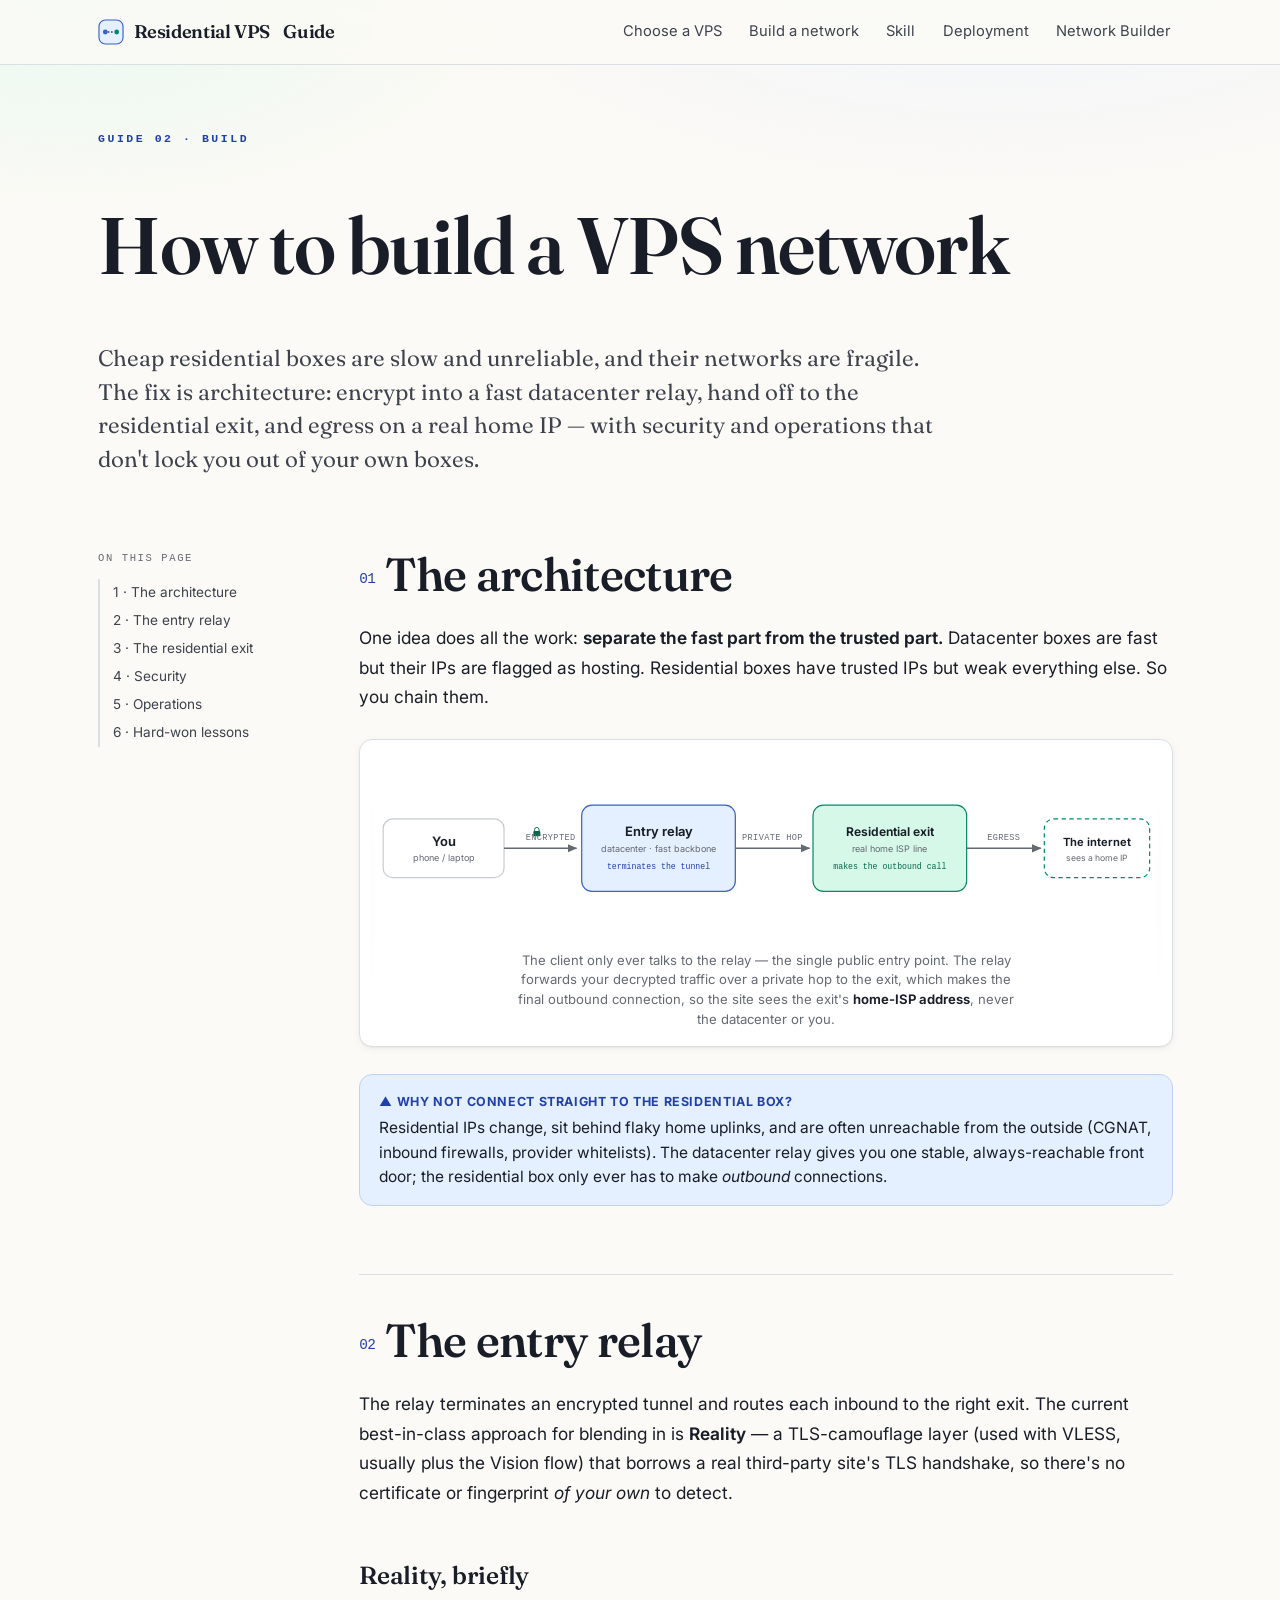
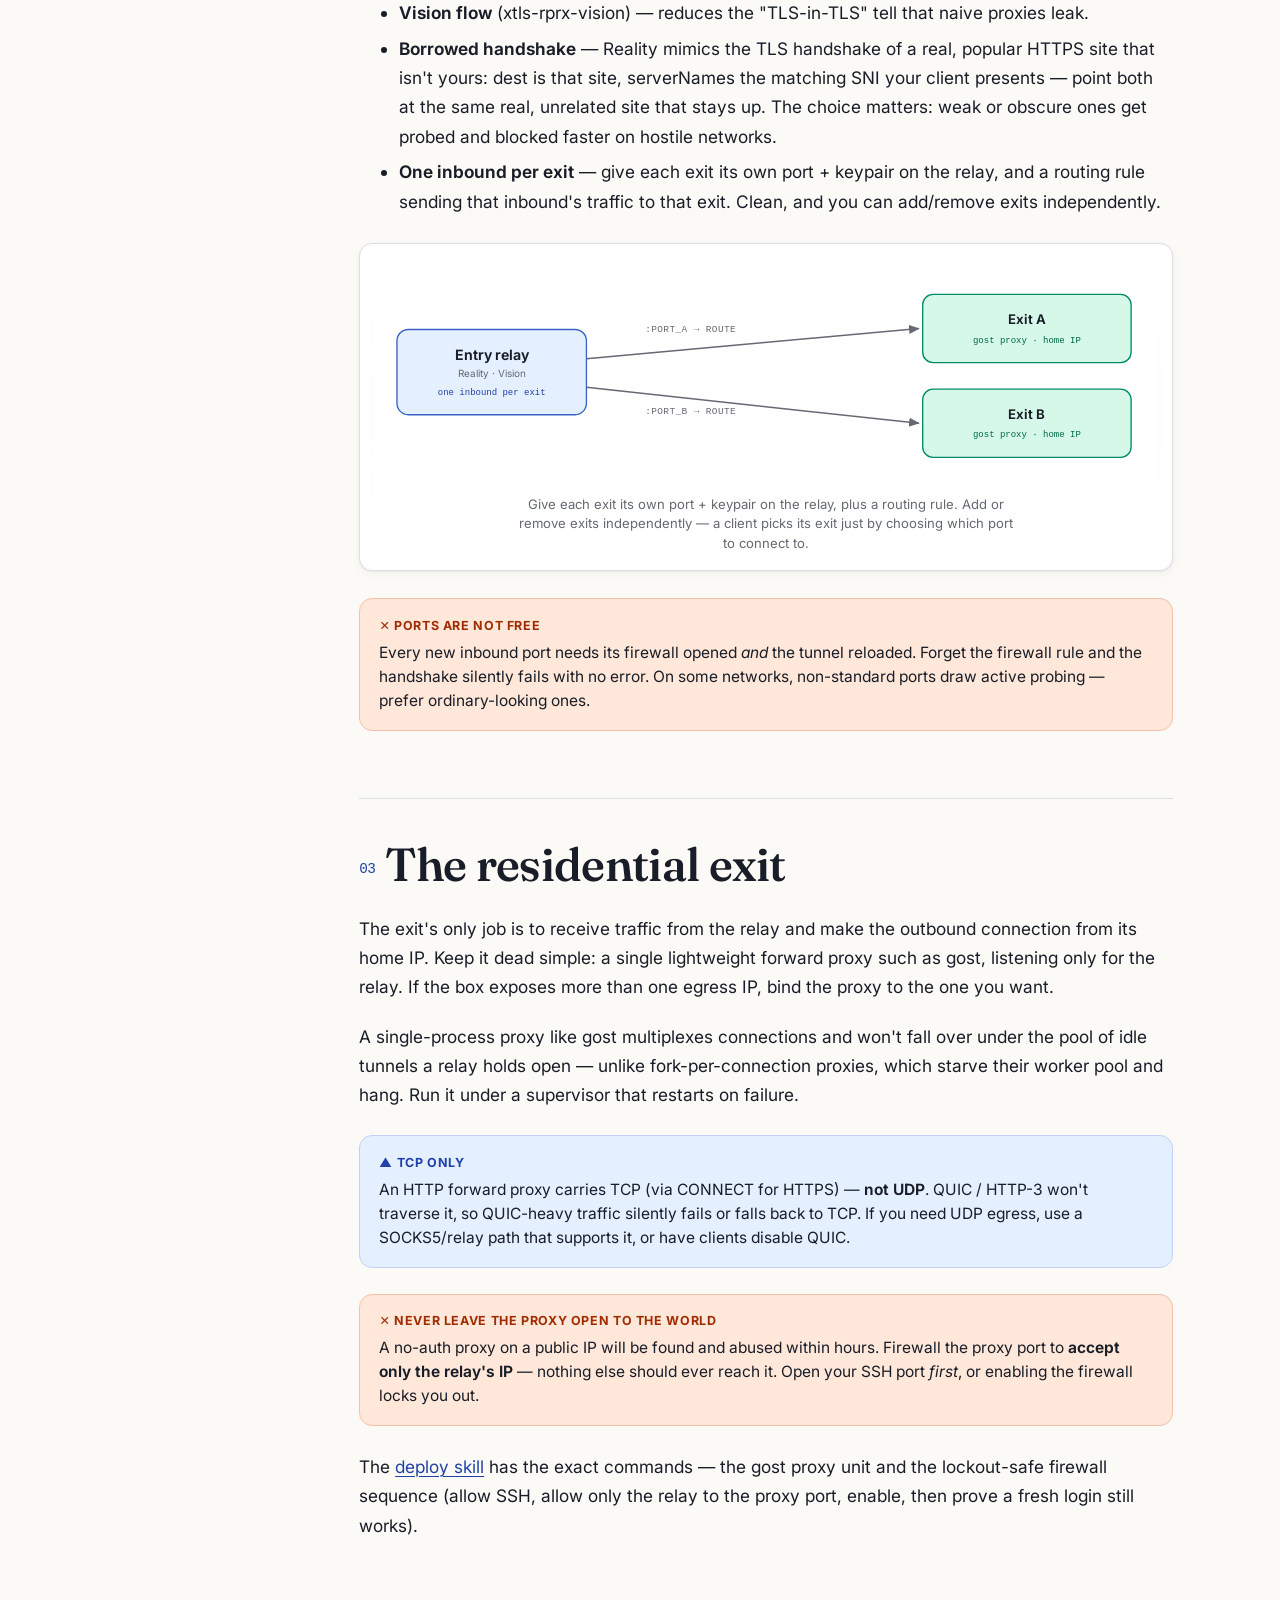
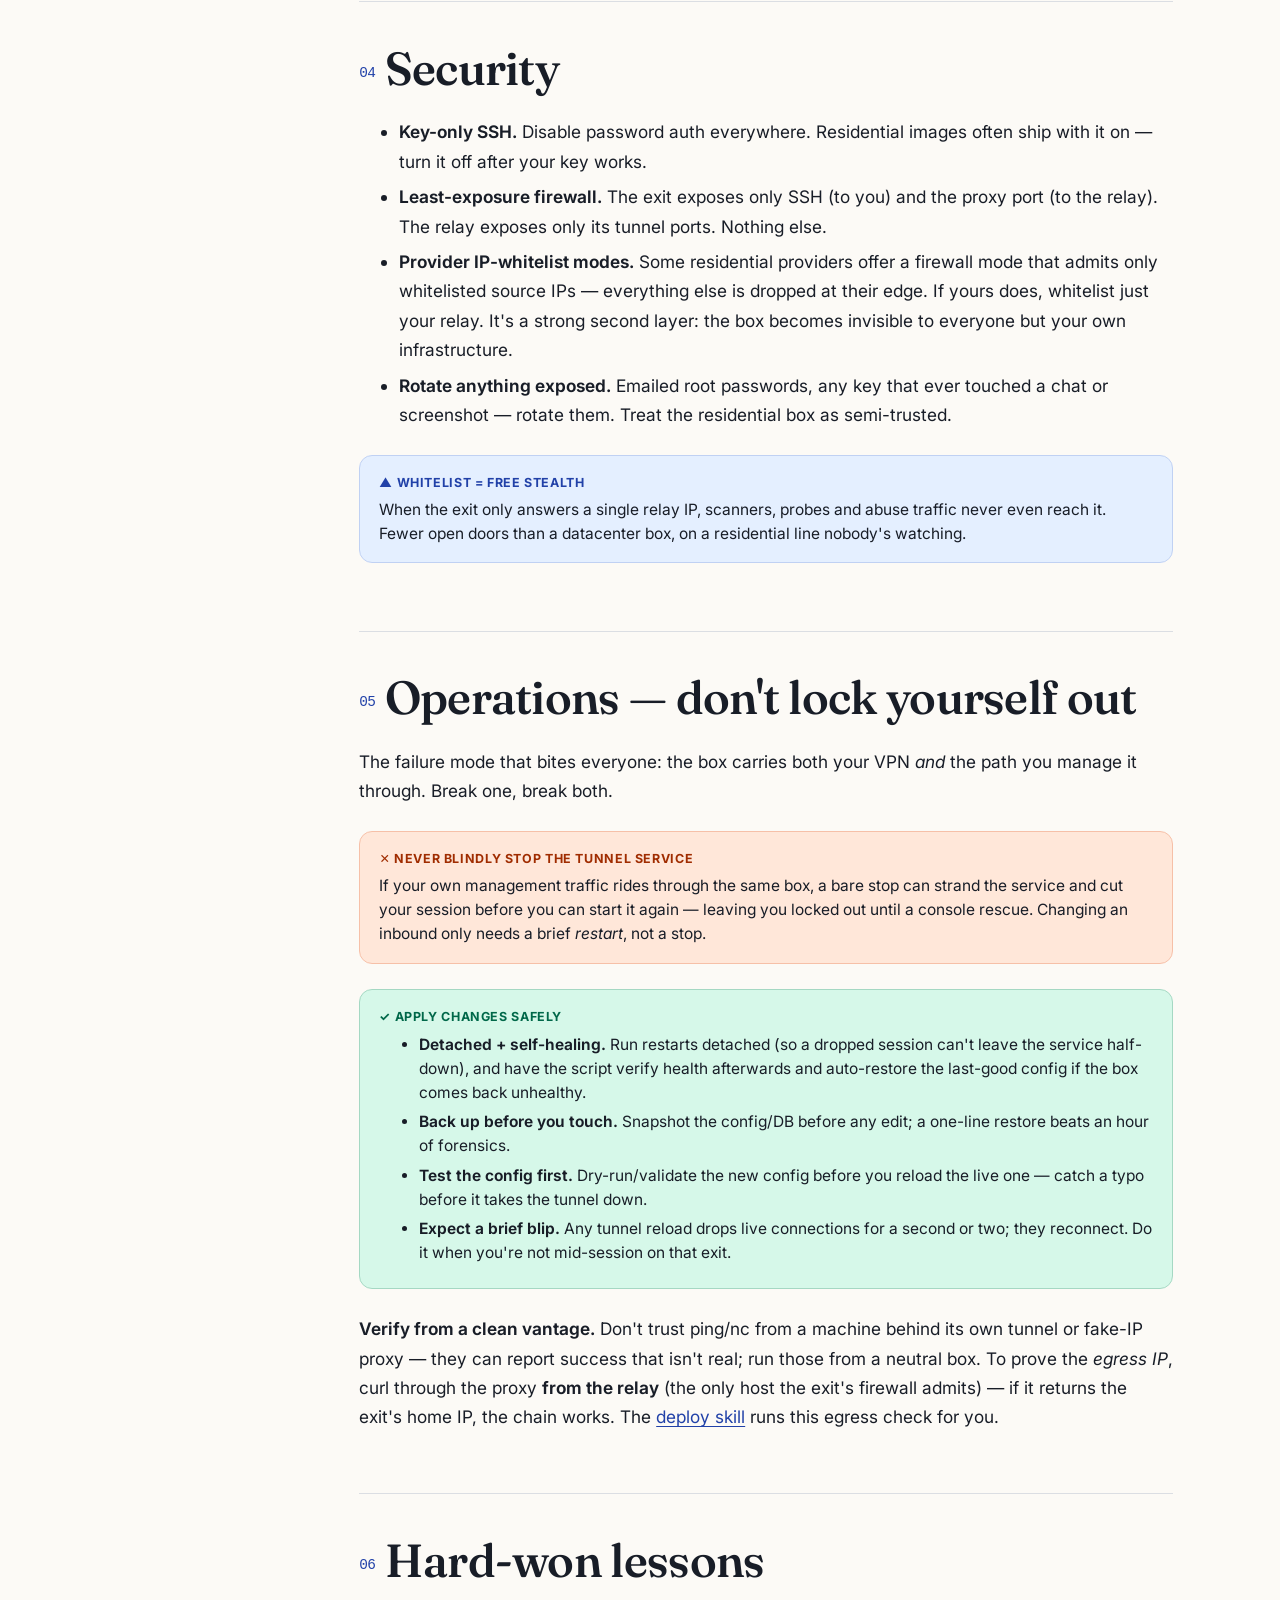
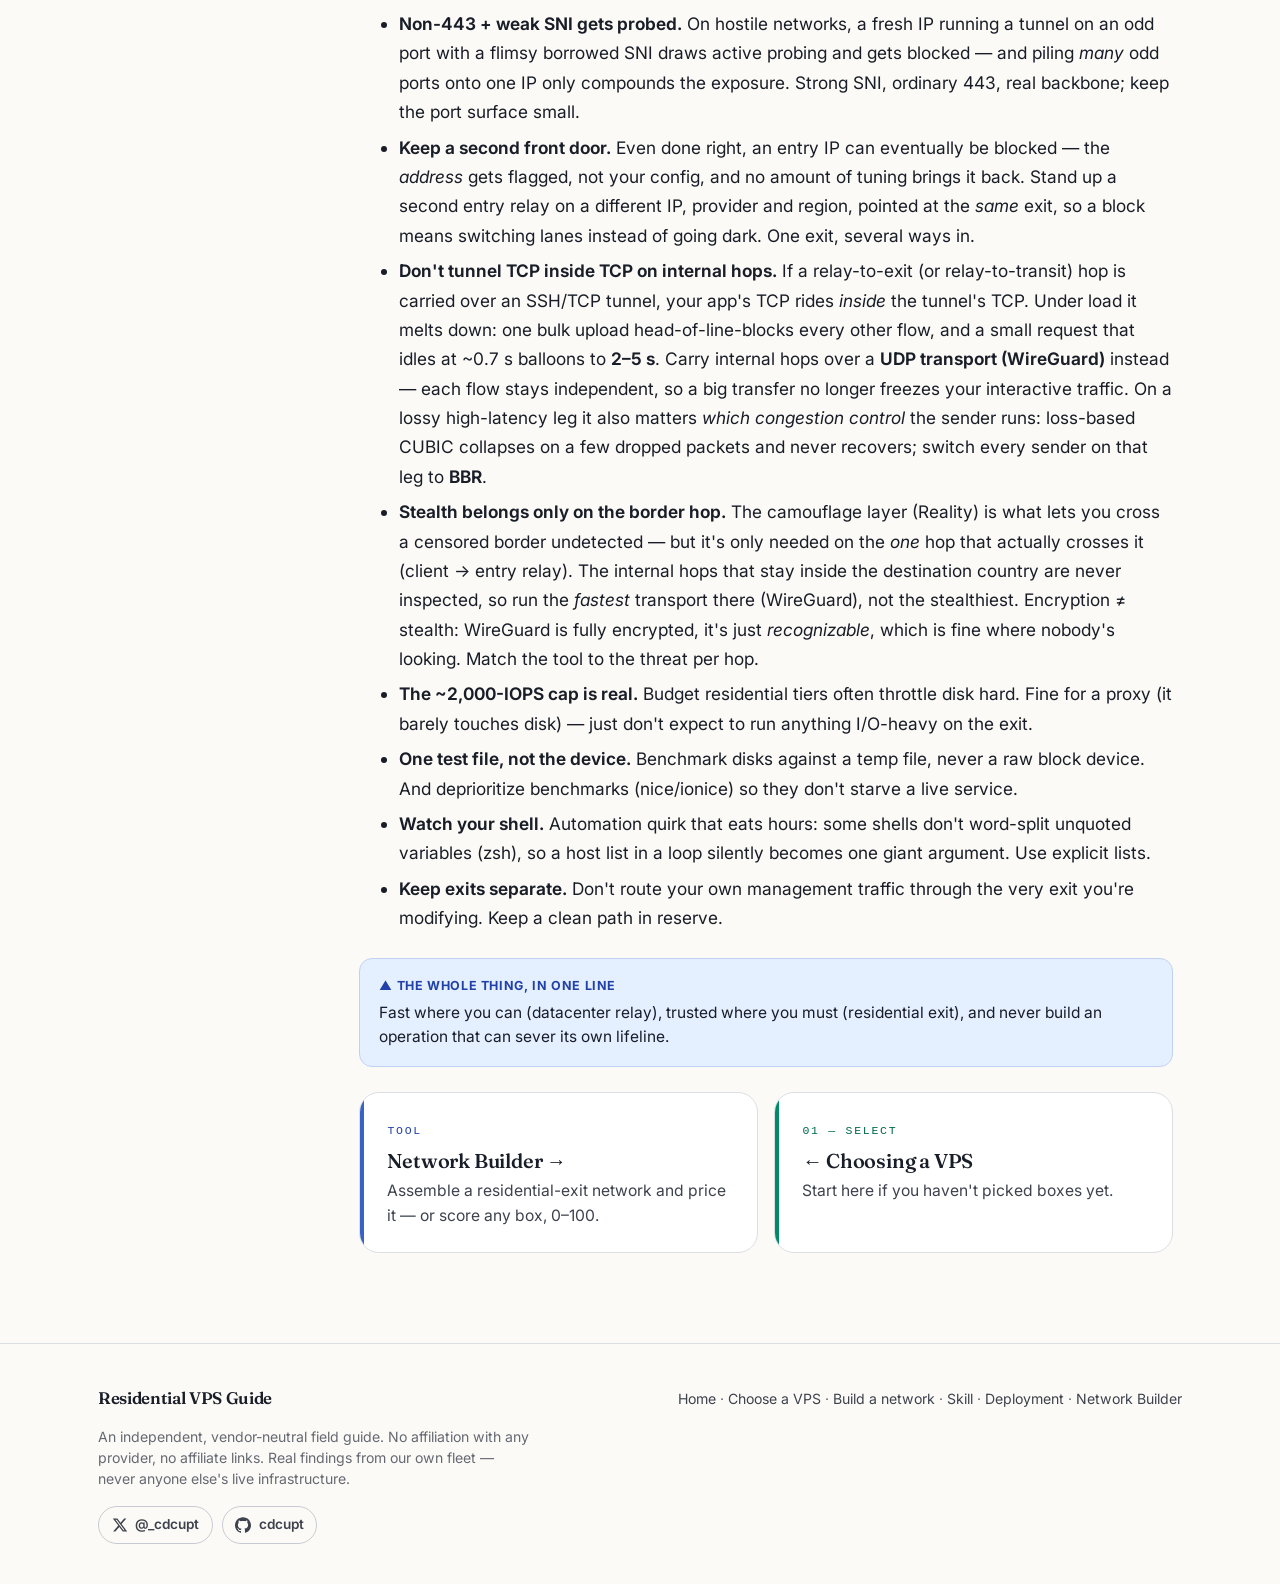
==== commit ba3062ae: "guide: add transport lessons — UDP(WireGuard) for internal hops, Reality only on the border hop Don'" ====
--- a/build.html
+++ b/build.html
@@ -178,6 +178,8 @@
         <ul>
           <li><strong>Non-443 + weak SNI gets probed.</strong> On hostile networks, a fresh IP running a tunnel on an odd port with a flimsy borrowed SNI draws active probing and gets blocked — and piling <em>many</em> odd ports onto one IP only compounds the exposure. Strong SNI, ordinary 443, real backbone; keep the port surface small.</li>
           <li><strong>Keep a second front door.</strong> Even done right, an entry IP can eventually be blocked — the <em>address</em> gets flagged, not your config, and no amount of tuning brings it back. Stand up a second entry relay on a different IP, provider and region, pointed at the <em>same</em> exit, so a block means switching lanes instead of going dark. One exit, several ways in.</li>
+          <li><strong>Don't tunnel TCP inside TCP on internal hops.</strong> If a relay-to-exit (or relay-to-transit) hop is carried over an <span class="mono">SSH</span>/TCP tunnel, your app's TCP rides <em>inside</em> the tunnel's TCP. Under load it melts down: one bulk upload head-of-line-blocks every other flow, and a small request that idles at ~0.7&nbsp;s balloons to <strong>2–5&nbsp;s</strong>. Carry internal hops over a <strong>UDP transport (WireGuard)</strong> instead — each flow stays independent, so a big transfer no longer freezes your interactive traffic. On a lossy high-latency leg it also matters <em>which congestion control</em> the sender runs: loss-based <span class="mono">CUBIC</span> collapses on a few dropped packets and never recovers; switch every sender on that leg to <strong>BBR</strong>.</li>
+          <li><strong>Stealth belongs only on the border hop.</strong> The camouflage layer (Reality) is what lets you cross a censored border undetected — but it's only needed on the <em>one</em> hop that actually crosses it (client → entry relay). The internal hops that stay inside the destination country are never inspected, so run the <em>fastest</em> transport there (WireGuard), not the stealthiest. Encryption ≠ stealth: WireGuard is fully encrypted, it's just <em>recognizable</em>, which is fine where nobody's looking. Match the tool to the threat per hop.</li>
           <li><strong>The ~2,000-IOPS cap is real.</strong> Budget residential tiers often throttle disk hard. Fine for a proxy (it barely touches disk) — just don't expect to run anything I/O-heavy on the exit.</li>
           <li><strong>One test file, not the device.</strong> Benchmark disks against a temp file, never a raw block device. And deprioritize benchmarks (<span class="mono">nice</span>/<span class="mono">ionice</span>) so they don't starve a live service.</li>
           <li><strong>Watch your shell.</strong> Automation quirk that eats hours: some shells don't word-split unquoted variables (zsh), so a host list in a loop silently becomes one giant argument. Use explicit lists.</li>
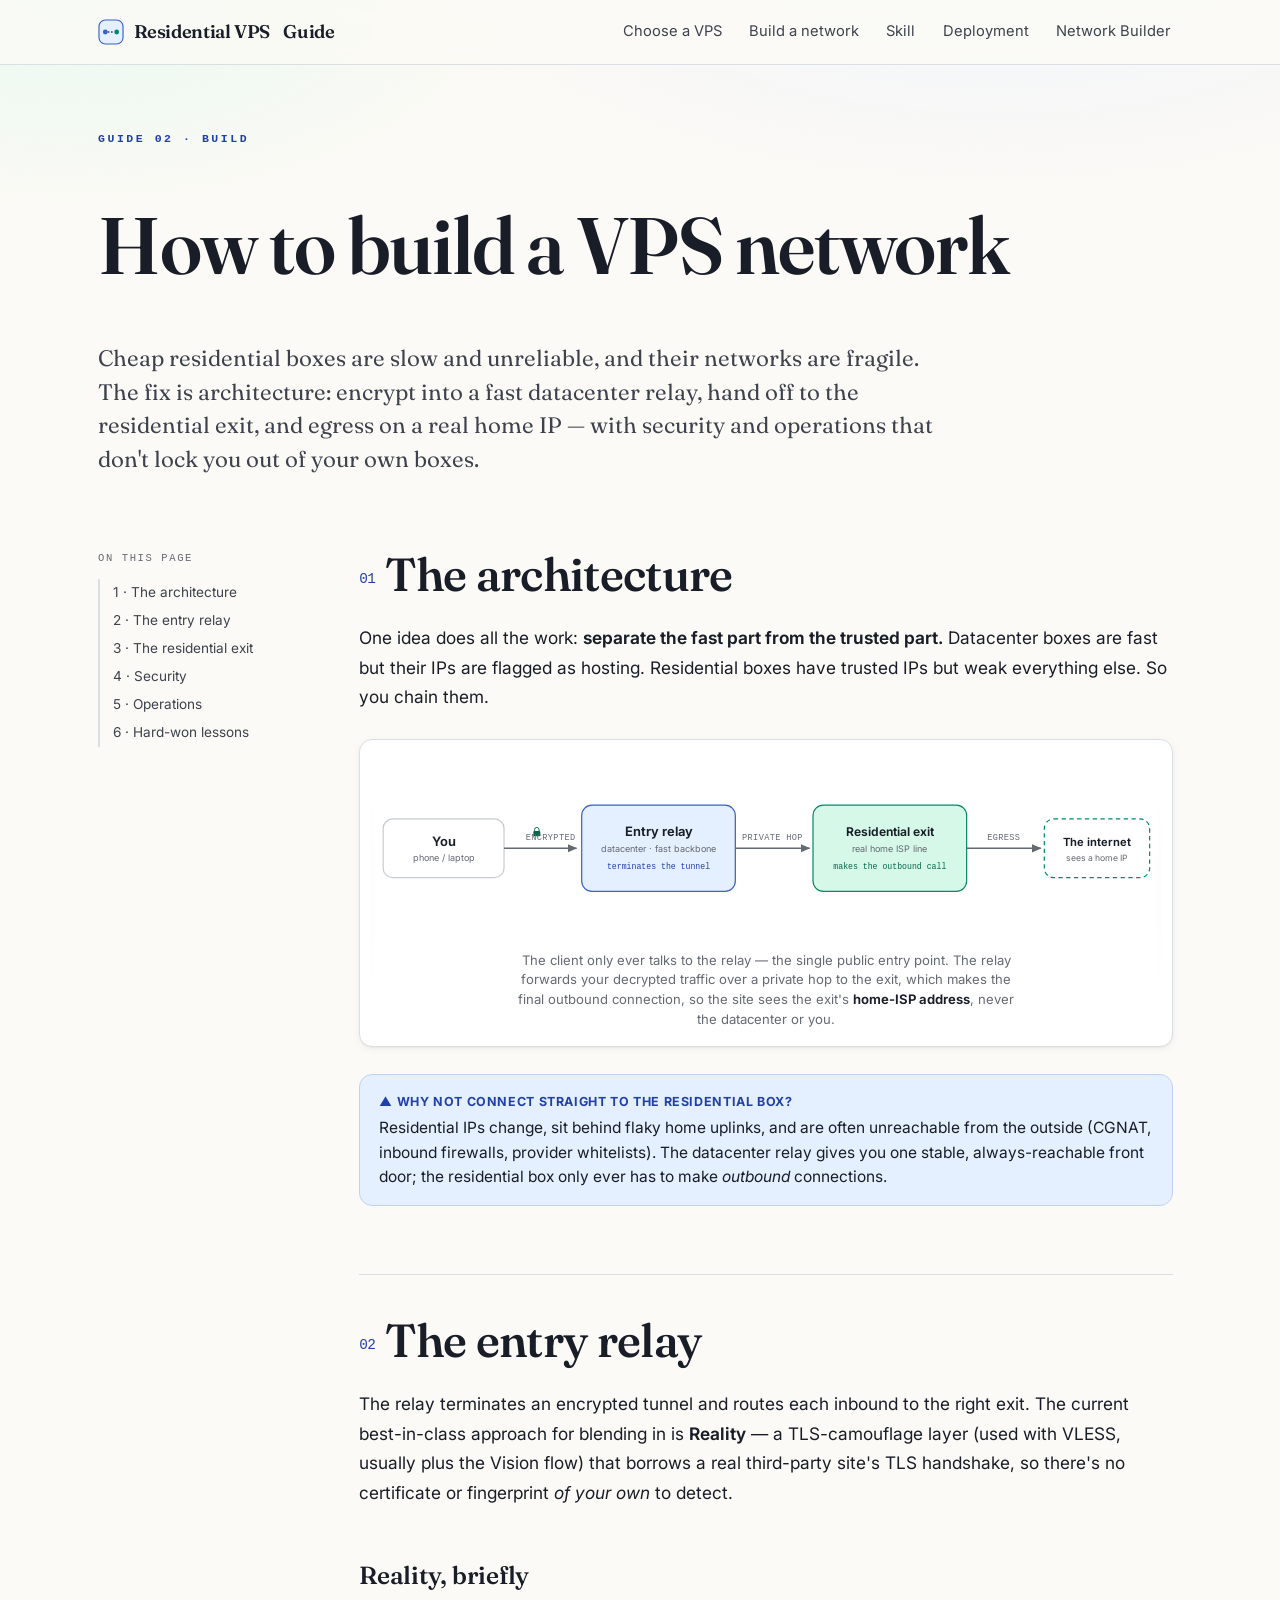
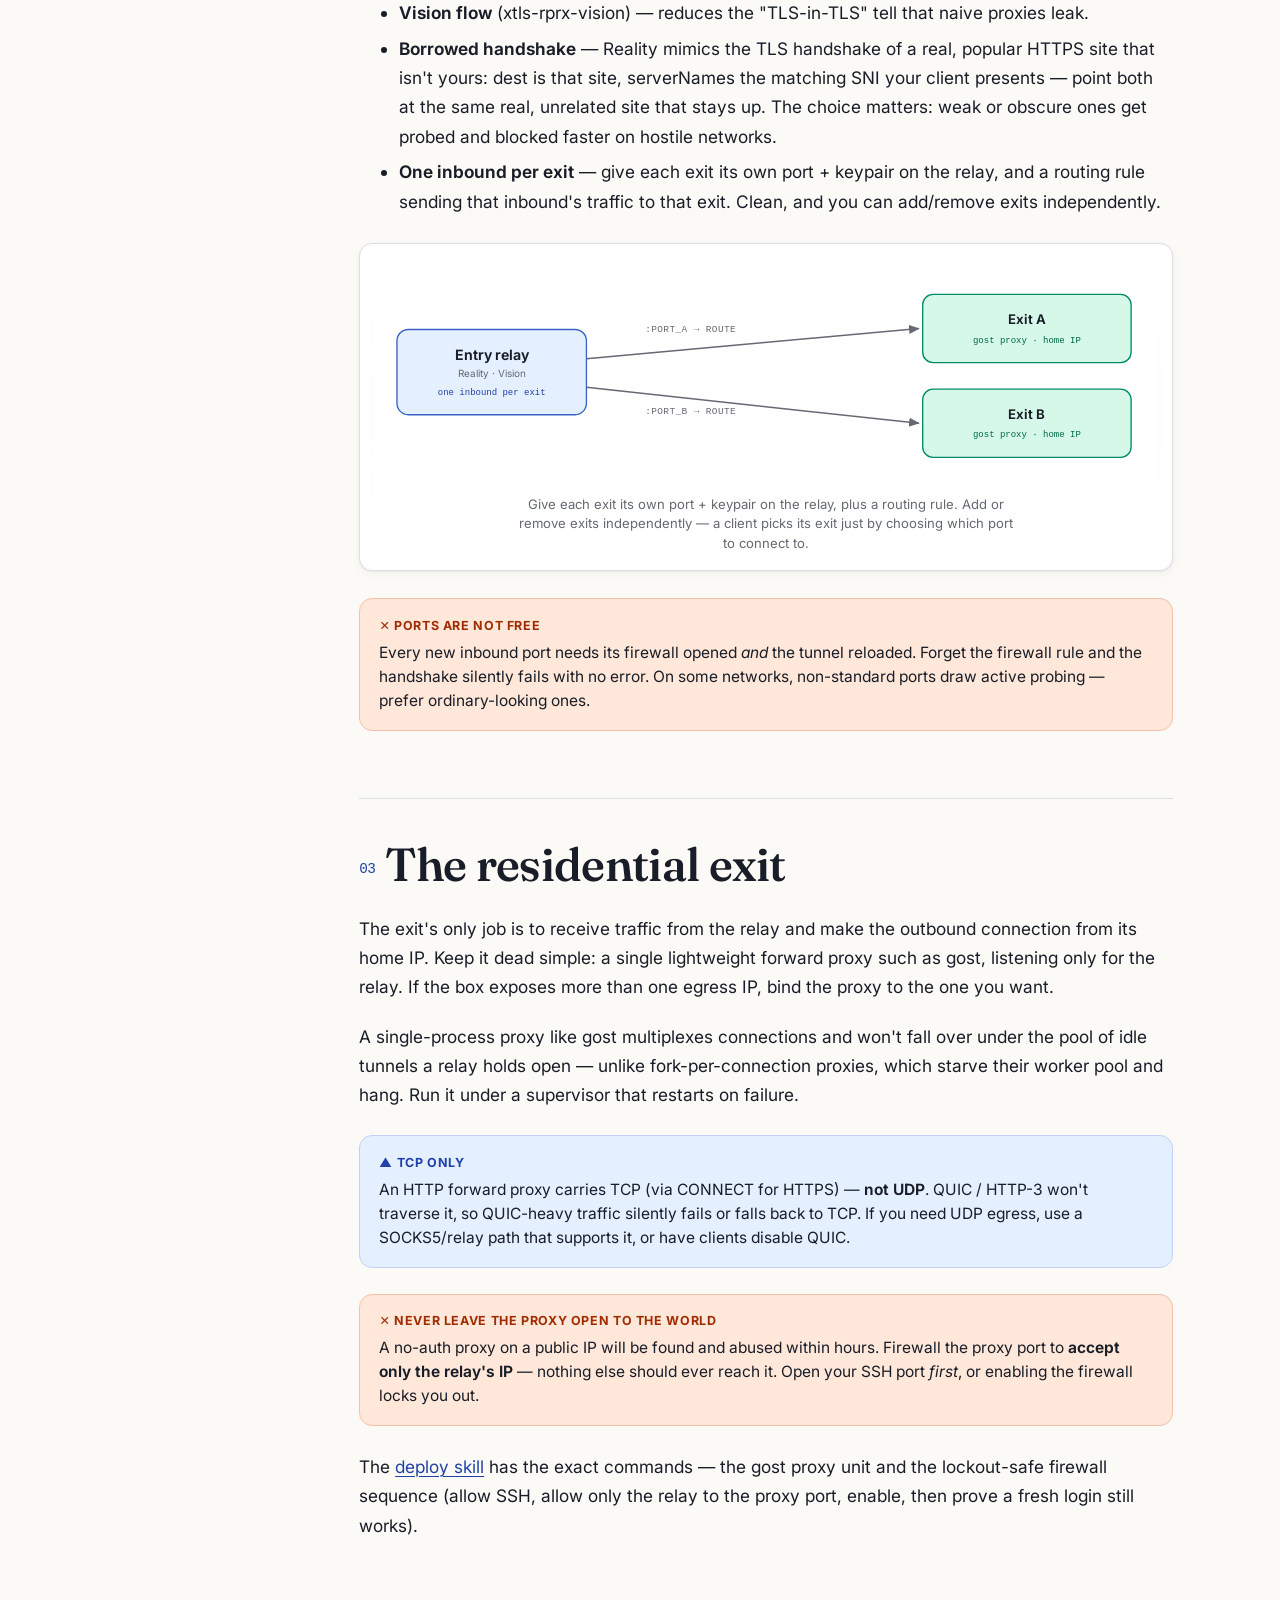
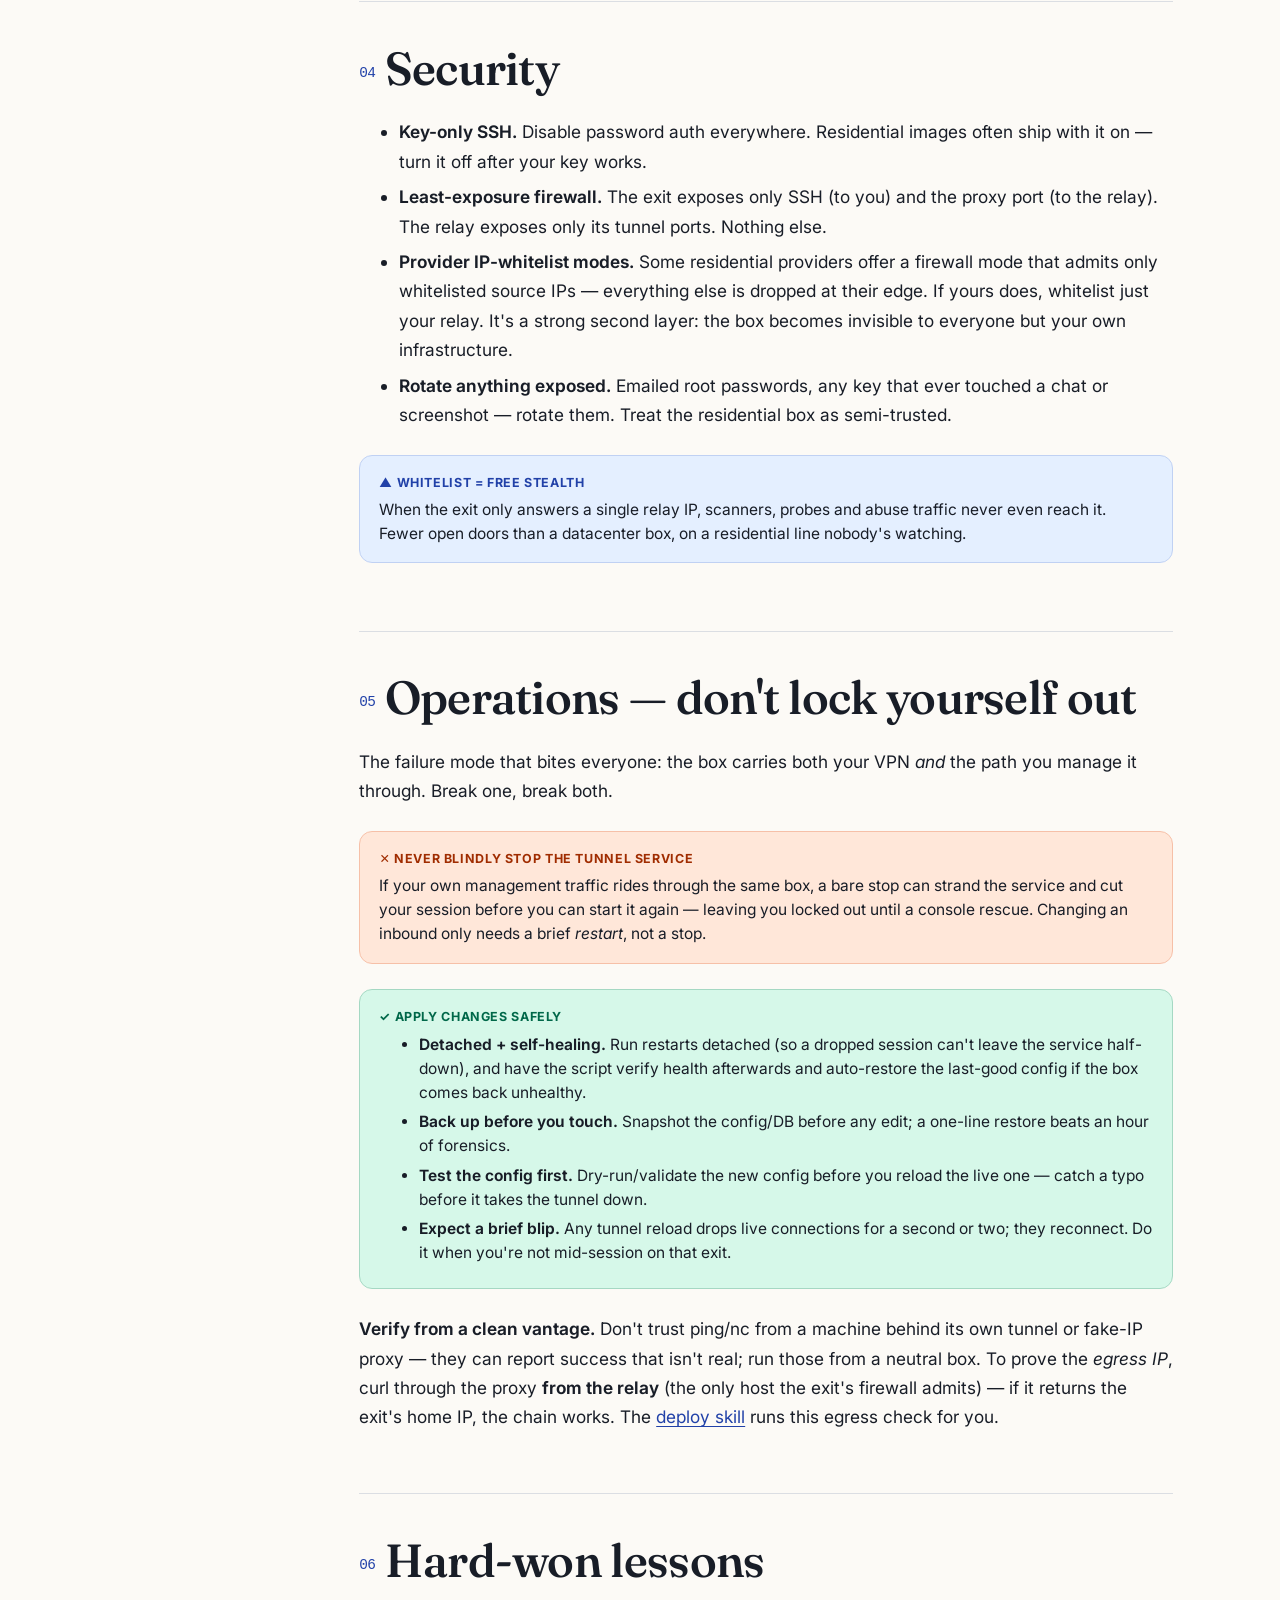
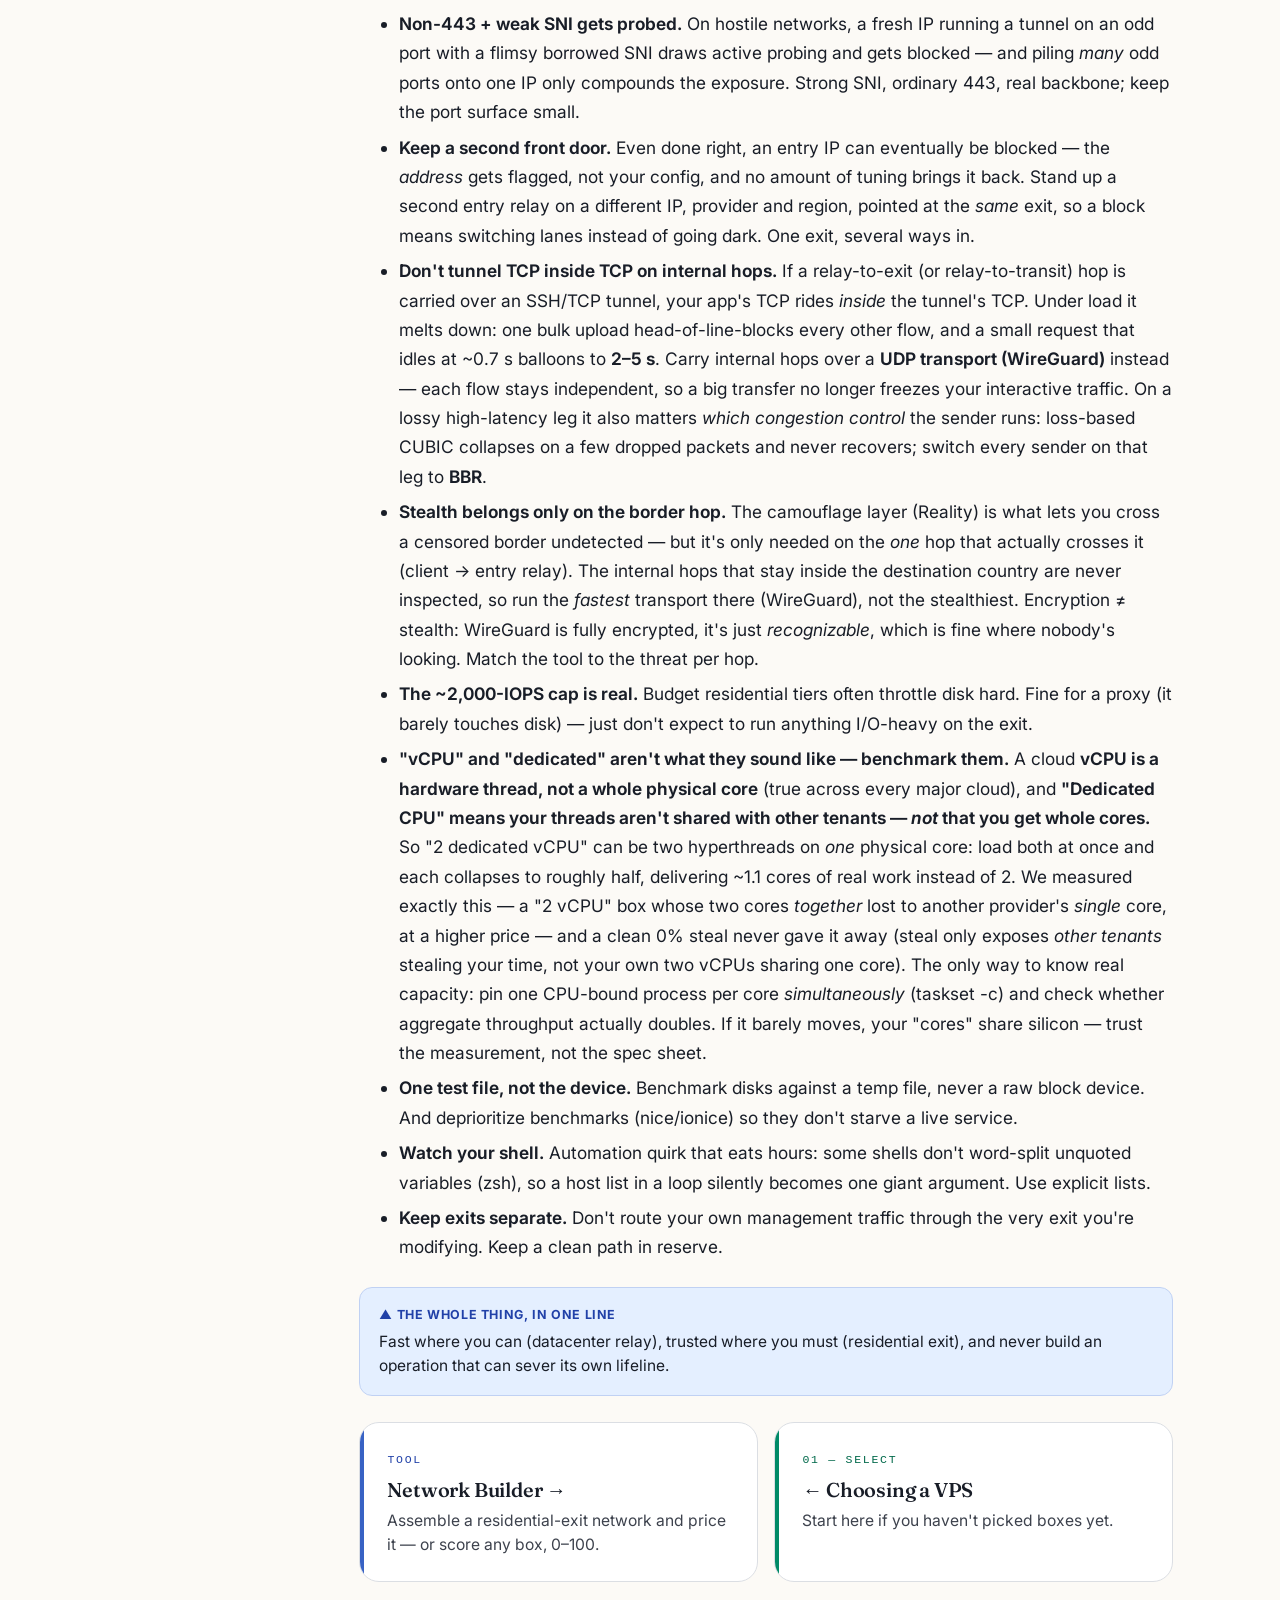
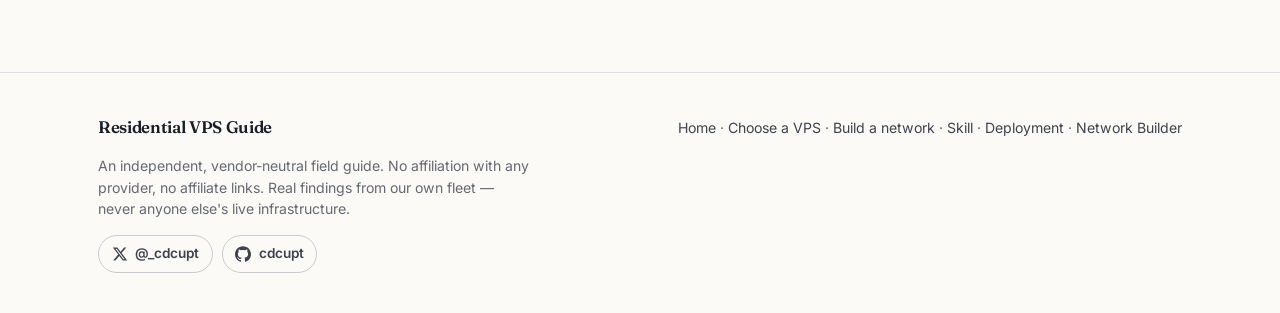
==== commit 74622ac0: "guide: add hard-won lesson — 'vCPU'/'dedicated' aren't real cores, benchmark them vCPU = hardware th" ====
--- a/build.html
+++ b/build.html
@@ -181,6 +181,7 @@
           <li><strong>Don't tunnel TCP inside TCP on internal hops.</strong> If a relay-to-exit (or relay-to-transit) hop is carried over an <span class="mono">SSH</span>/TCP tunnel, your app's TCP rides <em>inside</em> the tunnel's TCP. Under load it melts down: one bulk upload head-of-line-blocks every other flow, and a small request that idles at ~0.7&nbsp;s balloons to <strong>2–5&nbsp;s</strong>. Carry internal hops over a <strong>UDP transport (WireGuard)</strong> instead — each flow stays independent, so a big transfer no longer freezes your interactive traffic. On a lossy high-latency leg it also matters <em>which congestion control</em> the sender runs: loss-based <span class="mono">CUBIC</span> collapses on a few dropped packets and never recovers; switch every sender on that leg to <strong>BBR</strong>.</li>
           <li><strong>Stealth belongs only on the border hop.</strong> The camouflage layer (Reality) is what lets you cross a censored border undetected — but it's only needed on the <em>one</em> hop that actually crosses it (client → entry relay). The internal hops that stay inside the destination country are never inspected, so run the <em>fastest</em> transport there (WireGuard), not the stealthiest. Encryption ≠ stealth: WireGuard is fully encrypted, it's just <em>recognizable</em>, which is fine where nobody's looking. Match the tool to the threat per hop.</li>
           <li><strong>The ~2,000-IOPS cap is real.</strong> Budget residential tiers often throttle disk hard. Fine for a proxy (it barely touches disk) — just don't expect to run anything I/O-heavy on the exit.</li>
+          <li><strong>"vCPU" and "dedicated" aren't what they sound like — benchmark them.</strong> A cloud <strong>vCPU is a hardware thread, not a whole physical core</strong> (true across every major cloud), and <strong>"Dedicated CPU" means your threads aren't shared with other tenants — <em>not</em> that you get whole cores.</strong> So "2 dedicated vCPU" can be two hyperthreads on <em>one</em> physical core: load both at once and each collapses to roughly half, delivering ~1.1 cores of real work instead of 2. We measured exactly this — a "2 vCPU" box whose two cores <em>together</em> lost to another provider's <em>single</em> core, at a higher price — and a clean <span class="mono">0% steal</span> never gave it away (steal only exposes <em>other tenants</em> stealing your time, not your own two vCPUs sharing one core). The only way to know real capacity: pin one CPU-bound process per core <em>simultaneously</em> (<span class="mono">taskset -c</span>) and check whether aggregate throughput actually doubles. If it barely moves, your "cores" share silicon — trust the measurement, not the spec sheet.</li>
           <li><strong>One test file, not the device.</strong> Benchmark disks against a temp file, never a raw block device. And deprioritize benchmarks (<span class="mono">nice</span>/<span class="mono">ionice</span>) so they don't starve a live service.</li>
           <li><strong>Watch your shell.</strong> Automation quirk that eats hours: some shells don't word-split unquoted variables (zsh), so a host list in a loop silently becomes one giant argument. Use explicit lists.</li>
           <li><strong>Keep exits separate.</strong> Don't route your own management traffic through the very exit you're modifying. Keep a clean path in reserve.</li>
